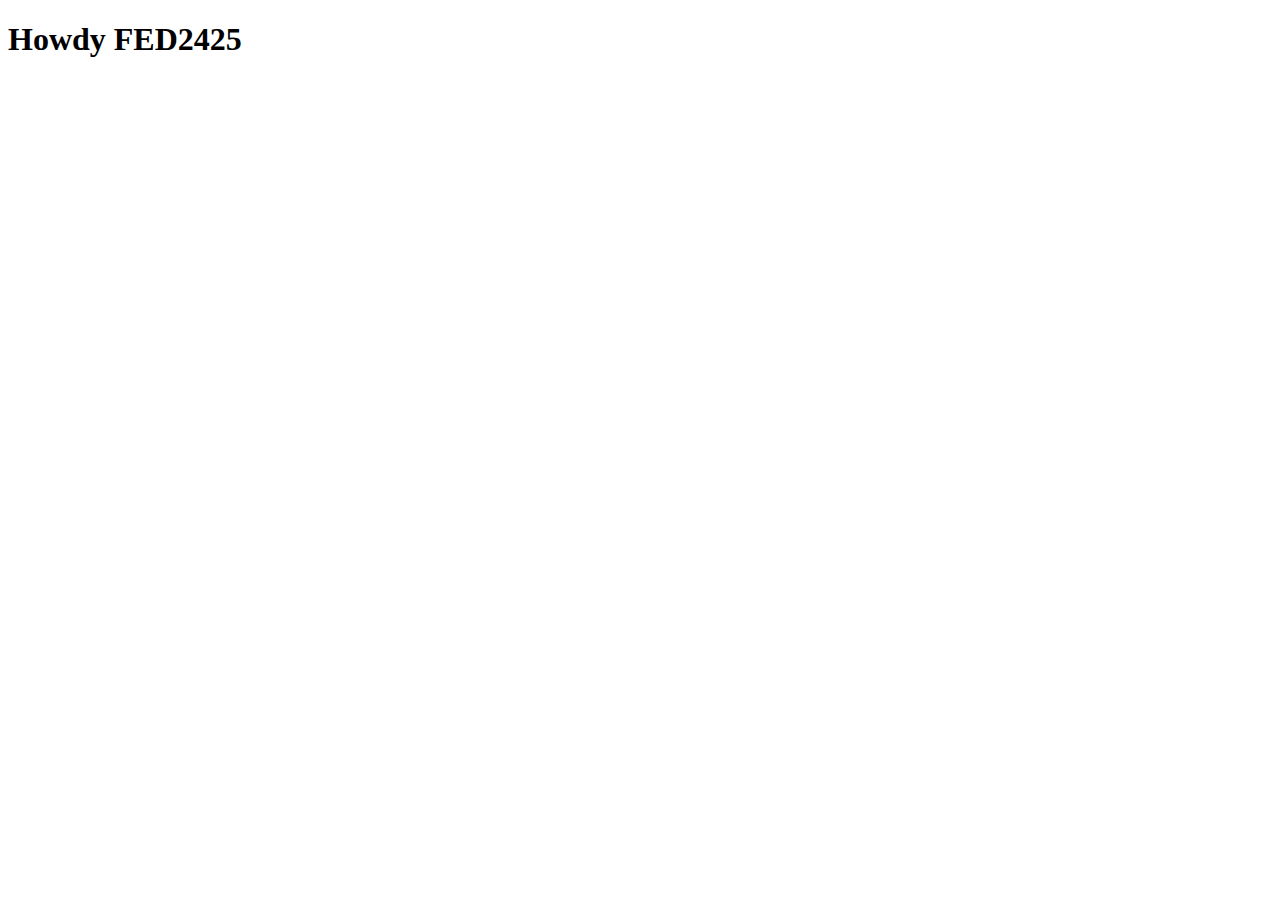
==== index.html @ d30838c6 "Add files via upload" ====
<!DOCTYPE html>
<html lang="nl">
	
<head>
	<meta charset="UTF-8">
	<meta name="author" content="jouw naam">
	<meta name="viewport" content="width=device-width, initial-scale=1">
	
	<title>Howdy FED2425</title>
	
	<link href="styles/style.css" rel="stylesheet">
	<link rel="icon" type="image/svg+xml" href="images/favicon.svg">
</head>

<body>
	<h1>Howdy FED2425</h1>

	<script defer src="scripts/script.js"></script>
</body>
	
</html>
---- styles/style.css ----
/**************/
/* CSS REMEDY */
/**************/
*, *::after, *::before {
  box-sizing:border-box;  
}






/*********************/
/* CUSTOM PROPERTIES */
/*********************/
:root {
	/* startje */
	--color-text:#111;
	--color-background:#eee;
}





/****************/
/* JOUW STYLING */
/****************/

/* jouw code */
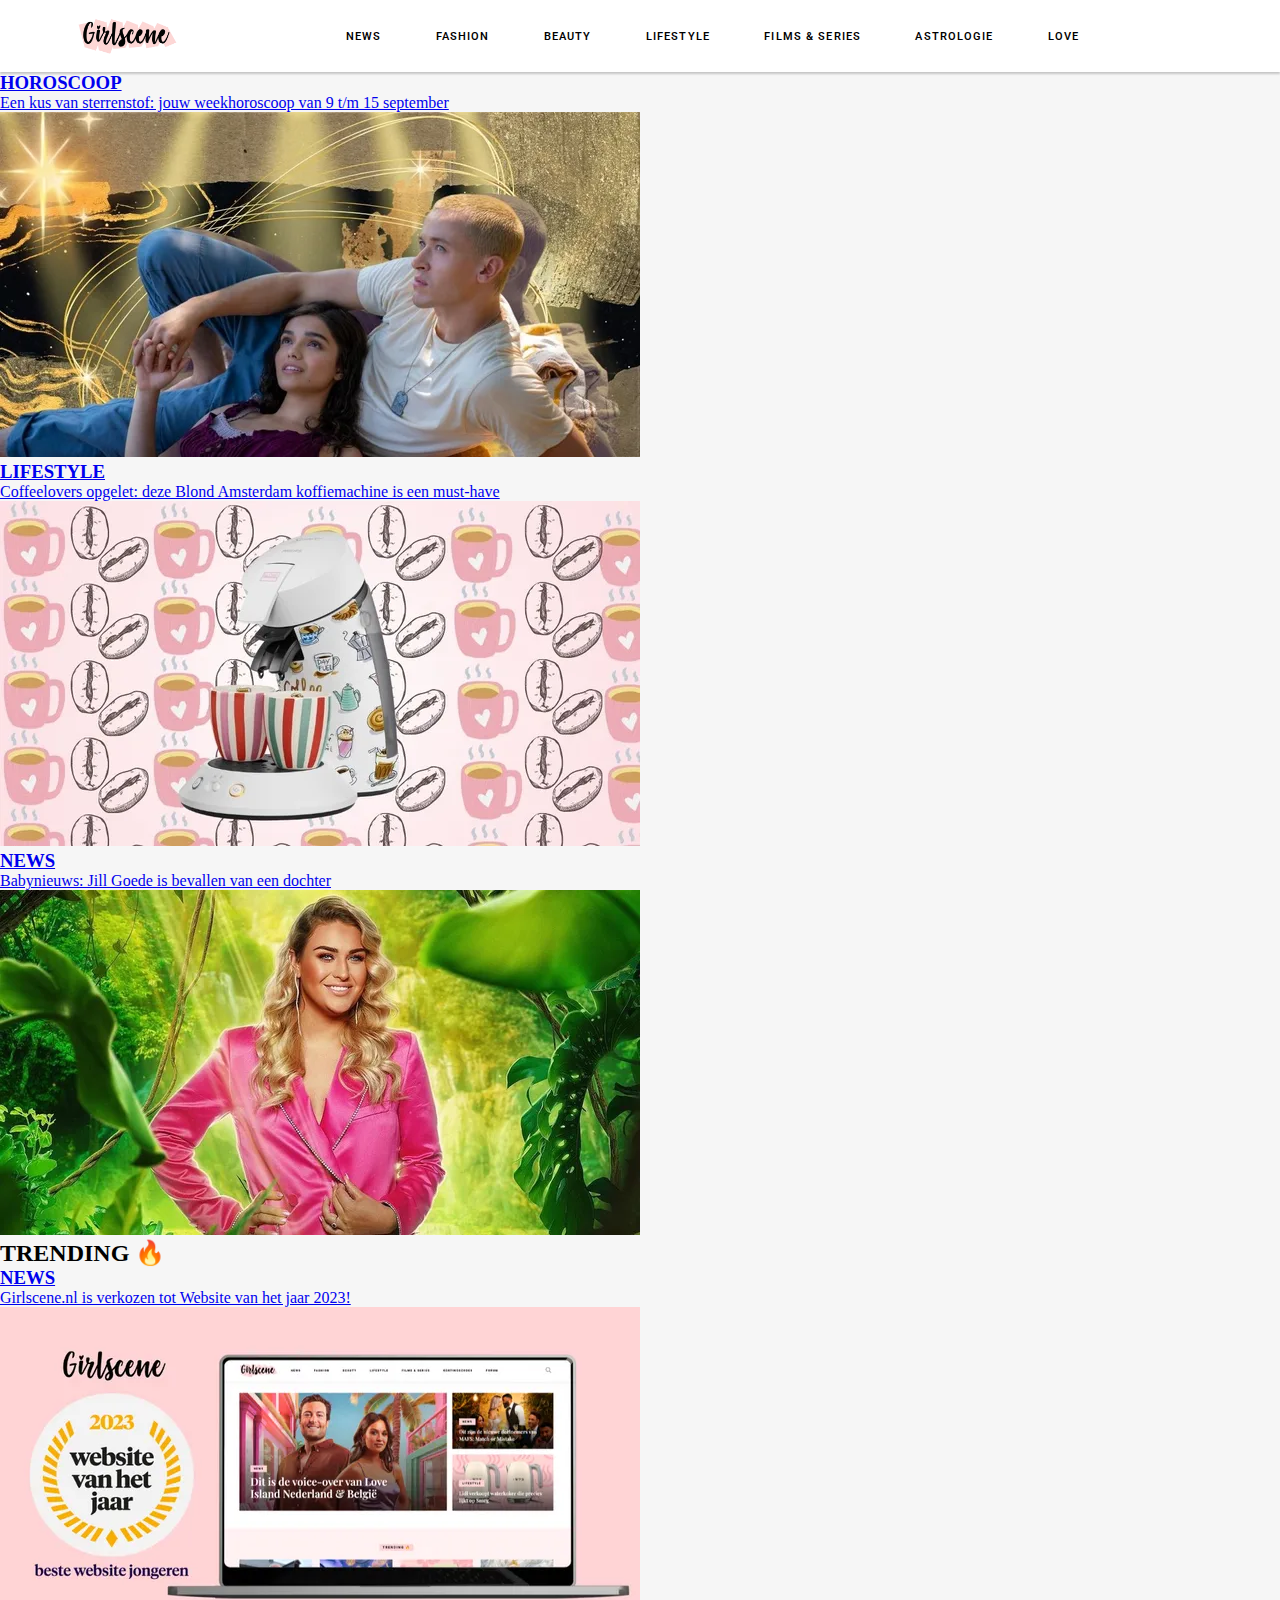
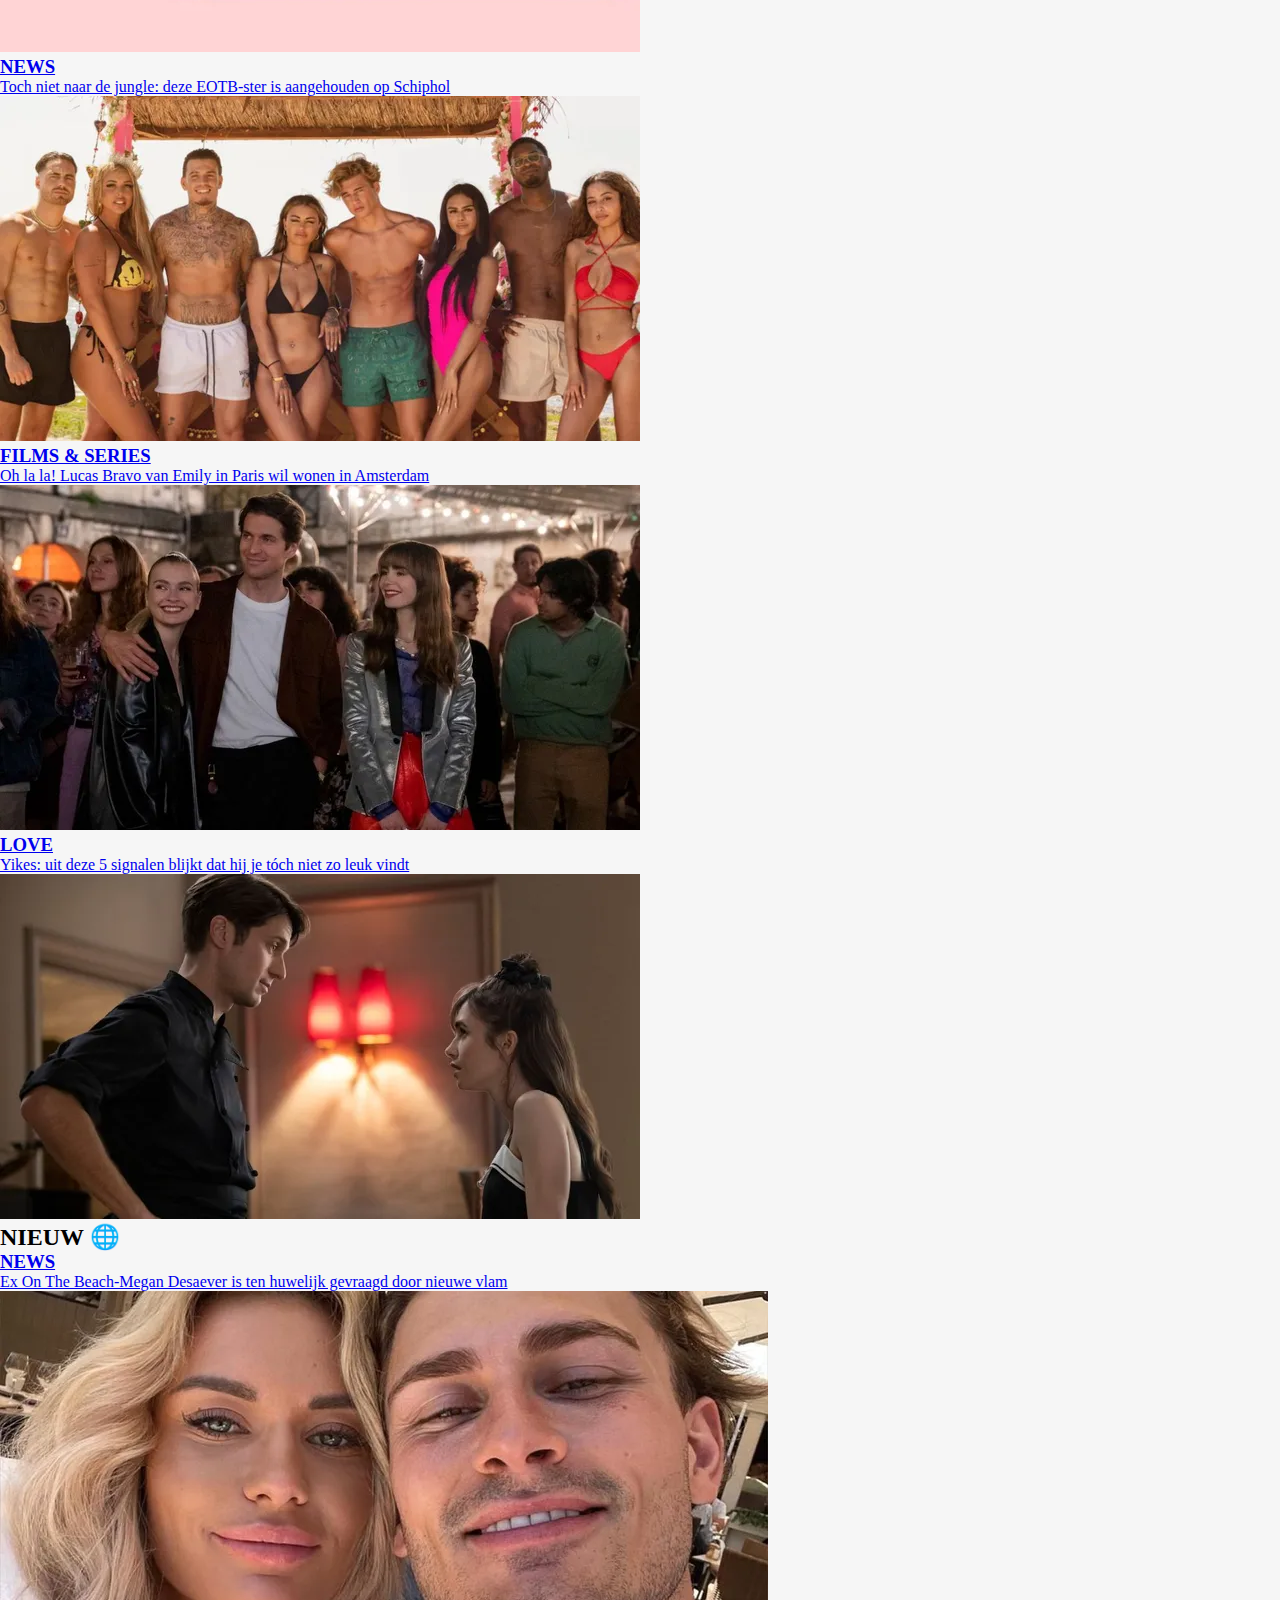
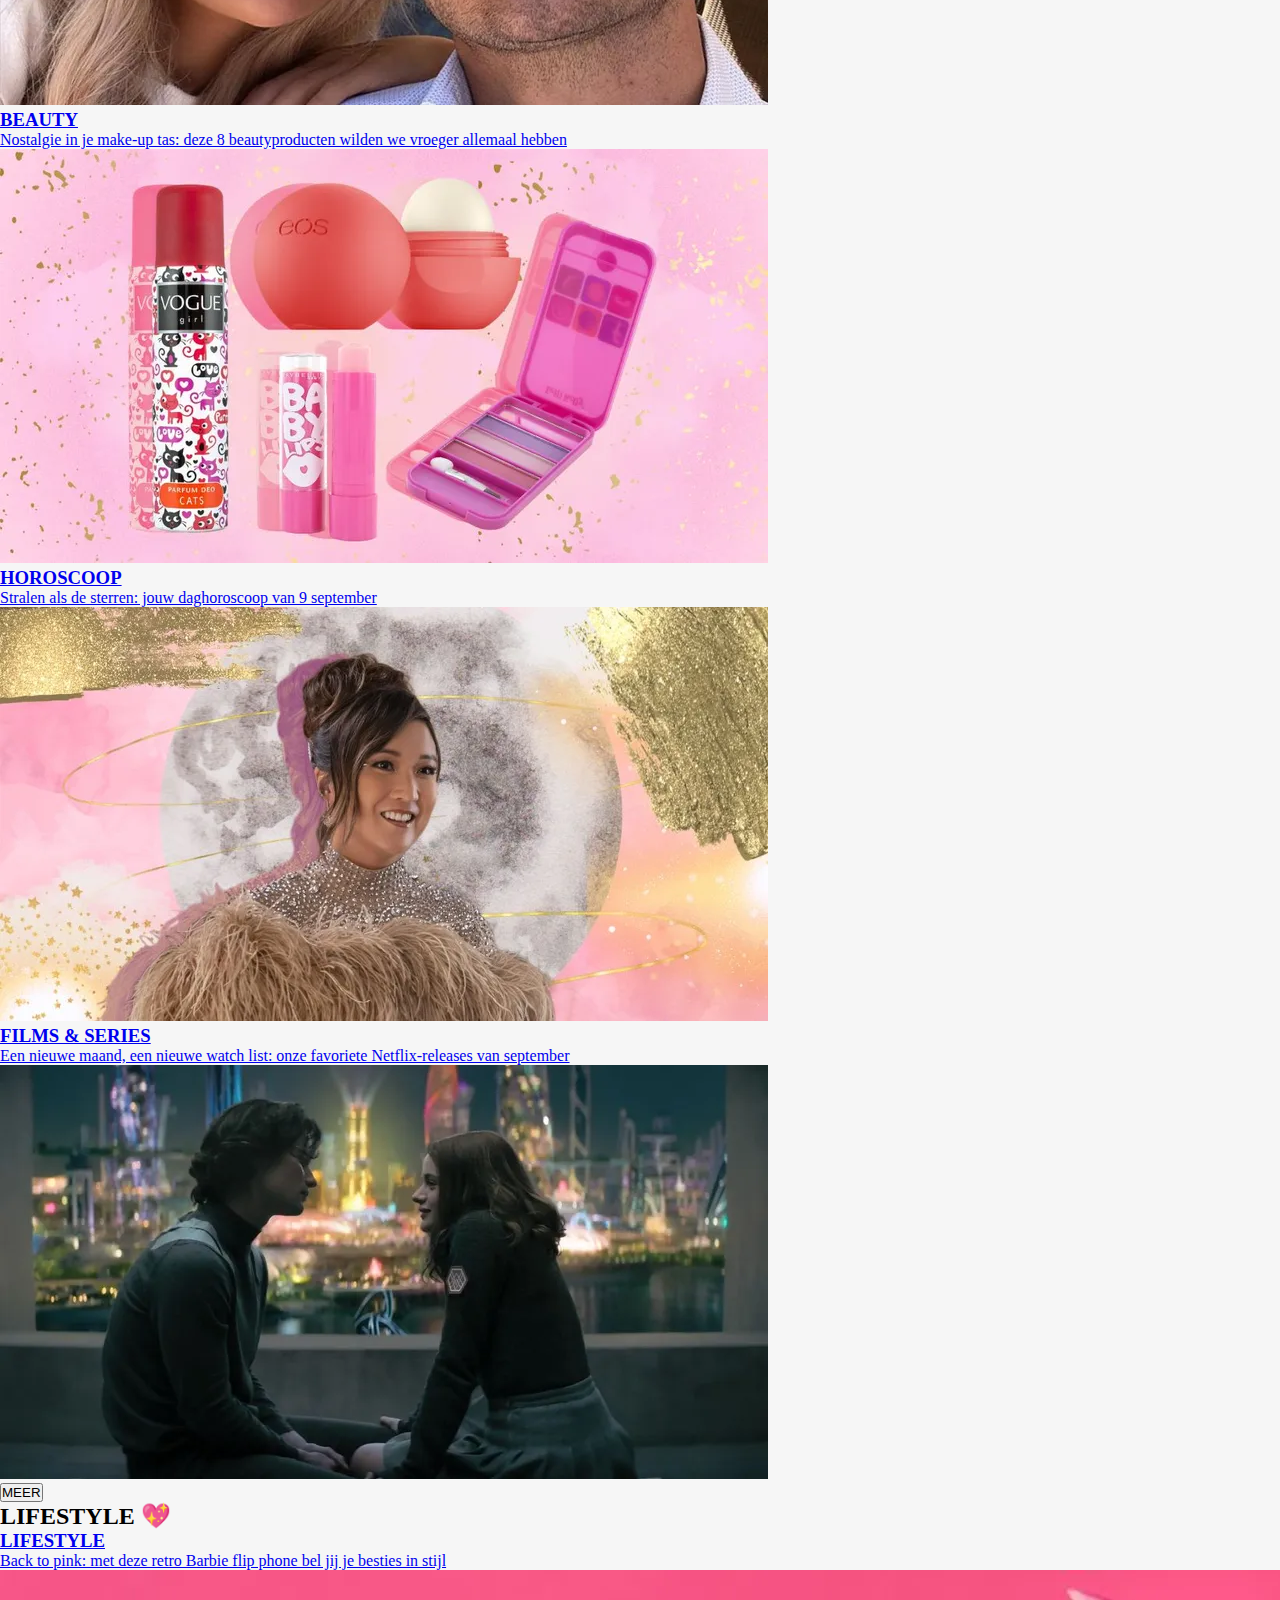
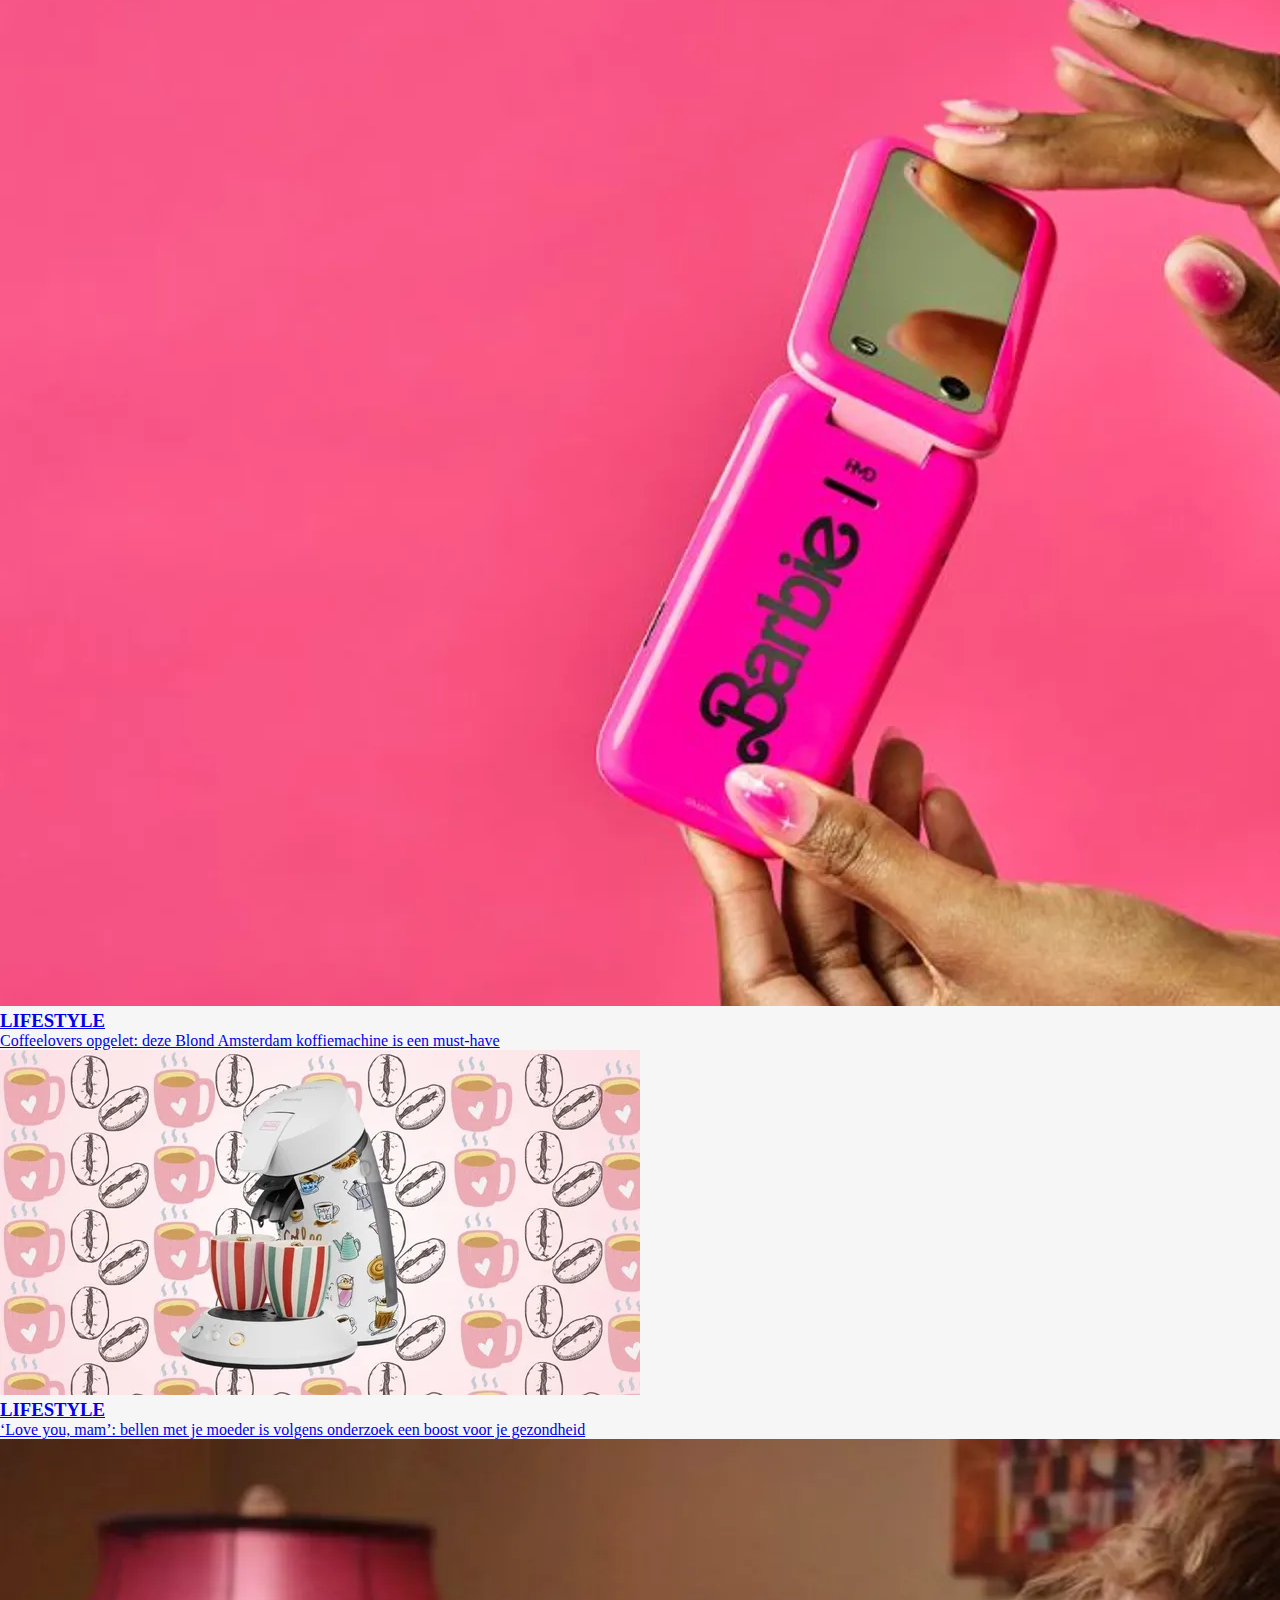
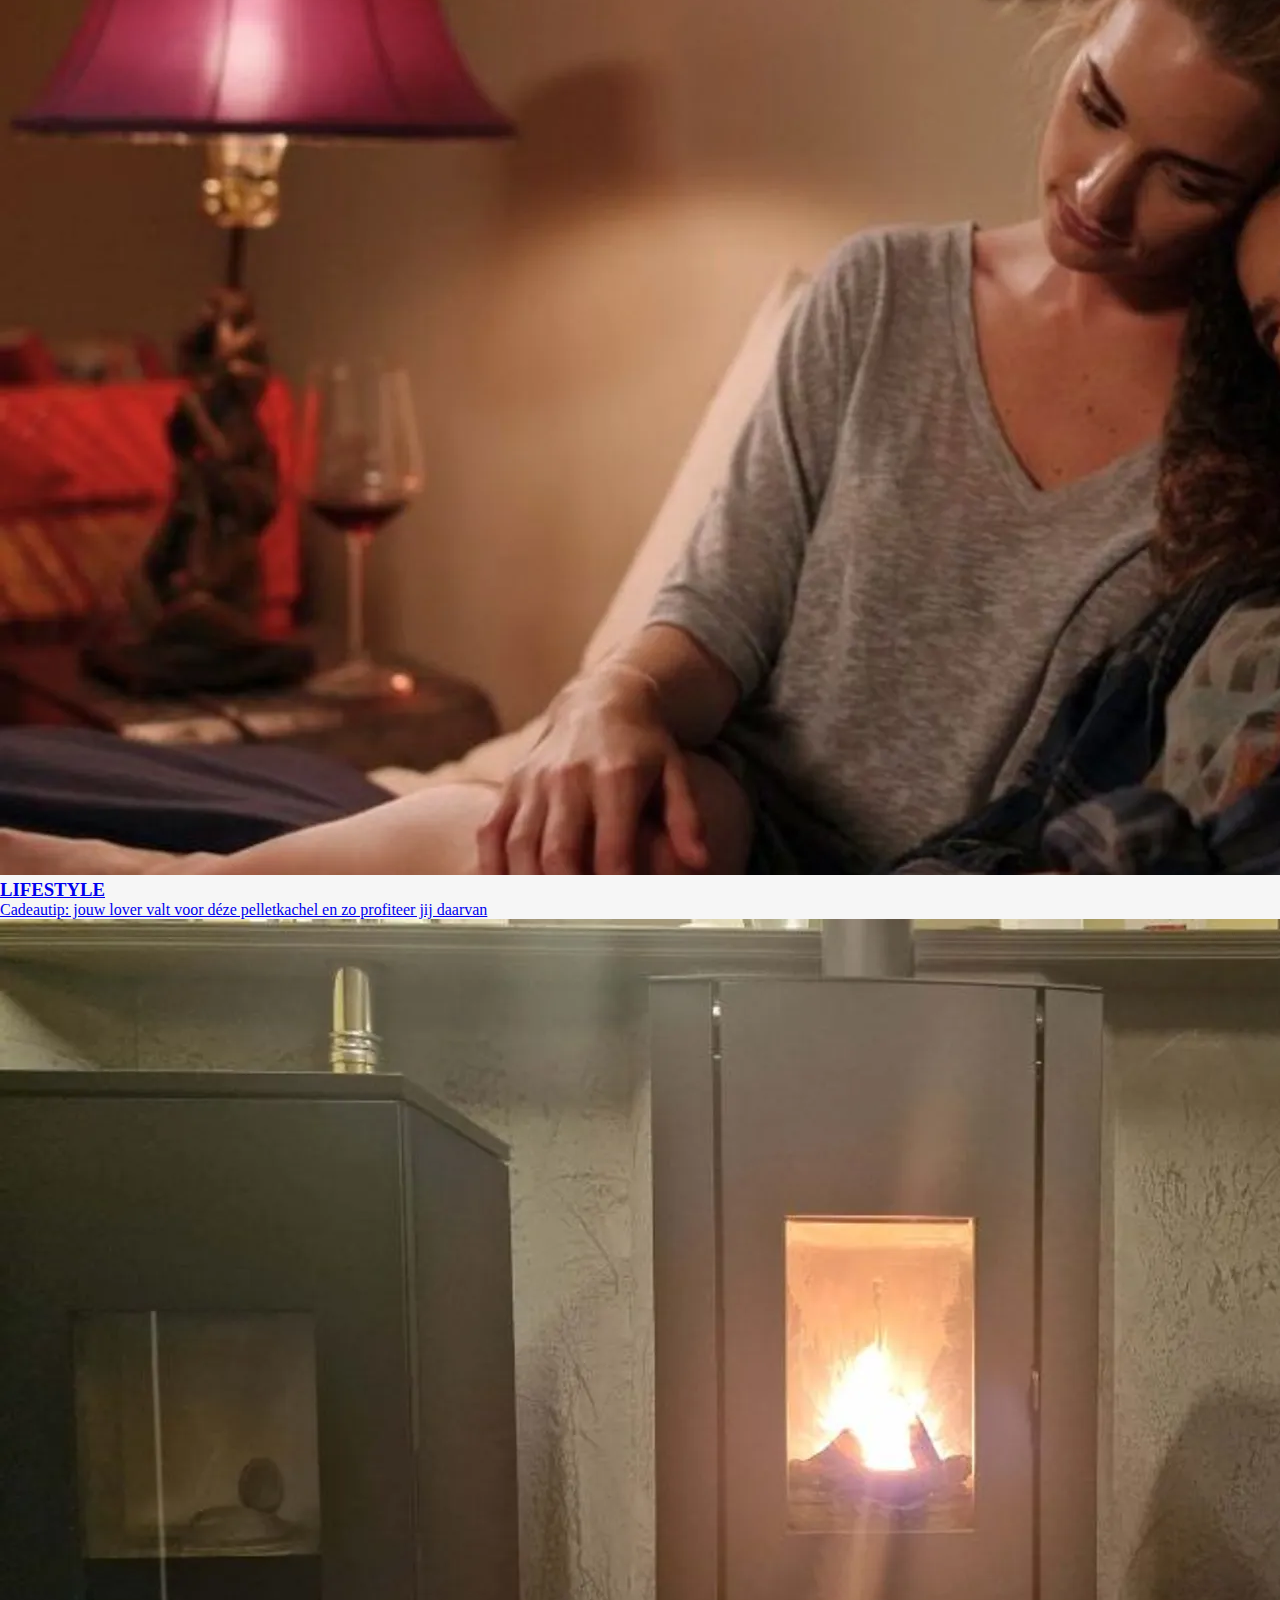
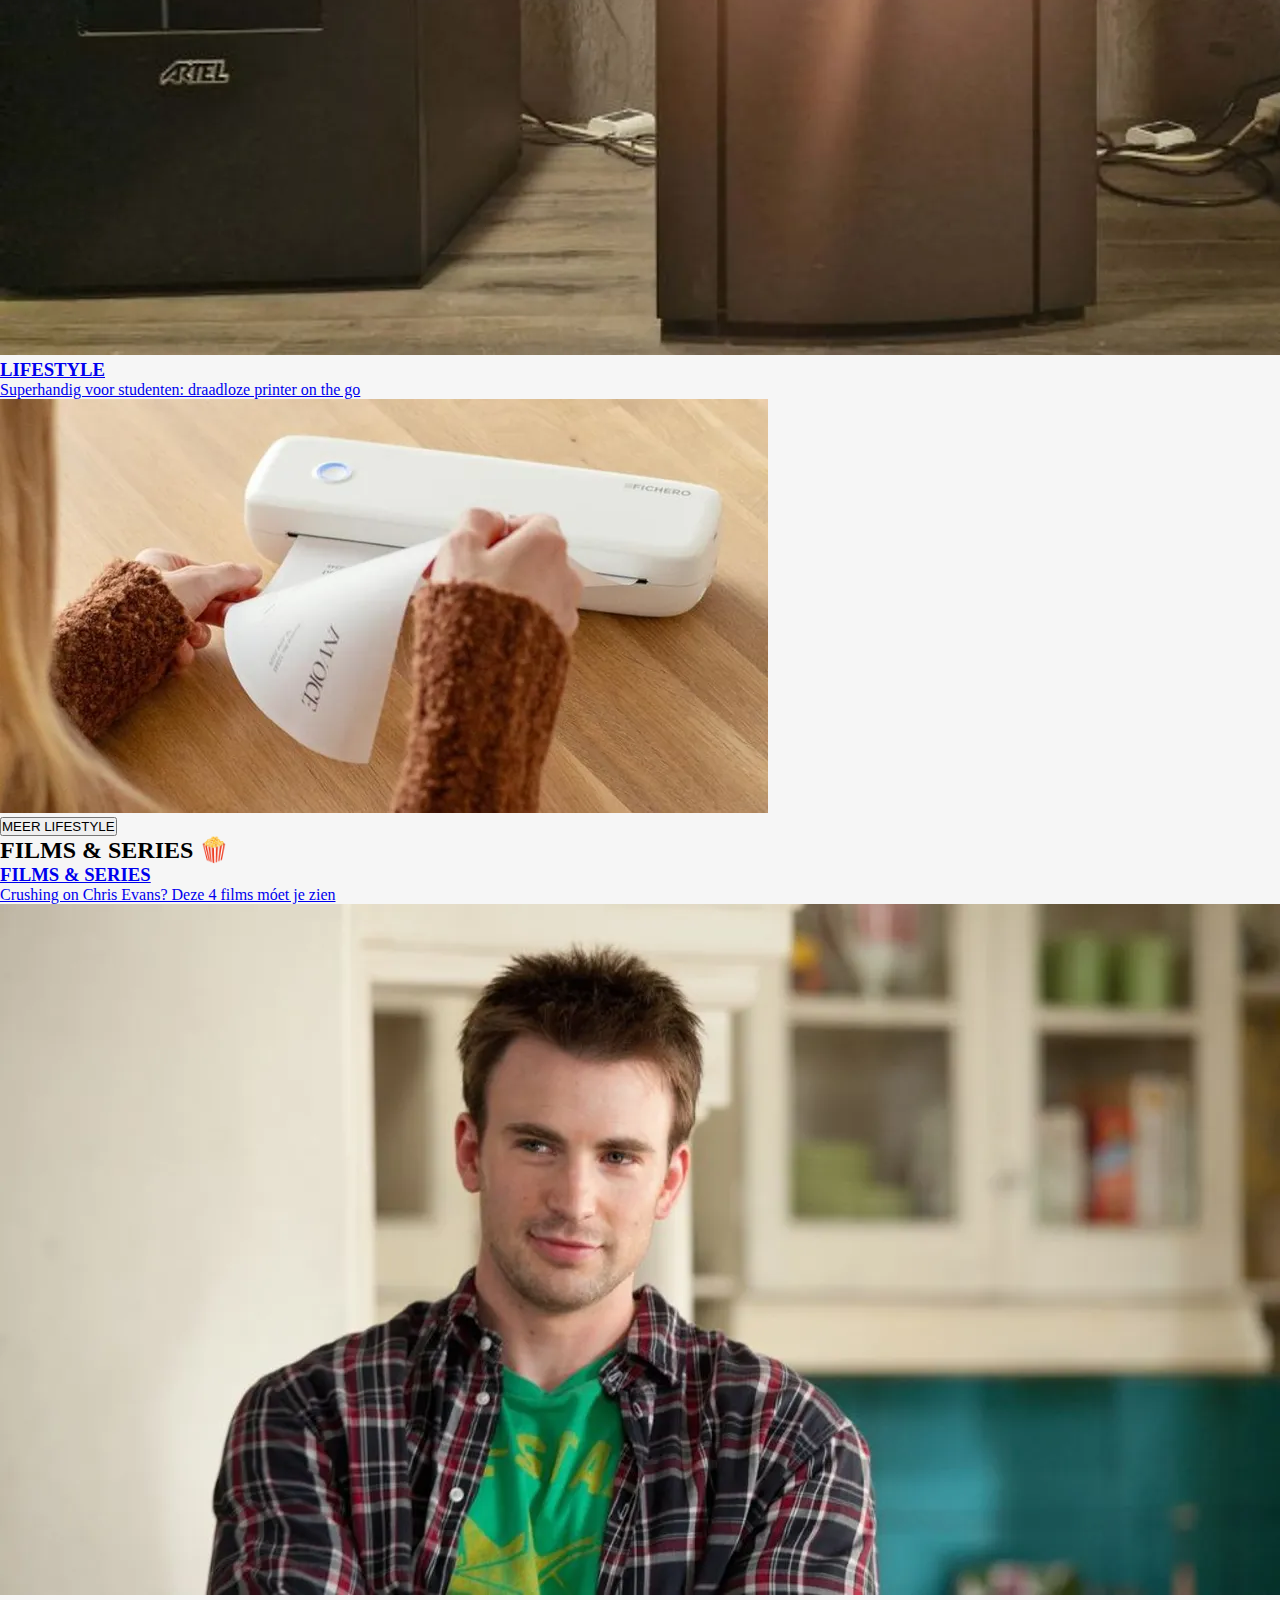
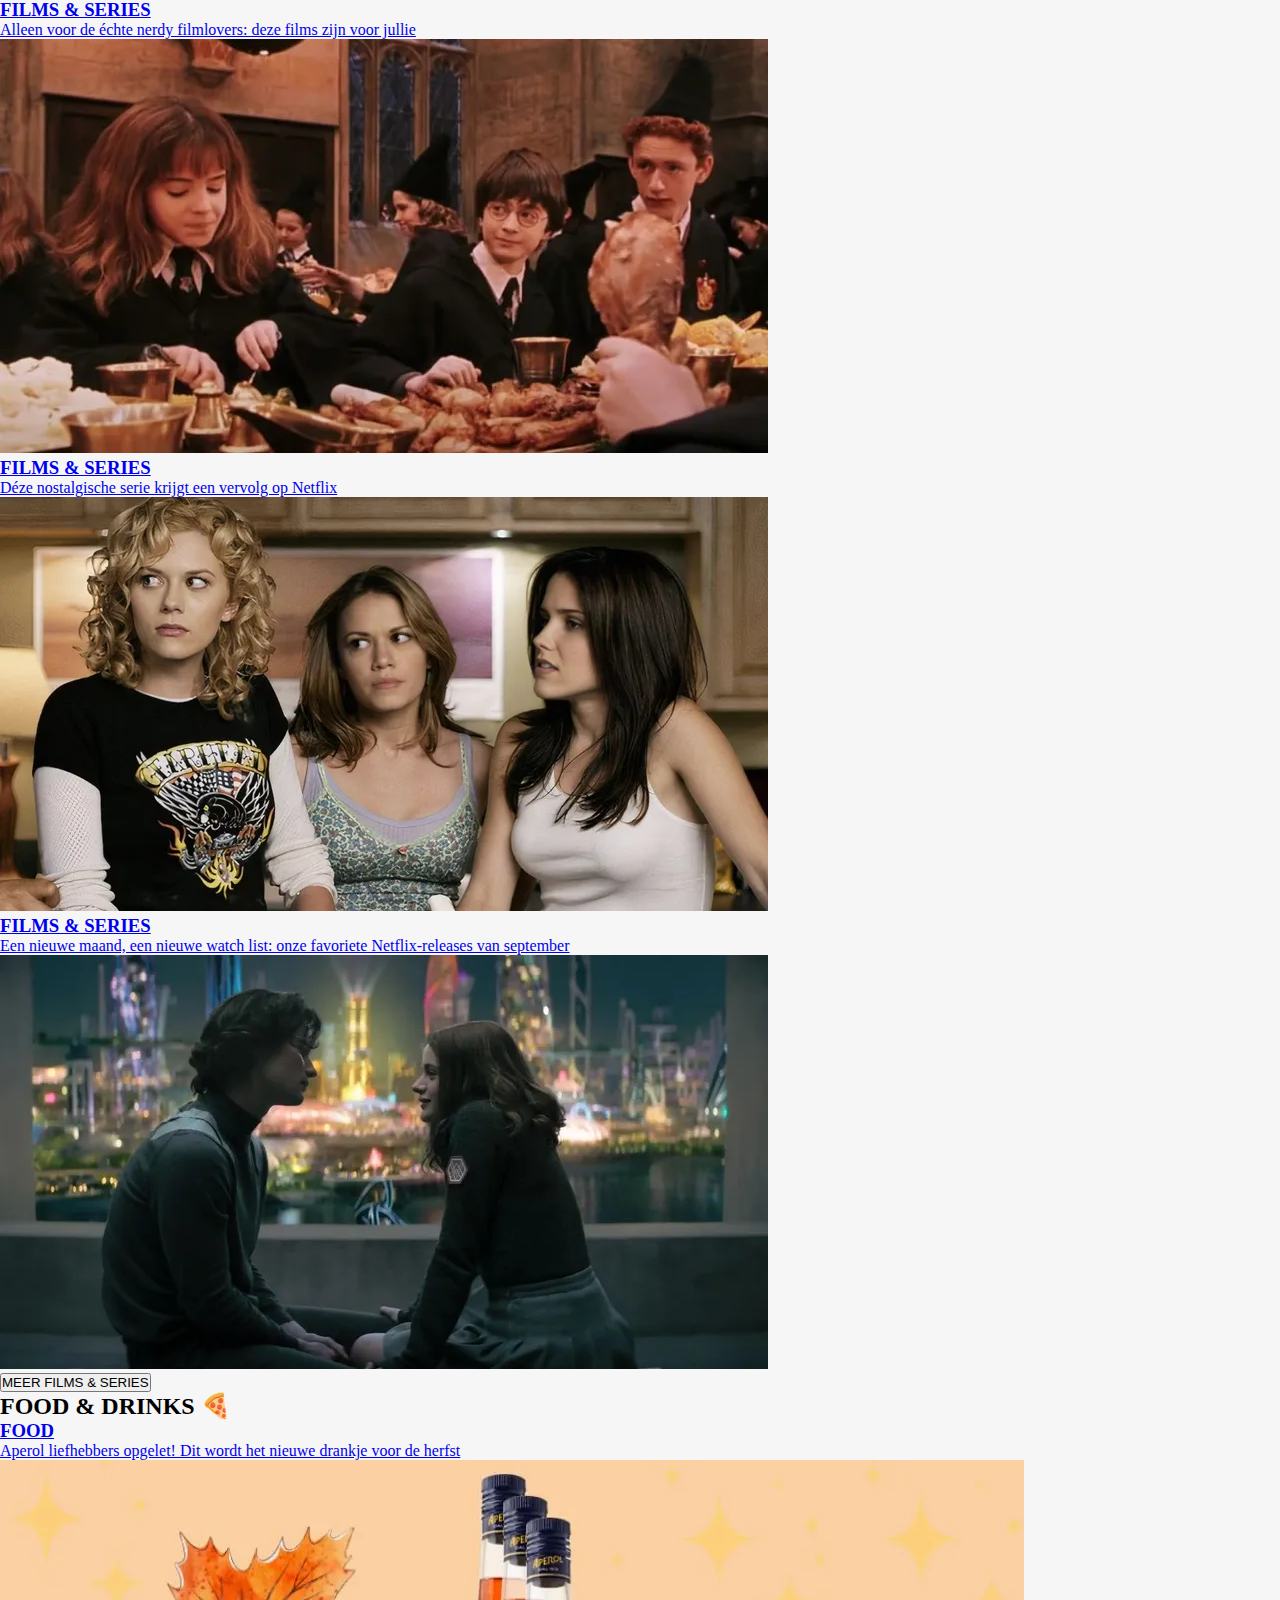
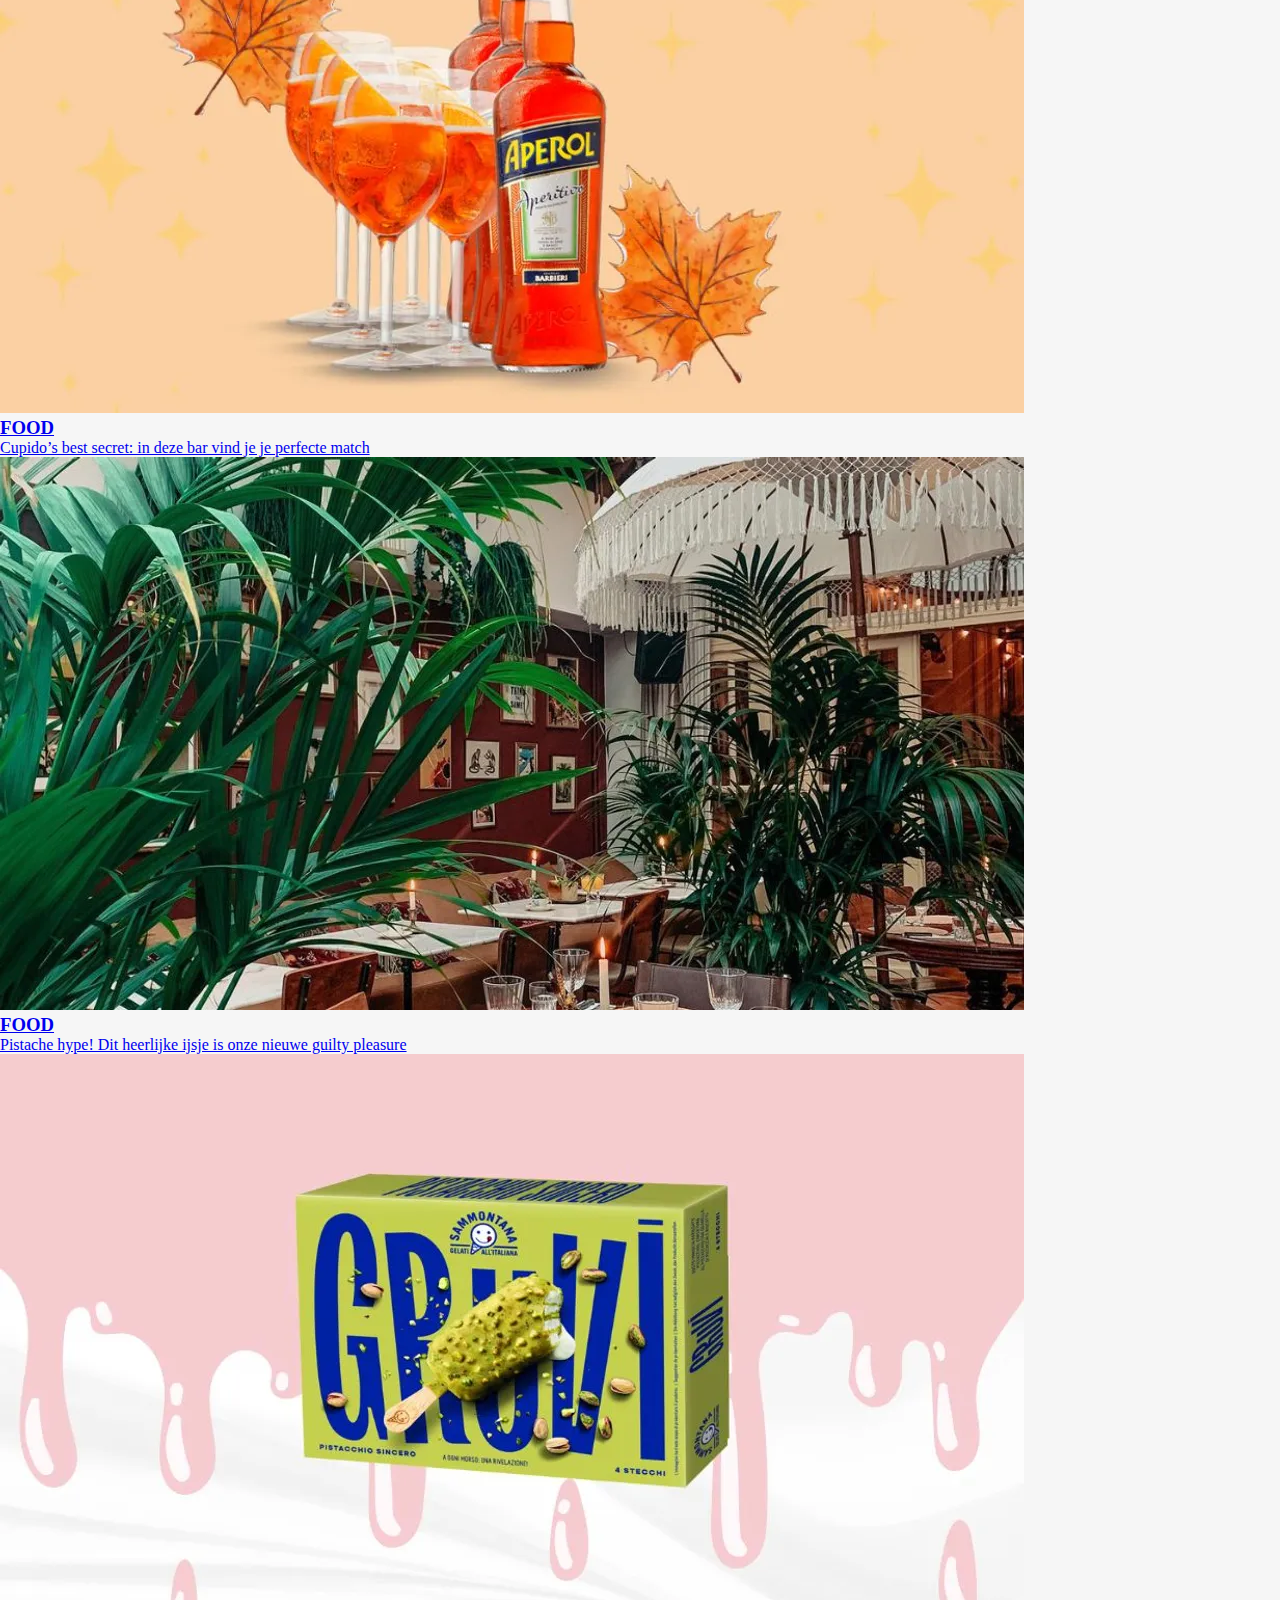
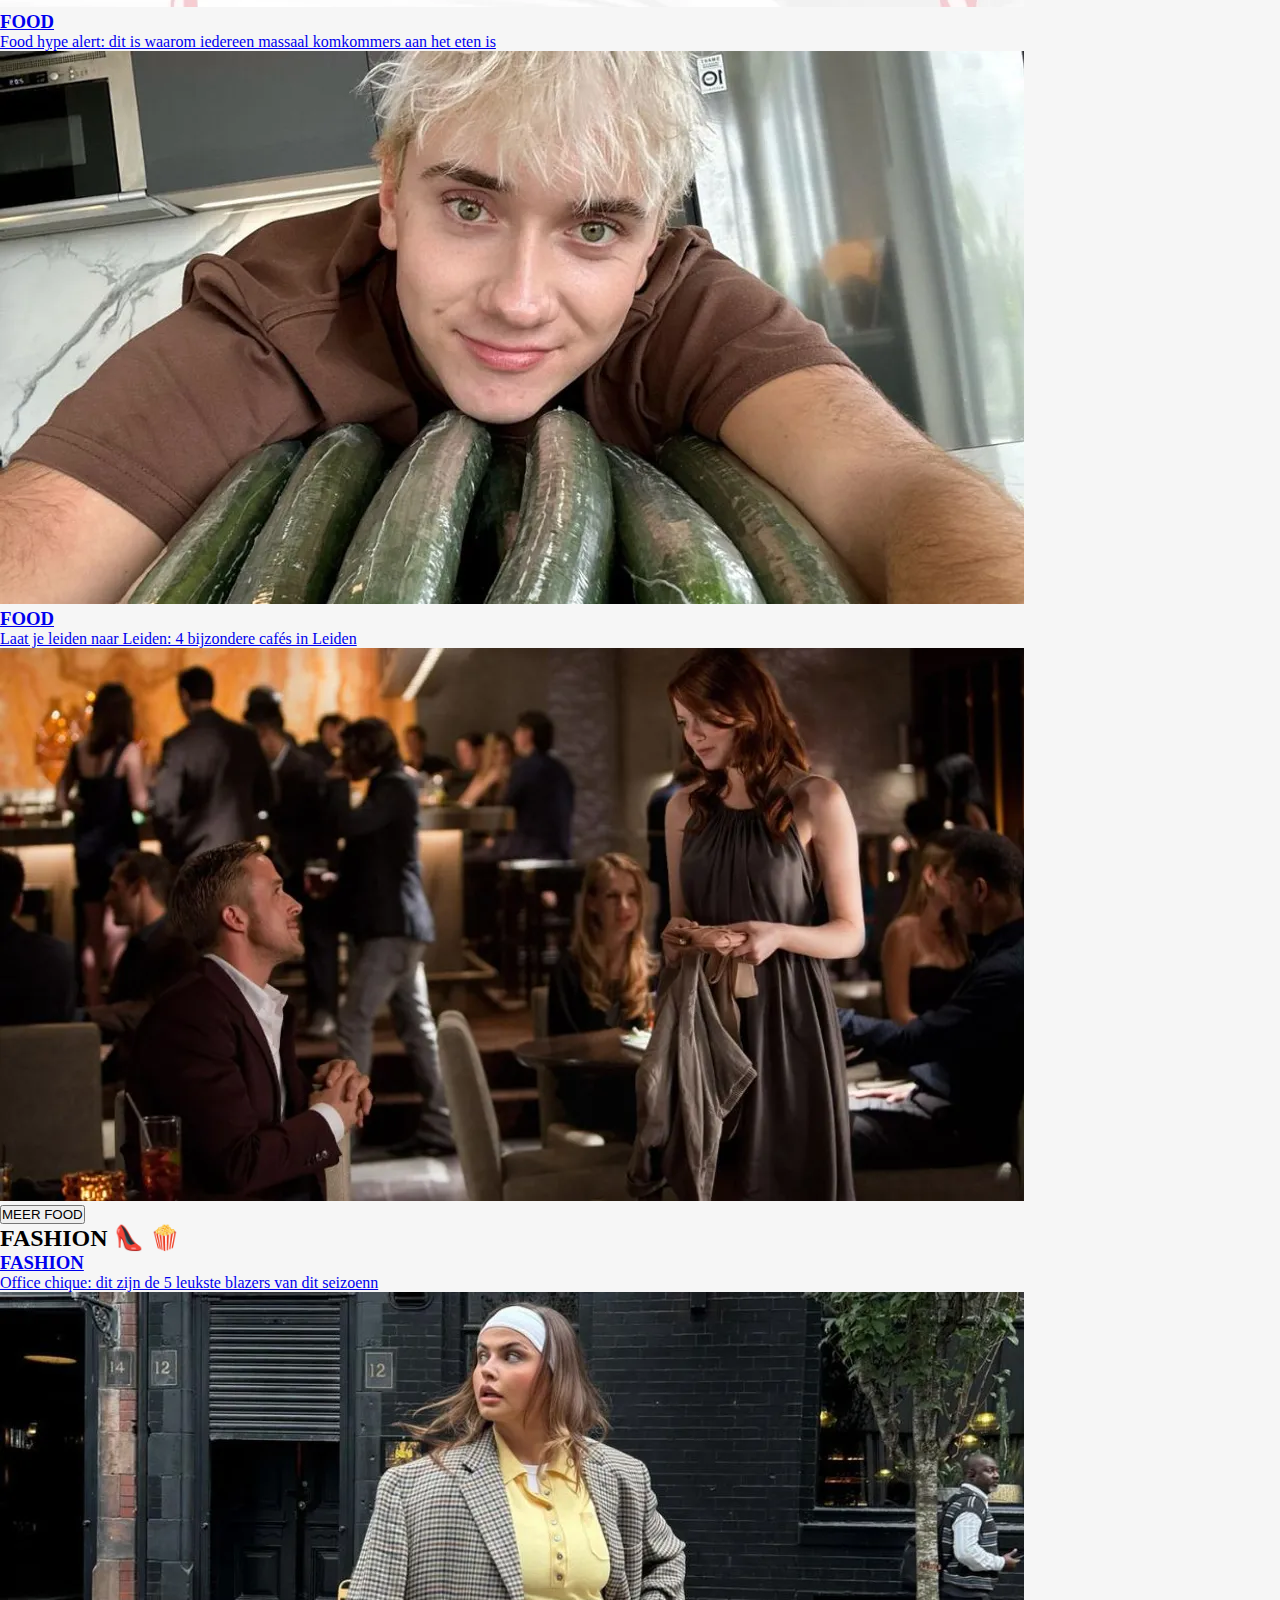
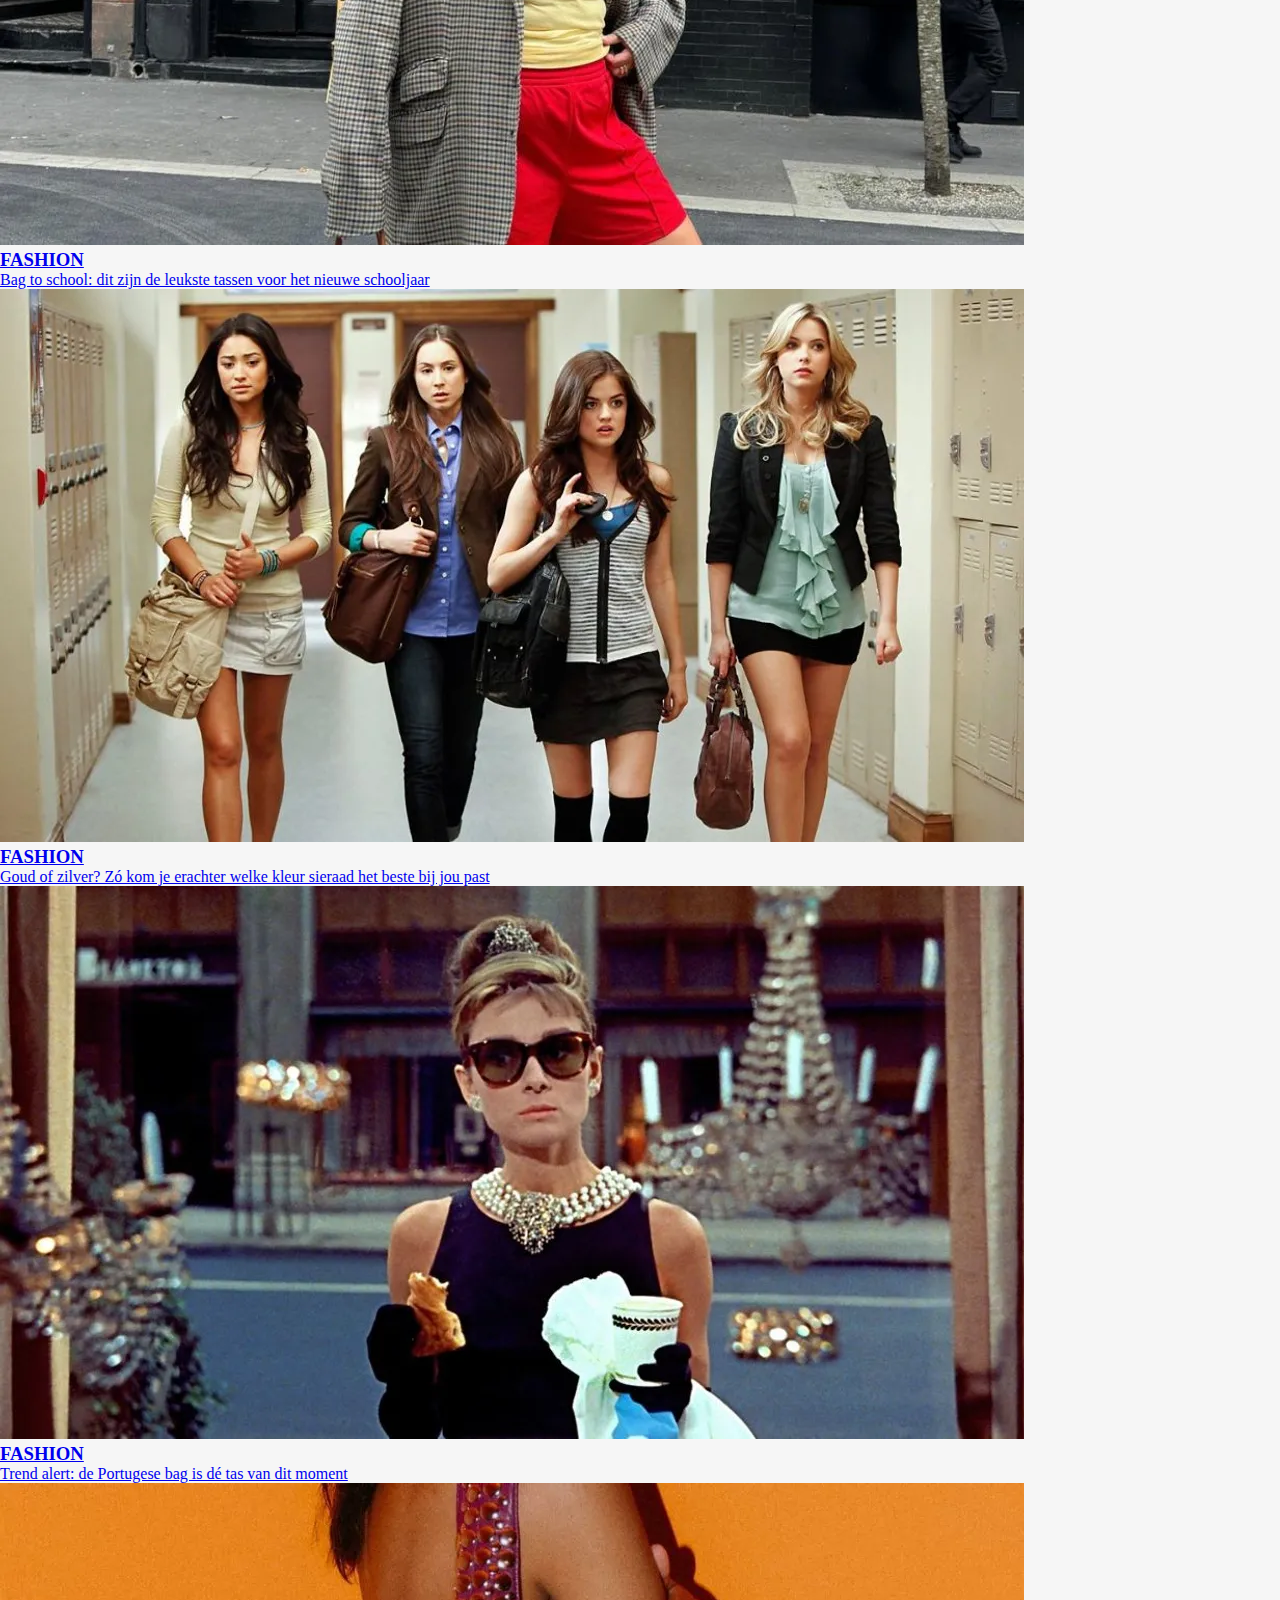
==== commit 44dd6504: "jaaa" ====
--- a/index.html
+++ b/index.html
@@ -1,21 +1,411 @@
 <!DOCTYPE html>
 <html lang="nl">
-	
 <head>
-	<meta charset="UTF-8">
-	<meta name="author" content="jouw naam">
-	<meta name="viewport" content="width=device-width, initial-scale=1">
-	
-	<title>Howdy FED2425</title>
-	
-	<link href="styles/style.css" rel="stylesheet">
-	<link rel="icon" type="image/svg+xml" href="images/favicon.svg">
+    <meta charset="UTF-8">
+    <meta name="viewport" content="width=device-width, initial-scale=1.0">
+    <meta http-equiv="X-UA-Compatible" content="ie=edge">
+    <title>Girlscene</title>
+
+    <link rel="preconnect" href="https://fonts.googleapis.com">
+    <link rel="preconnect" href="https://fonts.gstatic.com" crossorigin>
+    <link href="https://fonts.googleapis.com/css2?family=Roboto:ital,wght@0,100;0,300;0,400;0,500;0,700;0,900;1,100;1,300;1,400;1,500;1,700;1,900&display=swap" rel="stylesheet">
+    
+    <link rel="stylesheet" href="styles/style.css">
+    <link rel="stylesheet" href="main.css">
 </head>
-
 <body>
-	<h1>Howdy FED2425</h1>
-
+    <header>
+        <nav>
+           
+            <img src="fotos/logo.png" alt="Logo Girlscene"> 
+            <ul>
+                <li><a href="#news">NEWS</a></li>
+                <li><a href="#fashion">FASHION</a></li>
+                <li><a href="#beauty">BEAUTY</a></li>
+                <li><a href="#lifestyle">LIFESTYLE</a></li>
+                <li><a href="#films-series">FILMS & SERIES</a></li>
+                <li><a href="#astrology">ASTROLOGIE</a></li>
+                <li><a href="#love">LOVE</a></li>
+            </ul>
+			<button aria-hidden="true" id="menu-toggle"><img src="fotos/streep.png" alt="Menu toggle" /></button>
+        </nav>
+    </header>
+   
+    <main>
+        
+        <section>
+            <ul>
+                <li>
+                    <article>
+                        <a href="#">
+                            <h3>HOROSCOOP</h3>
+                            <p>Een kus van sterrenstof: jouw weekhoroscoop van 9 t/m 15 september</p>
+                            <img src="fotos/hungergames.webp" alt="Romantisch stel liggend in bed">
+                        </a>
+                    </article>
+                </li>
+
+                <li>
+                    <article>
+                        <a href="#">
+                            <h3>LIFESTYLE</h3>
+                            <p>Coffeelovers opgelet: deze Blond Amsterdam koffiemachine is een must-have</p>
+                            <img src="fotos/koffiezetapparaat.webp" alt="Roze Blond Amsterdam koffiezetapparaat">
+                        </a>
+                    </article>
+                </li>
+
+                <li>
+                    <article>
+                        <a href="#">
+                            <h3>NEWS</h3>
+                            <p>Babynieuws: Jill Goede is bevallen van een dochter</p>
+                            <img src="fotos/Jill.webp" alt="Jill Goede in roze pak voor jungle-achtergrond">
+                        </a>
+                    </article>
+                </li>
+            </ul>
+        </section>
+
+       
+        <section>
+            <h2>TRENDING 🔥</h2>
+            <ul>
+                <li>
+                    <article>
+                        <a href="#">
+                            <h3>NEWS</h3>
+                            <p>Girlscene.nl is verkozen tot Website van het jaar 2023!</p>
+                            <img src="fotos/girlscene.webp" alt="Screenshot van Girlscene website">
+                        </a>
+                    </article>
+                </li>
+
+                <li>
+                    <article>
+                        <a href="#">
+                            <h3>NEWS</h3>
+                            <p>Toch niet naar de jungle: deze EOTB-ster is aangehouden op Schiphol</p>
+                            <img src="fotos/exonthebeach.webp" alt="Cast van Ex on the Beach">
+                        </a>
+                    </article>
+                </li>
+
+                <li>
+                    <article>
+                        <a href="#">
+                            <h3>FILMS & SERIES</h3>
+                            <p>Oh la la! Lucas Bravo van Emily in Paris wil wonen in Amsterdam</p>
+                            <img src="fotos/vrienden.webp" alt="Groep vrienden op een feestje">
+                        </a>
+                    </article>
+                </li>
+
+                <li>
+                    <article>
+                        <a href="#">
+                            <h3>LOVE</h3>
+                            <p>Yikes: uit deze 5 signalen blijkt dat hij je tóch niet zo leuk vindt</p>
+                            <img src="fotos/koppel.webp" alt="Gefrustreerd stel kijkend naar elkaar">
+                        </a>
+                    </article>
+                </li>
+            </ul>
+        </section>
+
+       
+        <section>
+            <h2>NIEUW 🌐</h2>
+            <ul>
+                <li>
+                    <article>
+                        <a href="#">
+                            <h3>NEWS</h3>
+                            <p>Ex On The Beach-Megan Desaever is ten huwelijk gevraagd door nieuwe vlam</p>
+                            <img src="fotos/een.webp" alt="Megan Desaever met haar nieuwe vlam">
+                        </a>
+                    </article>
+                </li>
+
+                <li>
+                    <article>
+                        <a href="#">
+                            <h3>BEAUTY</h3>
+                            <p>Nostalgie in je make-up tas: deze 8 beautyproducten wilden we vroeger allemaal hebben</p>
+                            <img src="fotos/twee.webp" alt="Oude beautyproducten zoals deodorant en eos lippenbalsem">
+                        </a>
+                    </article>
+                </li>
+
+                <li>
+                    <article>
+                        <a href="#">
+                            <h3>HOROSCOOP</h3>
+                            <p>Stralen als de sterren: jouw daghoroscoop van 9 september</p>
+                            <img src="fotos/drie.webp" alt="Vrouw met magische effecten">
+                        </a>
+                    </article>
+                </li>
+        
+                <li> 
+                    <article>
+                        <a href="#">
+                            <h3>FILMS & SERIES</h3>
+                            <p>Een nieuwe maand, een nieuwe watch list: onze favoriete Netflix-releases van september</p>
+                            <img src="fotos/twaalf.webp" alt="Koppel kijkt verliefd naar elkaar met skyline op de achtergrond">
+                        </a>
+                    </article>
+                </li>
+            </ul>
+
+            <button>MEER</button>
+        </section>
+
+     
+        <section>
+            <h2>LIFESTYLE 💖</h2>
+            <ul>
+                <li>
+                    <article>
+                        <a href="#">
+                            <h3>LIFESTYLE</h3>
+                            <p>Back to pink: met deze retro Barbie flip phone bel jij je besties in stijl</p>
+                            <img src="fotos/dertien.webp" alt="Retro Barbie flip phone">
+                        </a>
+                    </article>
+                </li>
+
+                <li>
+                    <article>
+                        <a href="#">
+                            <h3>LIFESTYLE</h3>
+                            <p>Coffeelovers opgelet: deze Blond Amsterdam koffiemachine is een must-have</p>
+                            <img src="fotos/koffiezetapparaat.webp" alt="Blond Amsterdam koffiemachine">
+                        </a>
+                    </article>
+                </li>
+
+                <li>
+                    <article>
+                        <a href="#">
+                            <h3>LIFESTYLE</h3>
+                            <p>‘Love you, mam’: bellen met je moeder is volgens onderzoek een boost voor je gezondheid</p>
+                            <img src="fotos/vijftien.webp" alt="Vrouw aan de telefoon met bijzondere effecten">
+                        </a>
+                    </article>
+                </li>
+
+                <li>
+                    <article>
+                        <a href="#">
+                            <h3>LIFESTYLE</h3>
+                            <p>Cadeautip: jouw lover valt voor déze pelletkachel en zo profiteer jij daarvan</p>
+                            <img src="fotos/veertien.webp" alt="Pelletkachel met romantische sfeer">
+                        </a>
+                    </article>
+                </li>
+
+                <li>
+                    <article>
+                        <a href="#">
+                            <h3>LIFESTYLE</h3>
+                            <p>Superhandig voor studenten: draadloze printer on the go</p>
+                            <img src="fotos/zestien.webp" alt="Draadloze printer voor onderweg">
+                        </a>
+                    </article>
+                </li>
+            </ul>
+            <button>MEER LIFESTYLE</button>
+        </section>
+
+        <section>
+            <h2>FILMS & SERIES 🍿</h2>
+            <ul>
+                <li>
+                    <article>
+                        <a href="#">
+                            <h3>FILMS & SERIES</h3>
+                            <p>Crushing on Chris Evans? Deze 4 films móet je zien</p>
+                            <img src="fotos/zeventien.webp" alt="Foto van chris evans">
+                        </a>
+                    </article>
+                </li>
+
+                <li>
+                    <article>
+                        <a href="#">
+                            <h3>FILMS & SERIES</h3>
+                            <p>Alleen voor de échte nerdy filmlovers: deze films zijn voor jullie</p>
+                            <img src="fotos/zes.webp" alt="Foto van 3 vrienden aan tafel">
+                        </a>
+                    </article>
+                </li>
+
+                <li>
+                    <article>
+                        <a href="#">
+                            <h3>FILMS & SERIES</h3>
+                            <p>Déze nostalgische serie krijgt een vervolg op Netflix</p>
+                            <img src="fotos/negen.webp" alt="3 vrouwen met de uitstraling uit het jaar 2000">
+                        </a>
+                    </article>
+                </li>
+
+                <li>
+                    <article>
+                        <a href="#">
+                            <h3>FILMS & SERIES</h3>
+                            <p>Een nieuwe maand, een nieuwe watch list: onze favoriete Netflix-releases van september</p>
+                            <img src="fotos/twaalf.webp" alt="Een koppel die naar elkaar kijkt met een skyline op de achtergrond">
+                        </a>
+                    </article>
+                </li>
+            </ul>
+            <button>MEER FILMS & SERIES</button>
+        </section>
+
+
+        <section>
+            <h2>FOOD & DRINKS 🍕</h2>
+            <ul>
+                <li>
+                    <article>
+                        <a href="#">
+                            <h3>FOOD</h3>
+                            <p>Aperol liefhebbers opgelet! Dit wordt het nieuwe drankje voor de herfst</p>
+                            <img src="fotos/tweetwee.webp" alt="Een foto van een fles aperol spritz">
+                        </a>
+                    </article>
+                </li>
+
+                <li>
+                    <article>
+                        <a href="#">
+                            <h3>FOOD</h3>
+                            <p>Cupido’s best secret: in deze bar vind je je perfecte match</p>
+                            <img src="fotos/tweeeen.webp" alt="foto van een bar met veel groene planten">
+                        </a>
+                    </article>
+                </li>
+
+                <li>
+                    <article>
+                        <a href="#">
+                            <h3>FOOD</h3>
+                            <p>Pistache hype! Dit heerlijke ijsje is onze nieuwe guilty pleasure</p>
+                            <img src="fotos/twintig.webp" alt="De verpakking van een groen pistache ijsje op een stokje">
+                        </a>
+                    </article>
+                </li>
+
+                <li>
+                    <article>
+                        <a href="#">
+                            <h3>FOOD</h3>
+                            <p>Food hype alert: dit is waarom iedereen massaal komkommers aan het eten is</p>
+                            <img src="fotos/achtien.webp" alt="Een foto van een blonde jongen met komkommers">
+                        </a>
+                    </article>
+                </li>
+
+                <li>
+                    <article>
+                        <a href="#">
+                            <h3>FOOD</h3>
+                            <p>Laat je leiden naar Leiden: 4 bijzondere cafés in Leiden</p>
+                            <img src="fotos/negetien.webp" alt="Een foto van een vrouw en een man in een restaurant">
+                        </a>
+                    </article>
+                </li>
+            </ul>
+            <button>MEER FOOD</button>
+        </section>
+
+        <section>
+            <h2>FASHION 👠 🍿</h2>
+            <ul>
+                <li>
+                    <article>
+                        <a href="#">
+                            <h3>FASHION</h3>
+                            <p>Office chique: dit zijn de 5 leukste blazers van dit seizoenn</p>
+                            <img src="fotos/tweezes.webp" alt="Vrouw met een blazer aan op straat">
+                        </a>
+                    </article>
+                </li>
+
+                <li>
+                    <article>
+                        <a href="#">
+                            <h3>FASHION</h3>
+                            <p>Bag to school: dit zijn de leukste tassen voor het nieuwe schooljaar</p>
+                            <img src="fotos/tweevijf.webp" alt="4 vrouwen die door een school-gang lopen">
+                        </a>
+                    </article>
+                </li>
+
+                <li>
+                    <article>
+                        <a href="#">
+                            <h3>FASHION</h3>
+                            <p>Goud of zilver? Zó kom je erachter welke kleur sieraad het beste bij jou past</p>
+                            <img src="fotos/tweevier.webp" alt="Vrouwmet een zonnebril op en een nette jurk, ze draagt veel sieraden.">
+                        </a>
+                    </article>
+                </li>
+
+                <li>
+                    <article>
+                        <a href="#">
+                            <h3>FASHION</h3>
+                            <p>Trend alert: de Portugese bag is dé tas van dit moment</p>
+                            <img src="fotos/tweedrie.webp" alt="Een roze glitter tas ">
+                        </a>
+                    </article>
+                </li>
+            </ul>
+            <button>MEER FASHION</button>
+        </section>
+    </main>
+
+    <footer>
+        <img src="fotos/logo.png" alt="Het logo van girlscene ">
+        <ul>
+            <li><a href="#">Lifestyle</a></li>
+            <li><a href="#">Populair</a></li>
+            <li><a href="#">Overige</a></li>
+            <li><a href="#">Informatie</a></li>
+        </ul>
+        
+            <a href="https://www.facebook.com" target="_blank">
+                <img src="fotos/facebook.png" alt="Facebook">
+            </a>
+            <a href="https://www.twitter.com" target="_blank">
+                <img src="fotos/twitter.png" alt="Twitter">
+            </a>
+            <a href="https://www.instagram.com" target="_blank">
+                <img src="fotos/instagram.png" alt="Instagram">
+            </a>
+            <a href="https://www.pinterest.com" target="_blank">
+                <img src="fotos/pinterest.png" alt="Pinterest">
+            </a>
+            <a href="https://www.youtube.com" target="_blank">
+                <img src="fotos/youtube.png" alt="YouTube">
+            </a>
+            <a href="mailto:info@example.com">
+                <img src="fotos/mail.png" alt="Email">
+            </a>
+        
+        
+        <img src="fotos/label.jpeg" alt="logo van HI LABEL">
+        <p>© 2023 Hi Label - Alle rechten voorbehouden. Reproductie van website en/of content zonder toestemming is niet toegestaan.</p>
+    </footer>
 	<script defer src="scripts/script.js"></script>
 </body>
+</html>
+
+
+	
+
 	
 </html>
--- a/styles/style.css
+++ b/styles/style.css
@@ -1,31 +1,143 @@
-/**************/
-/* CSS REMEDY */
-/**************/
-*, *::after, *::before {
-  box-sizing:border-box;  
+:root {
+    --letterkleur: #000; /* Letterkleur */
+    --h2kleur: #efbebe; /* Kleur voor borders om h2 */
+    --mainachtergrondkleur: #f6f6f6; /* Achtergrondkleur */
+    --tweedeachtergrondkleur: #fed6d6; /* Tweede achtergrondkleur */
+    --wit: #fff; /* Witte kleur */
+    --grijs: #6e6d6d;
+    --zwart: #000; /* Zwart als tekstkleur */
+}
+  
+body {
+    background-color: var(--mainachtergrondkleur);
 }
 
-
-
-
-
-
-/*********************/
-/* CUSTOM PROPERTIES */
-/*********************/
-:root {
-	/* startje */
-	--color-text:#111;
-	--color-background:#eee;
+header {
+    background-color: var(--wit);
+    padding: 1em 4.5em;
+    display: flex;
+    align-items: center; /* Centreert de header items verticaal */
+    justify-content: space-between;
+    box-shadow: 0 2px 2px rgba(0, 0, 0, 0.2);
+    position: sticky;
+    top: 0;
+    z-index: 20; /* Zorgt ervoor dat de header boven andere elementen staat */
 }
 
+nav {
+    display: flex;
+    align-items: center; /* Centreert nav items verticaal in de nav */
+    justify-content: center; /* Centreert nav items horizontaal in de nav */
+    width: 100%;
+    background-color: var(--wit);
+    position: relative;
+    z-index: 15; /* Zorgt ervoor dat de nav boven andere content staat */
+}
 
+/* Reset voor marges en paddings */
+* {
+    margin: 0;
+    padding: 0;
+    box-sizing: border-box;
+}
 
+/* Stijlen voor het logo */
+nav img {
+    height: 2.5em; /* Pas de hoogte van het logo aan naar wens */
+    margin-right: 2em; /* Ruimte tussen logo en navigatie-items */
+}
 
+/* Stijlen voor de navigatie links */
+nav a {
+    color: var(--letterkleur);
+    text-decoration: none;
+    font-size: 0.7em;
+    transition: color 0.3s ease;
+    font-family: 'Roboto', sans-serif;
+    font-weight: 550;
+    letter-spacing: 0.1em;
+    display: flex;
+    align-items: center; /* Zorgt ervoor dat de linkinhoud verticaal gecentreerd is */
+    margin: 0 1em; /* Ruimte tussen navigatie-items bij desktop */
+}
 
-/****************/
-/* JOUW STYLING */
-/****************/
+/* Hamburgerknop */
+nav button {
+    position: absolute;
+    top: 0.5em; /* Verhoog deze waarde om de knop verder naar boven te verplaatsen */
+    right: 1em;
+    background: none;
+    border: none;
+    cursor: pointer;
+    font-size: 2em;
+    display: block;
+    z-index: 30; /* Zorgt dat de knop boven het menu en de nav staat */
+}
 
-/* jouw code */
+/* Hamburgerknop afbeelding */
+nav button img {
+    width: 1em; /* Breedte van de hamburgerknop */
+    height: auto;
+}
 
+/* Verborgen menu standaard */
+nav ul {
+    list-style: none;
+    position: fixed;
+    top: 0;
+    left: 0;
+    width: 100%;
+    height: 100vh;
+    background-color: var(--wit);
+    display: flex;
+    flex-direction: column;
+    align-items: center;
+    justify-content: center;
+    transform: translateY(-100%); /* Menu begint boven het scherm */
+    transition: transform 0.3s ease-in-out;
+    z-index: 10; /* Zorgt ervoor dat het menu onder de nav en hamburgerknop staat */
+}
+
+/* Menu-items */
+nav ul li {
+    margin: 1.5em 0; /* Ruimte tussen de menu-items */
+}
+
+/* Menu-item links */
+nav ul li a {
+    text-decoration: none;
+    color: var(--zwart); /* Pas deze kleur aan naar je gewenste tekstkleur */
+}
+
+/* Wanneer het menu actief is (via class 'active') */
+nav.active ul {
+    transform: translateY(0); /* Menu slidet naar beneden */
+}
+
+/* Desktopstijl: bij grotere schermen */
+@media (min-width: 769px) {
+    /* Menu wordt statisch, horizontaal en zichtbaar */
+    nav ul {
+        position: static;
+        transform: none; /* Verwijdert de animatie */
+        height: auto;
+        flex-direction: row; /* Horizontale weergave van de menu-items */
+        justify-content: center; /* Menu-items worden gecentreerd */
+        padding: 0;
+    }
+
+    /* Verberg de hamburgerknop */
+    nav button {
+        display: none;
+    }
+
+    /* Menu-items inline bij desktop */
+    nav ul li {
+        margin: 0 1em; /* Ruimte tussen de items horizontaal */
+    }
+}
+
+/* Hover effect voor de navigatie links */
+nav a:hover {
+    color: var(--h2kleur); /* Kleur van de tekst bij hover */
+}
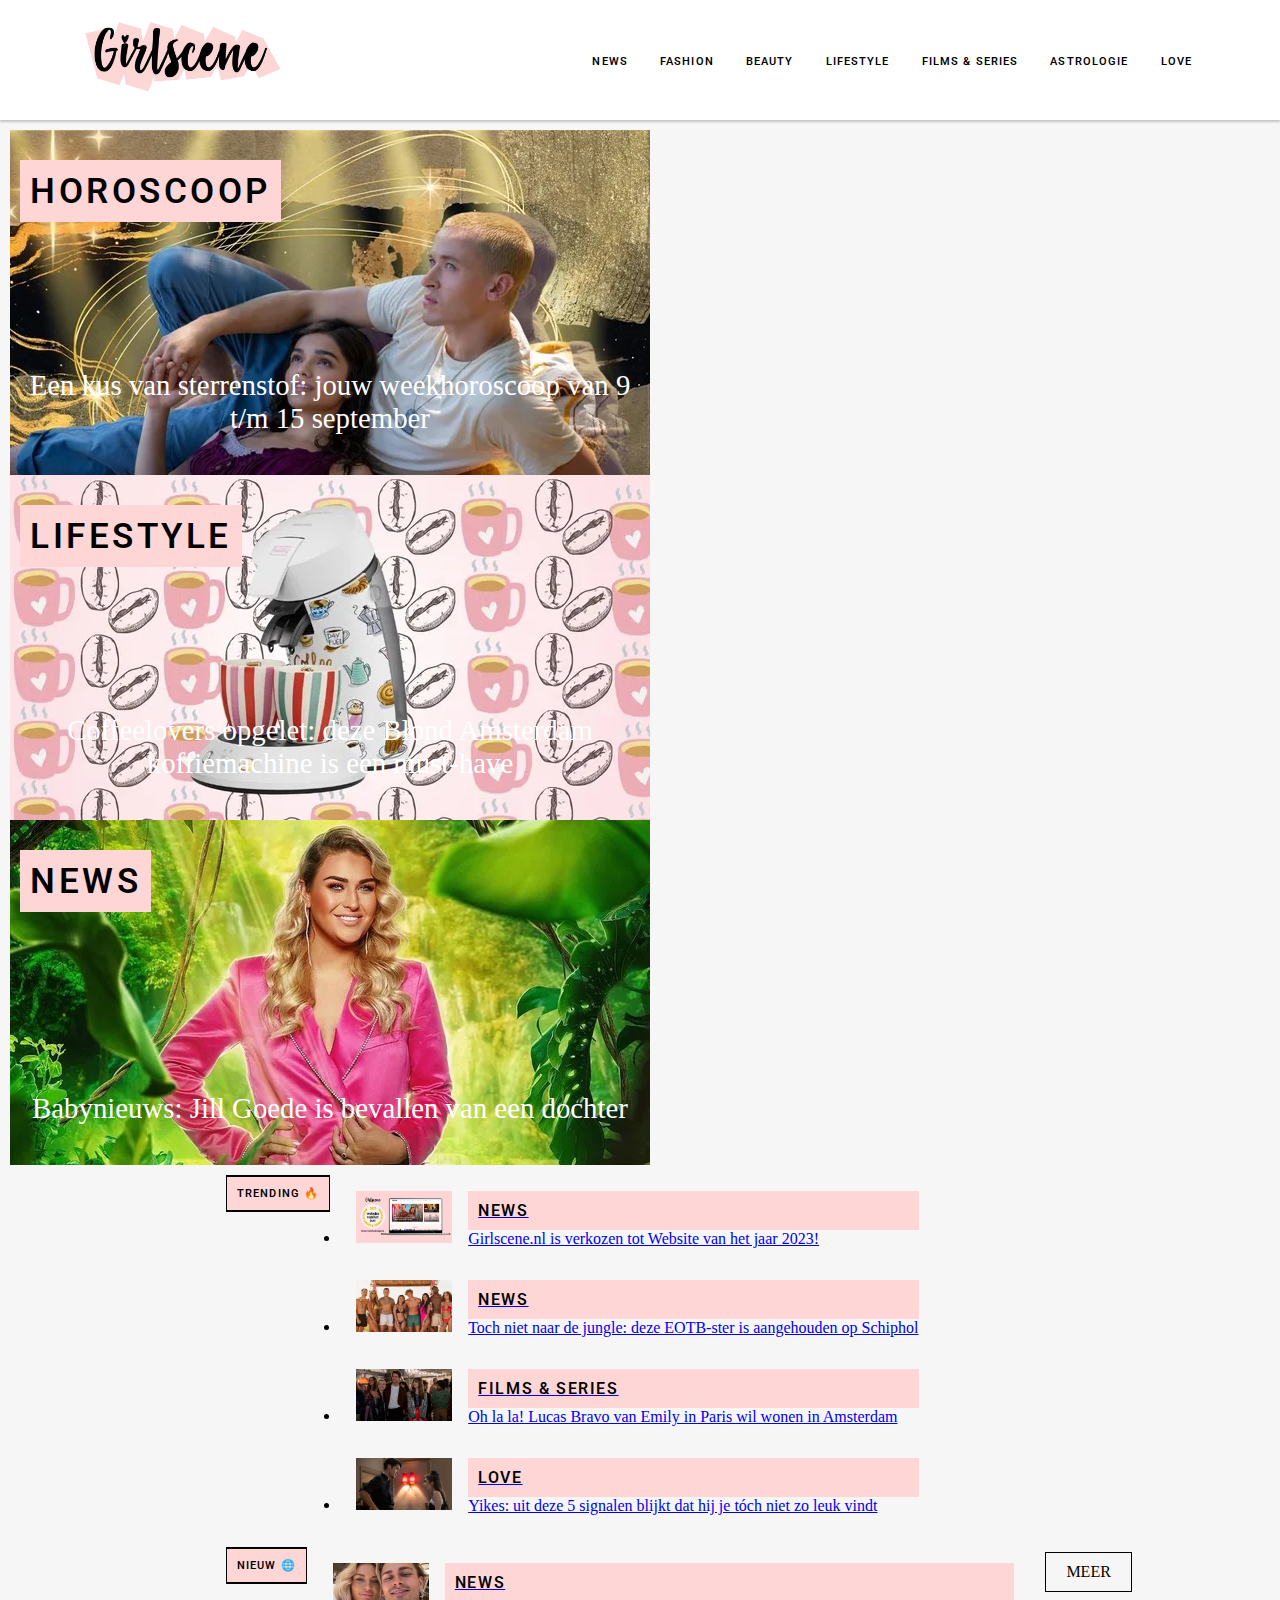
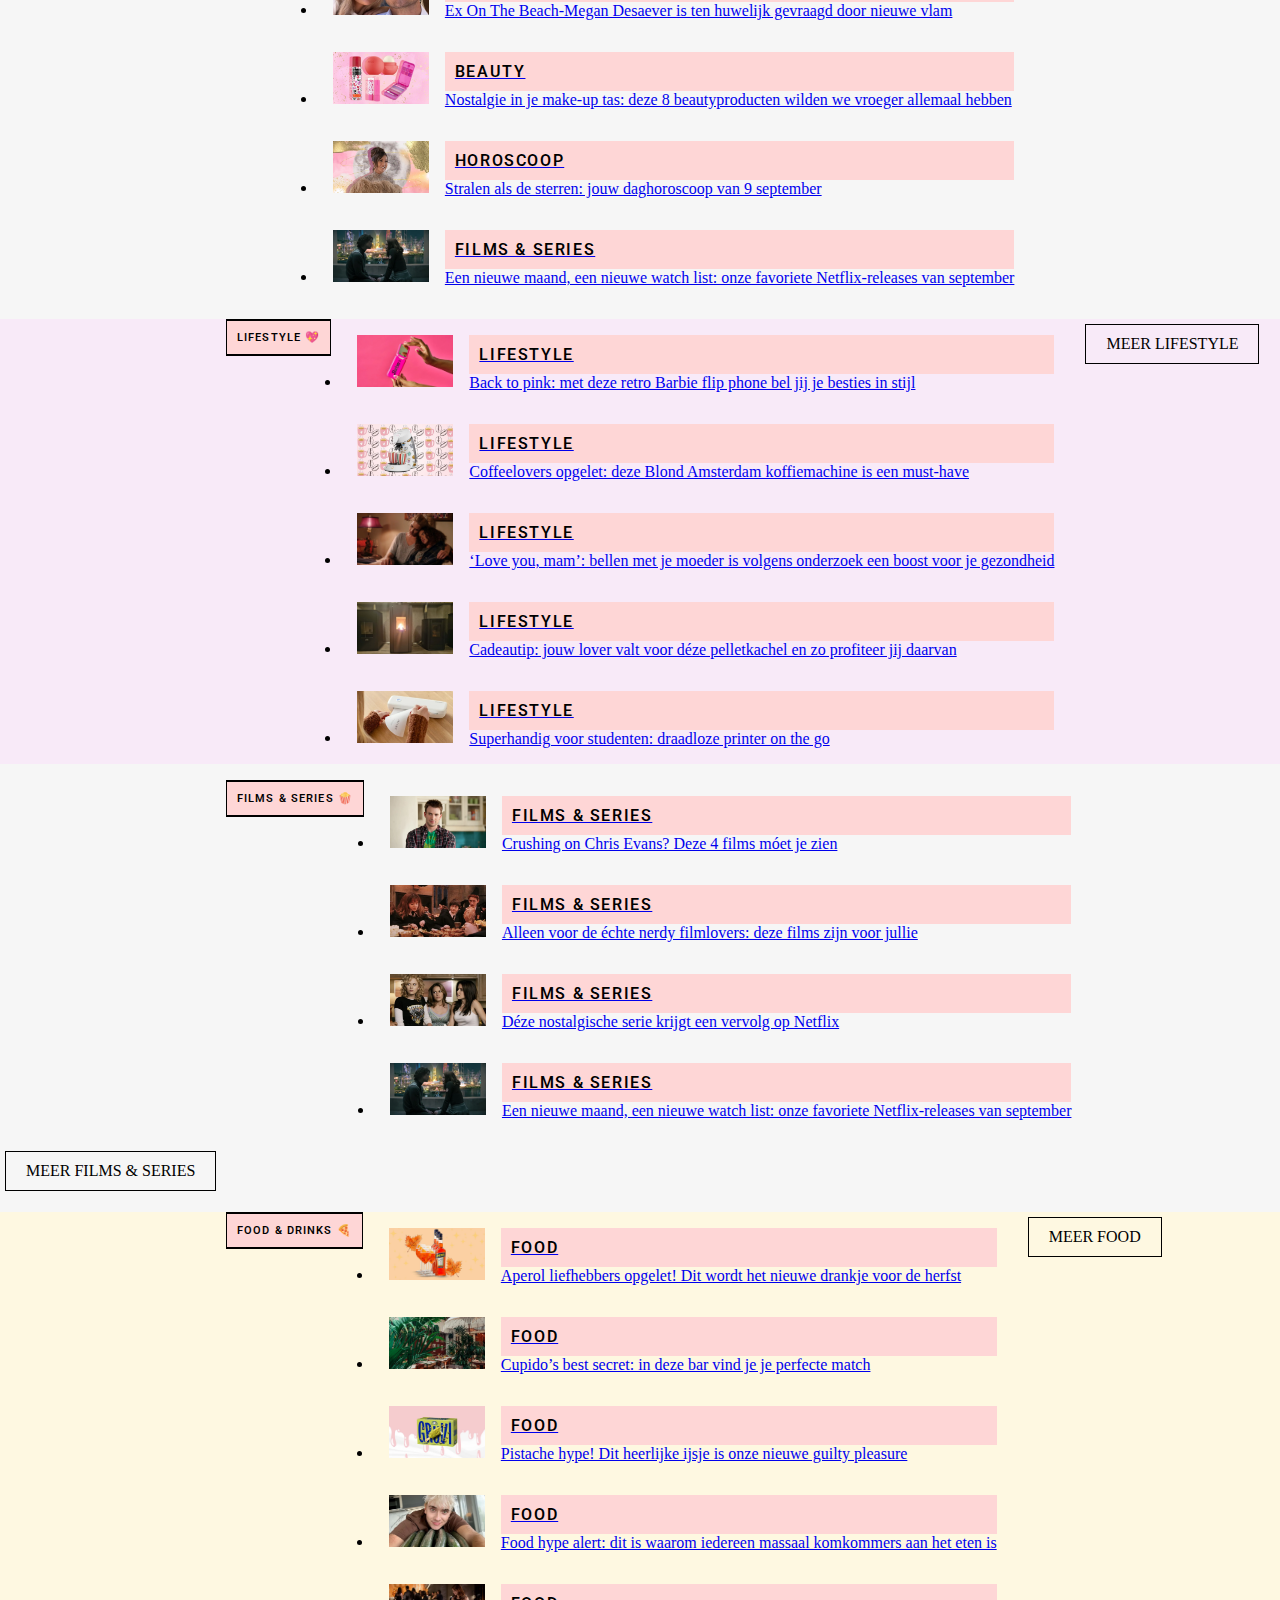
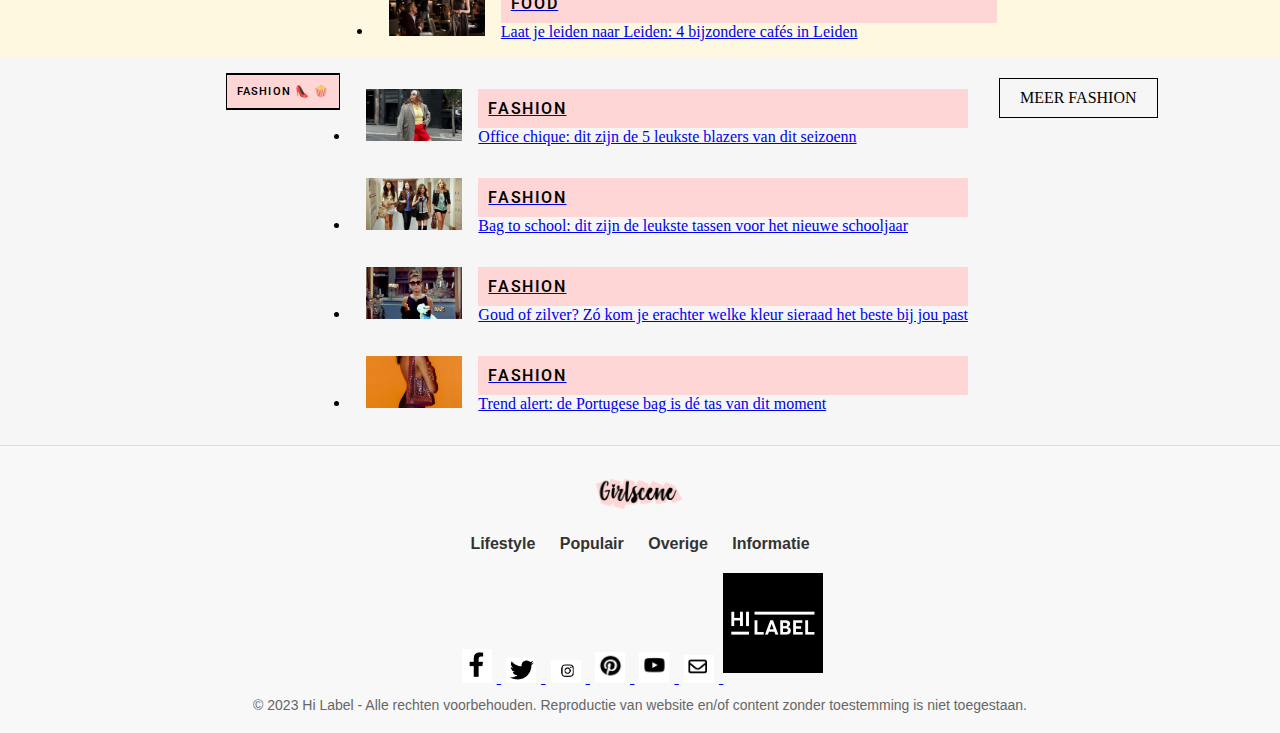
==== commit 9923f4ef: "+" ====
--- a/index.html
+++ b/index.html
@@ -2,22 +2,23 @@
 <html lang="nl">
 <head>
     <meta charset="UTF-8">
+	<meta name="author" content="Debora Prophitius">
     <meta name="viewport" content="width=device-width, initial-scale=1.0">
     <meta http-equiv="X-UA-Compatible" content="ie=edge">
-    <title>Girlscene</title>
+    <title>Girlscene Homepage</title>
 
     <link rel="preconnect" href="https://fonts.googleapis.com">
     <link rel="preconnect" href="https://fonts.gstatic.com" crossorigin>
     <link href="https://fonts.googleapis.com/css2?family=Roboto:ital,wght@0,100;0,300;0,400;0,500;0,700;0,900;1,100;1,300;1,400;1,500;1,700;1,900&display=swap" rel="stylesheet">
     
     <link rel="stylesheet" href="styles/style.css">
-    <link rel="stylesheet" href="main.css">
+    <link rel="stylesheet" href="styles/main.css">
 </head>
 <body>
     <header>
         <nav>
            
-            <img src="fotos/logo.png" alt="Logo Girlscene"> 
+          <h1> <img src="fotos/logo.png" alt="Welkom op de Homepage van girlscene"> </h1> 
             <ul>
                 <li><a href="#news">NEWS</a></li>
                 <li><a href="#fashion">FASHION</a></li>
@@ -27,13 +28,15 @@
                 <li><a href="#astrology">ASTROLOGIE</a></li>
                 <li><a href="#love">LOVE</a></li>
             </ul>
-			<button aria-hidden="true" id="menu-toggle"><img src="fotos/streep.png" alt="Menu toggle" /></button>
+			<button><img src="fotos/streep.png" alt="Menu toggle" /></button>
         </nav>
     </header>
    
     <main>
         
         <section>
+
+			<h2 class="visually-hidden"> Heetste nieuws </h2>
             <ul>
                 <li>
                     <article>
@@ -408,4 +411,4 @@
 	
 
 	
-</html>
+</html> --- a/styles/style.css
+++ b/styles/style.css
@@ -7,6 +7,15 @@
     --grijs: #6e6d6d;
     --zwart: #000; /* Zwart als tekstkleur */
 }
+.visually-hidden {
+	clip: rect(0 0 0 0);
+	clip-path: inset(50%);
+	height: 1px;
+	overflow: hidden;
+	position: absolute;
+	white-space: nowrap;
+	width: 1px;
+  }
   
 body {
     background-color: var(--mainachtergrondkleur);
@@ -16,7 +25,7 @@
     background-color: var(--wit);
     padding: 1em 4.5em;
     display: flex;
-    align-items: center; /* Centreert de header items verticaal */
+    align-items: center;
     justify-content: space-between;
     box-shadow: 0 2px 2px rgba(0, 0, 0, 0.2);
     position: sticky;
@@ -27,7 +36,6 @@
 nav {
     display: flex;
     align-items: center; /* Centreert nav items verticaal in de nav */
-    justify-content: center; /* Centreert nav items horizontaal in de nav */
     width: 100%;
     background-color: var(--wit);
     position: relative;
@@ -45,6 +53,7 @@
 nav img {
     height: 2.5em; /* Pas de hoogte van het logo aan naar wens */
     margin-right: 2em; /* Ruimte tussen logo en navigatie-items */
+	z-index: 4;
 }
 
 /* Stijlen voor de navigatie links */
@@ -56,22 +65,27 @@
     font-family: 'Roboto', sans-serif;
     font-weight: 550;
     letter-spacing: 0.1em;
-    display: flex;
-    align-items: center; /* Zorgt ervoor dat de linkinhoud verticaal gecentreerd is */
-    margin: 0 1em; /* Ruimte tussen navigatie-items bij desktop */
-}
-
+}
+
+/* Hamburgerknop */
 /* Hamburgerknop */
 nav button {
     position: absolute;
     top: 0.5em; /* Verhoog deze waarde om de knop verder naar boven te verplaatsen */
-    right: 1em;
+    right: 0.5em;
     background: none;
     border: none;
     cursor: pointer;
     font-size: 2em;
     display: block;
     z-index: 30; /* Zorgt dat de knop boven het menu en de nav staat */
+}
+
+/* Verwijder hover-effect voor de button */
+nav button:hover {
+    color: inherit; /* Zorgt ervoor dat er geen kleurverandering is bij hover */
+    background: none; /* Geen achtergrondverandering */
+    cursor: pointer; /* Houdt de pointer als muisicoon */
 }
 
 /* Hamburgerknop afbeelding */
@@ -103,7 +117,6 @@
     margin: 1.5em 0; /* Ruimte tussen de menu-items */
 }
 
-/* Menu-item links */
 nav ul li a {
     text-decoration: none;
     color: var(--zwart); /* Pas deze kleur aan naar je gewenste tekstkleur */
@@ -122,13 +135,14 @@
         transform: none; /* Verwijdert de animatie */
         height: auto;
         flex-direction: row; /* Horizontale weergave van de menu-items */
-        justify-content: center; /* Menu-items worden gecentreerd */
+        justify-content: flex-end; /* Menu-items worden naar rechts uitgelijnd */
         padding: 0;
     }
 
     /* Verberg de hamburgerknop */
     nav button {
         display: none;
+		
     }
 
     /* Menu-items inline bij desktop */
@@ -137,7 +151,71 @@
     }
 }
 
-/* Hover effect voor de navigatie links */
+
 nav a:hover {
     color: var(--h2kleur); /* Kleur van de tekst bij hover */
 }
+
+
+/* Algemene styling voor de footer */
+footer {
+    background-color: #f8f8f8; /* Lichtgrijze achtergrondkleur */
+    padding: 20px;
+    text-align: center;
+    border-top: 1px solid #ddd; /* Lichtgrijze bovenrand */
+    font-family: Arial, sans-serif;
+}
+
+/* Logo stijl */
+footer img {
+    max-width: 100px; /* Maximaal 100 pixels breed */
+    height: auto;
+    margin: 10px 0;
+}
+
+/* Stijl voor de navigatielijst */
+footer ul {
+    list-style: none; /* Verwijder opsommingstekens */
+    padding: 0;
+    margin: 10px 0;
+}
+
+footer ul li {
+    display: inline;
+    margin: 0 10px;
+}
+
+footer ul li a {
+    text-decoration: none;
+    color: #333; /* Donkergrijze tekstkleur */
+    font-weight: bold;
+}
+
+footer ul li a:hover {
+    color: #007bff; /* Blauwe kleur bij hover */
+}
+
+/* Stijl voor de sociale media iconen */
+footer a img {
+    max-width: 30px; /* Maximaal 30 pixels breed */
+    height: auto;
+    margin: 0 5px;
+}
+
+/* Stijl voor de copyright melding */
+footer p {
+    font-size: 14px;
+    color: #666; /* Lichtgrijze tekstkleur */
+    margin: 10px 0 0;
+}
+
+h3 {
+    color: var(--letterkleur);
+    text-decoration: none;
+    font-size: 0.7em;
+    transition: color 0.3s ease;
+    font-family: 'Roboto', sans-serif;
+    font-weight: 550;
+    letter-spacing: 0.1em;
+}
+
--- a/styles/main.css
+++ b/styles/main.css
@@ -0,0 +1,379 @@
+:root {
+    --letterkleur: #000; /* Letterkleur */
+    --h2kleur: #efbebe; /* Kleur voor borders om h2 */
+    --mainachtergrondkleur: #f6f6f6; /* Achtergrondkleur */
+    --tweedeachtergrondkleur: #fed6d6; /* Tweede achtergrondkleur */
+    --wit: #fff; /* Witte kleur */
+    --grijs: #6e6d6d;
+    --zwart: #000; /* Zwart als tekstkleur */
+    --headingeten: #FBE59A;
+    --achtergrondeten: #FEF8E1;
+    --paars: #E4CCE4;
+    --donkerpaars: #F8EAF8;
+    --roze: #FEF2F2;
+}
+
+/* Basis styling voor de eerste section */
+section:nth-of-type(1) {
+    position: relative;
+    margin: 10px;
+    overflow: hidden;
+}
+
+/* Styling voor afbeeldingen in de eerste section */
+section:nth-of-type(1) img {
+    width: 100%;
+    height: auto;
+    display: block;
+    transition: opacity 0.3s ease;
+}
+
+/* Styling voor de overlay die verschijnt bij hoveren */
+section:nth-of-type(1)::before {
+    content: "";
+    position: absolute;
+    top: 0;
+    left: 0;
+    width: 100%;
+    height: 100%;
+    background: rgba(255, 255, 255, 0.5);
+    opacity: 0;
+    transition: opacity 0.3s ease;
+    z-index: 1;
+}
+
+/* Overlay zichtbaar bij hoveren */
+section:nth-of-type(1):hover::before {
+    opacity: 1;
+}
+
+/* Zorg ervoor dat de tekst boven de overlay staat */
+section:nth-of-type(1) a {
+    position: relative;
+    display: block;
+    text-decoration: none;
+    color: inherit;
+    z-index: 2;
+}
+
+/* Styling voor de h3-elementen binnen de eerste section */
+section:nth-of-type(1) h3 {
+    background-color: var(--tweedeachtergrondkleur);
+    color: var(--letterkleur);
+    padding: 10px;
+    margin: 0;
+    display: inline-block;
+    position: absolute;
+    top: 150px;
+    left: 10px;
+    z-index: 3;
+    font-size: 0.7em;
+    box-sizing: border-box;
+}
+
+/* Zorg ervoor dat de p-elementen onder de h3 staan */
+section:nth-of-type(1) p {
+    position: absolute;
+    bottom: 0;
+    left: 0;
+    width: 100%;
+    color: var(--wit);
+    z-index: 2;
+    padding: 10px;
+    border-radius: 5px;
+    box-sizing: border-box;
+    text-align: center;
+    font-size: 1.2em;
+    margin: 0;
+}
+
+/* Verhoog de lettergrootte bij grotere schermen */
+@media (min-width: 768px) {
+    section:nth-of-type(1) h3 {
+        font-size: 1.8em;
+        top: 20px;
+    }
+
+    section:nth-of-type(1) p {
+        font-size: 1.5em;
+        bottom: 20px;
+    }
+}
+
+@media (min-width: 1024px) {
+    section:nth-of-type(1) h3 {
+        font-size: 2.2em;
+        top: 30px;
+    }
+
+    section:nth-of-type(1) p {
+        font-size: 1.8em;
+        bottom: 30px;
+    }
+}
+
+/* Flexbox instellingen voor de artikelen in een container */
+section {
+    display: flex;
+    flex-wrap: wrap;
+    gap: 10px;
+}
+
+/* Zorg ervoor dat artikelen onder elkaar staan op kleinere schermen */
+@media (max-width: 768px) {
+    section {
+        flex-direction: column;
+    }
+}
+
+/* Zorg ervoor dat artikelen naast elkaar staan op grotere schermen */
+@media (min-width: 769px) {
+    section {
+        flex-direction: row;
+    }
+}
+
+/* Stijl voor alle artikelen behalve de eerste section */
+section:nth-of-type(n+2) {
+    display: flex;
+    align-items: flex-start;
+    margin-bottom: 1rem;
+}
+
+/* Kleine afbeelding aan de linkerzijde van de sectie */
+section:nth-of-type(n+2)::before {
+    content: "";
+    display: block;
+    width: 100px;
+    height: 100px;
+    background: url('path_to_small_image.png') no-repeat center center;
+    background-size: cover;
+    margin-right: 1rem;
+}
+
+/* Vergroten van foto's bij grotere schermen */
+@media (min-width: 768px) {
+    section:nth-of-type(n+2)::before {
+        width: 150px;
+        height: 150px;
+    }
+}
+
+@media (min-width: 1024px) {
+    section:nth-of-type(n+2)::before {
+        width: 200px;
+        height: 200px;
+    }
+}
+
+/* Knoppen zonder opmaak met border */
+button {
+    border: 1px solid var(--letterkleur);
+    background: none;
+    color: var(--letterkleur);
+    font: inherit;
+    cursor: pointer;
+    display: flex;
+    justify-content: center;
+    align-items: center;
+    padding: 10px 20px; 
+    margin: 5px; 
+}
+
+button:hover {
+    background-color: var(--h2kleur);
+    border: none;
+}
+
+/* Stijl voor de eerste h2 in de pagina */
+h2:nth-of-type(1) {
+    background-color: var(--tweedeachtergrondkleur);
+    color: var(--letterkleur);
+    border-top: 2px solid var(--zwart); /* Bovenrand */
+    border-bottom: 2px solid var(--zwart); /* Onderkantrand */
+    border-left: 1px solid var(--zwart); /* Linkerrand smaller */
+    border-right: 1px solid var(--zwart); /* Rechterrand smaller */
+    padding: 10px; 
+    display: inline-block; /* Zorg ervoor dat de border alleen rondom de tekst zit */
+    text-align: center; 
+    text-decoration: none;
+    font-size: 0.7em;
+    font-family: 'Roboto', sans-serif;
+    font-weight: 550;
+    letter-spacing: 0.1em;
+}
+
+/* Styling voor specifieke sections */
+section:nth-of-type(4) {
+    background-color: var(--donkerpaars);
+}
+
+section:nth-of-type(6) {
+    background-color: var(--achtergrondeten);
+}
+
+
+section:nth-of-type(2) a {
+        display: grid;
+        grid-template-columns: 6em 1fr;
+        grid-template-rows: max-content 1fr;
+        gap: 0 1em;
+        padding: 1em;
+
+}
+
+section:nth-of-type(2) a h3 {
+    background-color: var(--tweedeachtergrondkleur);
+    color: var(--letterkleur);
+    padding: 10px;
+    font-size: 1em; /* bah */
+    margin:0;
+    
+}
+
+section:nth-of-type(2) a img {
+    width: 100%;
+    height: auto;
+    display: block;
+grid-column-start: 1;
+grid-row-start: 1;
+grid-row-end: 3;
+}
+
+section:nth-of-type(3) a {
+    display: grid;
+    grid-template-columns: 6em 1fr;
+    grid-template-rows: max-content 1fr;
+    gap: 0 1em;
+    padding: 1em;
+
+}
+
+section:nth-of-type(3) a h3 {
+background-color: var(--tweedeachtergrondkleur);
+color: var(--letterkleur);
+padding: 10px;
+font-size: 1em; /* bah */
+margin:0;
+
+}
+
+section:nth-of-type(3) a img {
+width: 100%;
+height: auto;
+display: block;
+grid-column-start: 1;
+grid-row-start: 1;
+grid-row-end: 3;
+}
+
+section:nth-of-type(4) a {
+    display: grid;
+    grid-template-columns: 6em 1fr;
+    grid-template-rows: max-content 1fr;
+    gap: 0 1em;
+    padding: 1em;
+
+}
+
+section:nth-of-type(4) a h3 {
+background-color: var(--tweedeachtergrondkleur);
+color: var(--letterkleur);
+padding: 10px;
+font-size: 1em; /* bah */
+margin:0;
+
+}
+
+section:nth-of-type(4) a img {
+width: 100%;
+height: auto;
+display: block;
+grid-column-start: 1;
+grid-row-start: 1;
+grid-row-end: 3;
+}
+
+section:nth-of-type(5) a {
+    display: grid;
+    grid-template-columns: 6em 1fr;
+    grid-template-rows: max-content 1fr;
+    gap: 0 1em;
+    padding: 1em;
+
+}
+
+section:nth-of-type(5) a h3 {
+background-color: var(--tweedeachtergrondkleur);
+color: var(--letterkleur);
+padding: 10px;
+font-size: 1em; /* bah */
+margin:0;
+
+}
+
+section:nth-of-type(5) a img {
+width: 100%;
+height: auto;
+display: block;
+grid-column-start: 1;
+grid-row-start: 1;
+grid-row-end: 3;
+}
+
+
+
+    
+section:nth-of-type(6) a {
+    display: grid;
+    grid-template-columns: 6em 1fr;
+    grid-template-rows: max-content 1fr;
+    gap: 0 1em;
+    padding: 1em;
+
+}
+
+section:nth-of-type(6) a h3 {
+background-color: var(--tweedeachtergrondkleur);
+color: var(--letterkleur);
+padding: 10px;
+font-size: 1em; /* bah */
+margin:0;
+
+}
+
+section:nth-of-type(6) a img {
+width: 100%;
+height: auto;
+display: block;
+grid-column-start: 1;
+grid-row-start: 1;
+grid-row-end: 3;
+}
+
+section:nth-of-type(7) a {
+    display: grid;
+    grid-template-columns: 6em 1fr;
+    grid-template-rows: max-content 1fr;
+    gap: 0 1em;
+    padding: 1em;
+
+}
+
+section:nth-of-type(7) a h3 {
+background-color: var(--tweedeachtergrondkleur);
+color: var(--letterkleur);
+padding: 10px;
+font-size: 1em; /* bah */
+margin:0;
+
+}
+
+section:nth-of-type(7) a img {
+width: 100%;
+height: auto;
+display: block;
+grid-column-start: 1;
+grid-row-start: 1;
+grid-row-end: 3;
+}
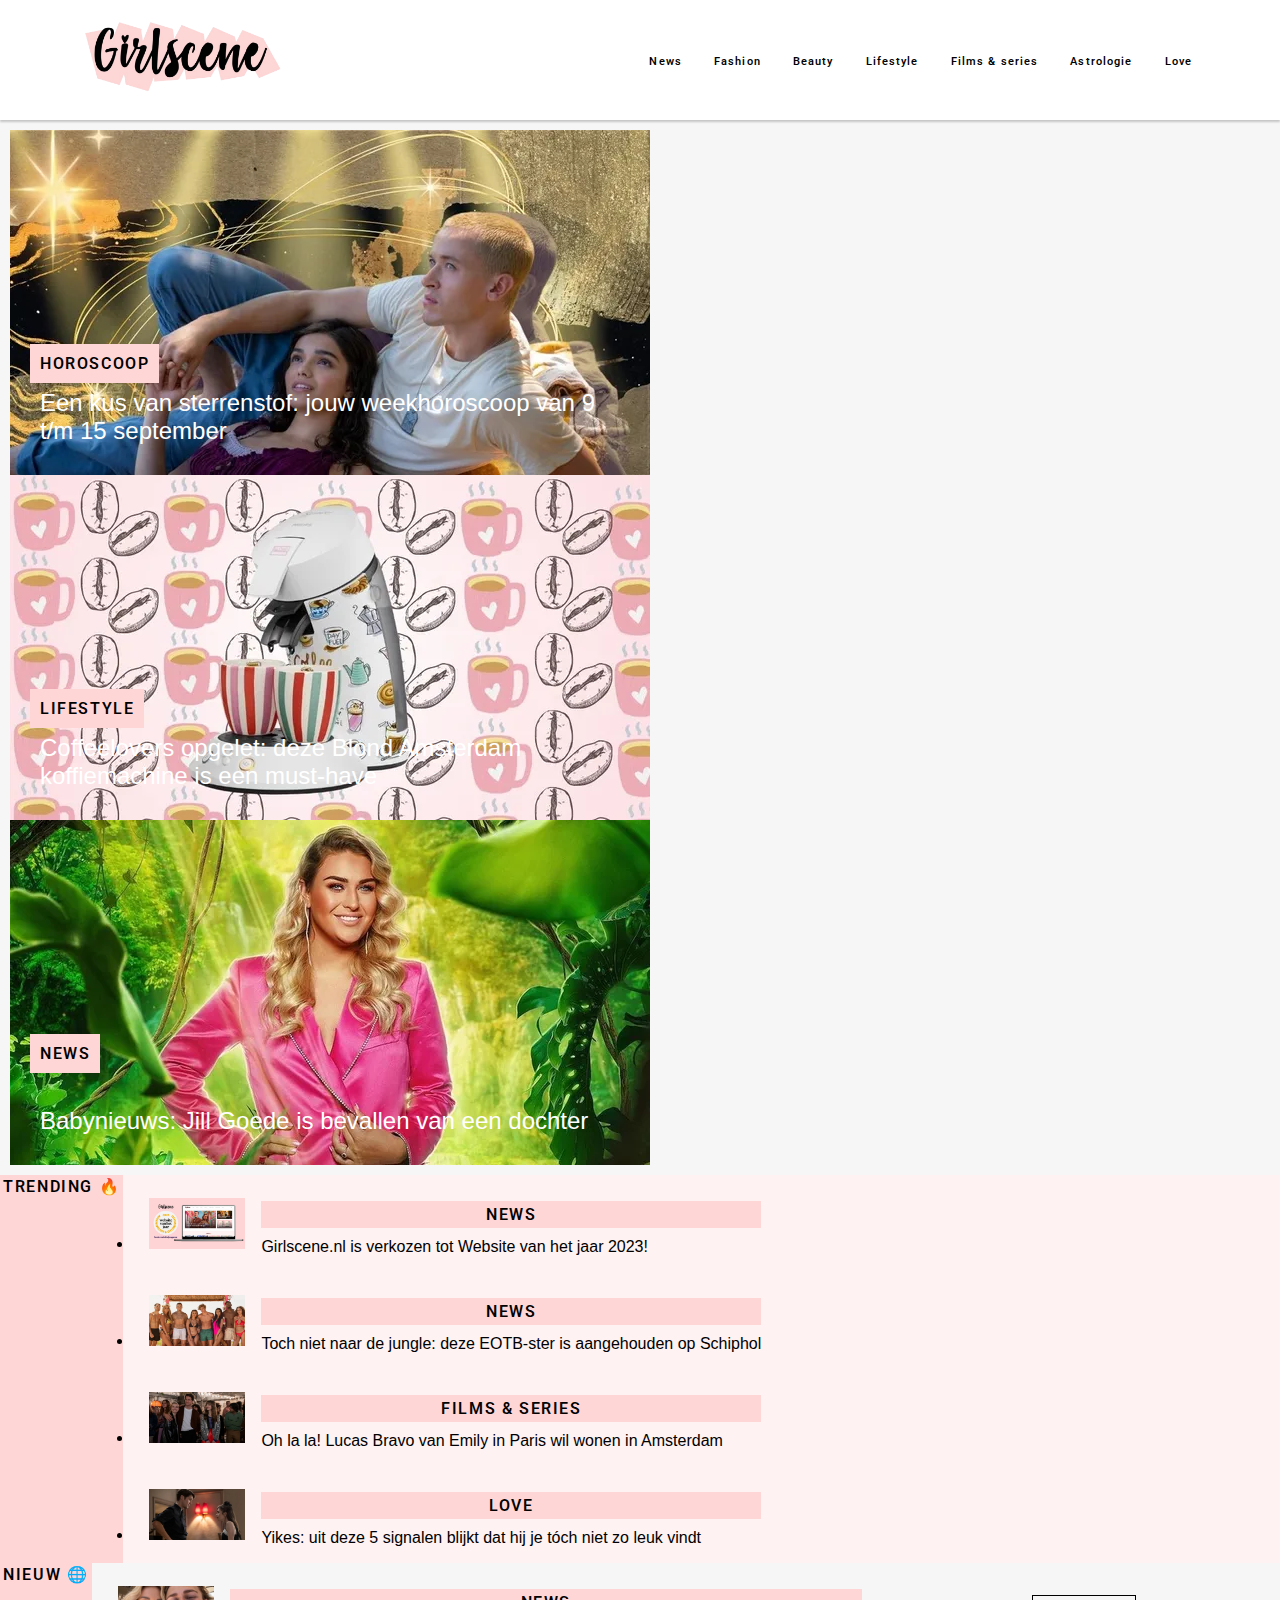
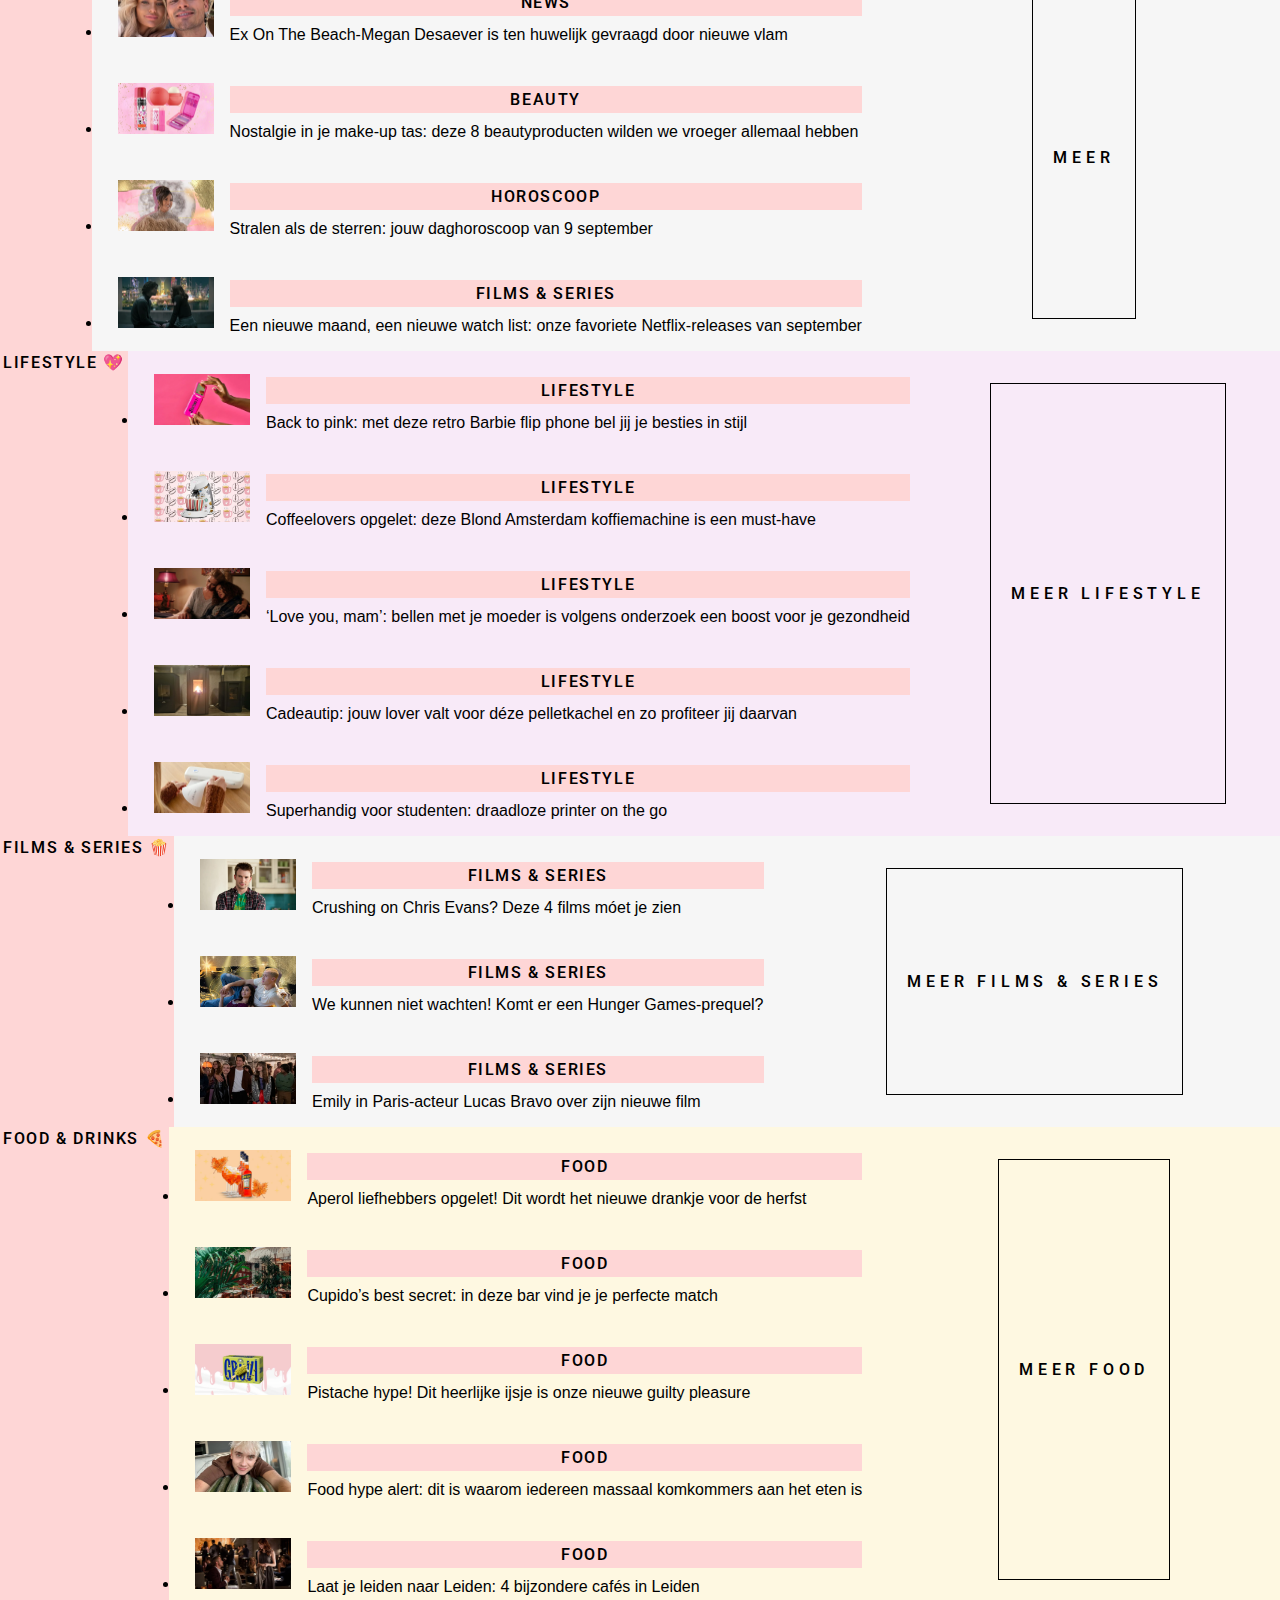
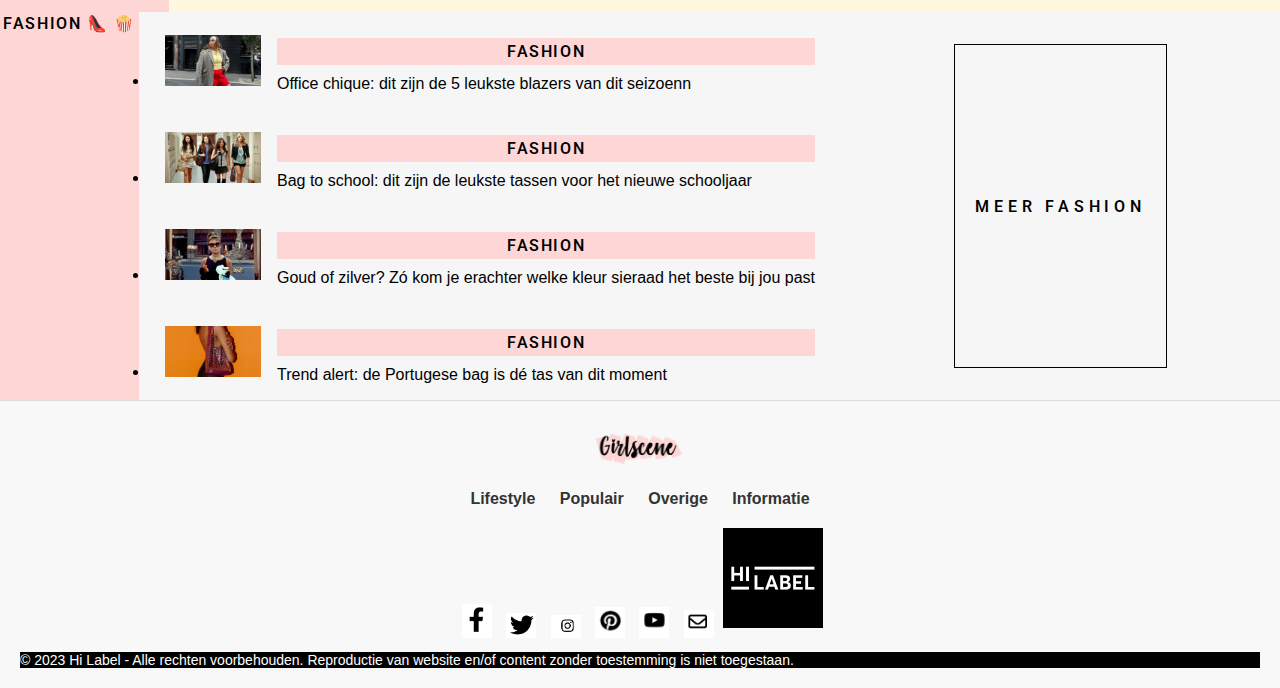
==== commit e54525e0: "footer" ====
--- a/index.html
+++ b/index.html
@@ -20,13 +20,13 @@
            
           <h1> <img src="fotos/logo.png" alt="Welkom op de Homepage van girlscene"> </h1> 
             <ul>
-                <li><a href="#news">NEWS</a></li>
-                <li><a href="#fashion">FASHION</a></li>
-                <li><a href="#beauty">BEAUTY</a></li>
-                <li><a href="#lifestyle">LIFESTYLE</a></li>
-                <li><a href="#films-series">FILMS & SERIES</a></li>
-                <li><a href="#astrology">ASTROLOGIE</a></li>
-                <li><a href="#love">LOVE</a></li>
+                <li><a href="#news">News</a></li>
+                <li><a href="#fashion">Fashion</a></li>
+                <li><a href="#beauty">Beauty</a></li>
+                <li><a href="#lifestyle">Lifestyle</a></li>
+                <li><a href="#films-series">Films & series</a></li>
+                <li><a href="#astrology">Astrologie</a></li>
+                <li><a href="#love">Love</a></li>
             </ul>
 			<button><img src="fotos/streep.png" alt="Menu toggle" /></button>
         </nav>
@@ -35,13 +35,12 @@
     <main>
         
         <section>
-
-			<h2 class="visually-hidden"> Heetste nieuws </h2>
-            <ul>
-                <li>
-                    <article>
-                        <a href="#">
-                            <h3>HOROSCOOP</h3>
+			<h2 class="visually-hidden">Heetste nieuws</h2>
+            <ul>
+                <li>
+                    <article>
+                        <a href="#">
+                            <h3>Horoscoop</h3>
                             <p>Een kus van sterrenstof: jouw weekhoroscoop van 9 t/m 15 september</p>
                             <img src="fotos/hungergames.webp" alt="Romantisch stel liggend in bed">
                         </a>
@@ -51,7 +50,7 @@
                 <li>
                     <article>
                         <a href="#">
-                            <h3>LIFESTYLE</h3>
+                            <h3>Lifestyle</h3>
                             <p>Coffeelovers opgelet: deze Blond Amsterdam koffiemachine is een must-have</p>
                             <img src="fotos/koffiezetapparaat.webp" alt="Roze Blond Amsterdam koffiezetapparaat">
                         </a>
@@ -61,7 +60,7 @@
                 <li>
                     <article>
                         <a href="#">
-                            <h3>NEWS</h3>
+                            <h3>News</h3>
                             <p>Babynieuws: Jill Goede is bevallen van een dochter</p>
                             <img src="fotos/Jill.webp" alt="Jill Goede in roze pak voor jungle-achtergrond">
                         </a>
@@ -72,12 +71,12 @@
 
        
         <section>
-            <h2>TRENDING 🔥</h2>
-            <ul>
-                <li>
-                    <article>
-                        <a href="#">
-                            <h3>NEWS</h3>
+            <h2>Trending 🔥</h2>
+            <ul>
+                <li>
+                    <article>
+                        <a href="#">
+                            <h3>News</h3>
                             <p>Girlscene.nl is verkozen tot Website van het jaar 2023!</p>
                             <img src="fotos/girlscene.webp" alt="Screenshot van Girlscene website">
                         </a>
@@ -87,7 +86,7 @@
                 <li>
                     <article>
                         <a href="#">
-                            <h3>NEWS</h3>
+                            <h3>News</h3>
                             <p>Toch niet naar de jungle: deze EOTB-ster is aangehouden op Schiphol</p>
                             <img src="fotos/exonthebeach.webp" alt="Cast van Ex on the Beach">
                         </a>
@@ -97,7 +96,7 @@
                 <li>
                     <article>
                         <a href="#">
-                            <h3>FILMS & SERIES</h3>
+                            <h3>Films & series</h3>
                             <p>Oh la la! Lucas Bravo van Emily in Paris wil wonen in Amsterdam</p>
                             <img src="fotos/vrienden.webp" alt="Groep vrienden op een feestje">
                         </a>
@@ -107,7 +106,7 @@
                 <li>
                     <article>
                         <a href="#">
-                            <h3>LOVE</h3>
+                            <h3>Love</h3>
                             <p>Yikes: uit deze 5 signalen blijkt dat hij je tóch niet zo leuk vindt</p>
                             <img src="fotos/koppel.webp" alt="Gefrustreerd stel kijkend naar elkaar">
                         </a>
@@ -118,12 +117,12 @@
 
        
         <section>
-            <h2>NIEUW 🌐</h2>
-            <ul>
-                <li>
-                    <article>
-                        <a href="#">
-                            <h3>NEWS</h3>
+            <h2>Nieuw 🌐</h2>
+            <ul>
+                <li>
+                    <article>
+                        <a href="#">
+                            <h3>News</h3>
                             <p>Ex On The Beach-Megan Desaever is ten huwelijk gevraagd door nieuwe vlam</p>
                             <img src="fotos/een.webp" alt="Megan Desaever met haar nieuwe vlam">
                         </a>
@@ -133,7 +132,7 @@
                 <li>
                     <article>
                         <a href="#">
-                            <h3>BEAUTY</h3>
+                            <h3>Beauty</h3>
                             <p>Nostalgie in je make-up tas: deze 8 beautyproducten wilden we vroeger allemaal hebben</p>
                             <img src="fotos/twee.webp" alt="Oude beautyproducten zoals deodorant en eos lippenbalsem">
                         </a>
@@ -143,7 +142,7 @@
                 <li>
                     <article>
                         <a href="#">
-                            <h3>HOROSCOOP</h3>
+                            <h3>Horoscoop</h3>
                             <p>Stralen als de sterren: jouw daghoroscoop van 9 september</p>
                             <img src="fotos/drie.webp" alt="Vrouw met magische effecten">
                         </a>
@@ -153,7 +152,7 @@
                 <li> 
                     <article>
                         <a href="#">
-                            <h3>FILMS & SERIES</h3>
+                            <h3>Films & series</h3>
                             <p>Een nieuwe maand, een nieuwe watch list: onze favoriete Netflix-releases van september</p>
                             <img src="fotos/twaalf.webp" alt="Koppel kijkt verliefd naar elkaar met skyline op de achtergrond">
                         </a>
@@ -161,17 +160,17 @@
                 </li>
             </ul>
 
-            <button>MEER</button>
+            <button>Meer</button>
         </section>
 
      
         <section>
-            <h2>LIFESTYLE 💖</h2>
-            <ul>
-                <li>
-                    <article>
-                        <a href="#">
-                            <h3>LIFESTYLE</h3>
+            <h2>Lifestyle 💖</h2>
+            <ul>
+                <li>
+                    <article>
+                        <a href="#">
+                            <h3>Lifestyle</h3>
                             <p>Back to pink: met deze retro Barbie flip phone bel jij je besties in stijl</p>
                             <img src="fotos/dertien.webp" alt="Retro Barbie flip phone">
                         </a>
@@ -181,7 +180,7 @@
                 <li>
                     <article>
                         <a href="#">
-                            <h3>LIFESTYLE</h3>
+                            <h3>Lifestyle</h3>
                             <p>Coffeelovers opgelet: deze Blond Amsterdam koffiemachine is een must-have</p>
                             <img src="fotos/koffiezetapparaat.webp" alt="Blond Amsterdam koffiemachine">
                         </a>
@@ -191,7 +190,7 @@
                 <li>
                     <article>
                         <a href="#">
-                            <h3>LIFESTYLE</h3>
+                            <h3>Lifestyle</h3>
                             <p>‘Love you, mam’: bellen met je moeder is volgens onderzoek een boost voor je gezondheid</p>
                             <img src="fotos/vijftien.webp" alt="Vrouw aan de telefoon met bijzondere effecten">
                         </a>
@@ -201,7 +200,7 @@
                 <li>
                     <article>
                         <a href="#">
-                            <h3>LIFESTYLE</h3>
+                            <h3>Lifestyle</h3>
                             <p>Cadeautip: jouw lover valt voor déze pelletkachel en zo profiteer jij daarvan</p>
                             <img src="fotos/veertien.webp" alt="Pelletkachel met romantische sfeer">
                         </a>
@@ -211,204 +210,193 @@
                 <li>
                     <article>
                         <a href="#">
-                            <h3>LIFESTYLE</h3>
+                            <h3>Lifestyle</h3>
                             <p>Superhandig voor studenten: draadloze printer on the go</p>
                             <img src="fotos/zestien.webp" alt="Draadloze printer voor onderweg">
                         </a>
                     </article>
                 </li>
             </ul>
-            <button>MEER LIFESTYLE</button>
+            <button>Meer lifestyle</button>
         </section>
 
         <section>
-            <h2>FILMS & SERIES 🍿</h2>
-            <ul>
-                <li>
-                    <article>
-                        <a href="#">
-                            <h3>FILMS & SERIES</h3>
+            <h2>Films & series 🍿</h2>
+            <ul>
+                <li>
+                    <article>
+                        <a href="#">
+                            <h3>Films & series</h3>
                             <p>Crushing on Chris Evans? Deze 4 films móet je zien</p>
-                            <img src="fotos/zeventien.webp" alt="Foto van chris evans">
-                        </a>
-                    </article>
-                </li>
-
-                <li>
-                    <article>
-                        <a href="#">
-                            <h3>FILMS & SERIES</h3>
-                            <p>Alleen voor de échte nerdy filmlovers: deze films zijn voor jullie</p>
-                            <img src="fotos/zes.webp" alt="Foto van 3 vrienden aan tafel">
-                        </a>
-                    </article>
-                </li>
-
-                <li>
-                    <article>
-                        <a href="#">
-                            <h3>FILMS & SERIES</h3>
-                            <p>Déze nostalgische serie krijgt een vervolg op Netflix</p>
-                            <img src="fotos/negen.webp" alt="3 vrouwen met de uitstraling uit het jaar 2000">
-                        </a>
-                    </article>
-                </li>
-
-                <li>
-                    <article>
-                        <a href="#">
-                            <h3>FILMS & SERIES</h3>
-                            <p>Een nieuwe maand, een nieuwe watch list: onze favoriete Netflix-releases van september</p>
-                            <img src="fotos/twaalf.webp" alt="Een koppel die naar elkaar kijkt met een skyline op de achtergrond">
-                        </a>
-                    </article>
-                </li>
-            </ul>
-            <button>MEER FILMS & SERIES</button>
-        </section>
-
-
-        <section>
-            <h2>FOOD & DRINKS 🍕</h2>
-            <ul>
-                <li>
-                    <article>
-                        <a href="#">
-                            <h3>FOOD</h3>
-                            <p>Aperol liefhebbers opgelet! Dit wordt het nieuwe drankje voor de herfst</p>
-                            <img src="fotos/tweetwee.webp" alt="Een foto van een fles aperol spritz">
-                        </a>
-                    </article>
-                </li>
-
-                <li>
-                    <article>
-                        <a href="#">
-                            <h3>FOOD</h3>
-                            <p>Cupido’s best secret: in deze bar vind je je perfecte match</p>
-                            <img src="fotos/tweeeen.webp" alt="foto van een bar met veel groene planten">
-                        </a>
-                    </article>
-                </li>
-
-                <li>
-                    <article>
-                        <a href="#">
-                            <h3>FOOD</h3>
-                            <p>Pistache hype! Dit heerlijke ijsje is onze nieuwe guilty pleasure</p>
-                            <img src="fotos/twintig.webp" alt="De verpakking van een groen pistache ijsje op een stokje">
-                        </a>
-                    </article>
-                </li>
-
-                <li>
-                    <article>
-                        <a href="#">
-                            <h3>FOOD</h3>
-                            <p>Food hype alert: dit is waarom iedereen massaal komkommers aan het eten is</p>
-                            <img src="fotos/achtien.webp" alt="Een foto van een blonde jongen met komkommers">
-                        </a>
-                    </article>
-                </li>
-
-                <li>
-                    <article>
-                        <a href="#">
-                            <h3>FOOD</h3>
-                            <p>Laat je leiden naar Leiden: 4 bijzondere cafés in Leiden</p>
-                            <img src="fotos/negetien.webp" alt="Een foto van een vrouw en een man in een restaurant">
-                        </a>
-                    </article>
-                </li>
-            </ul>
-            <button>MEER FOOD</button>
-        </section>
-
-        <section>
-            <h2>FASHION 👠 🍿</h2>
-            <ul>
-                <li>
-                    <article>
-                        <a href="#">
-                            <h3>FASHION</h3>
-                            <p>Office chique: dit zijn de 5 leukste blazers van dit seizoenn</p>
-                            <img src="fotos/tweezes.webp" alt="Vrouw met een blazer aan op straat">
-                        </a>
-                    </article>
-                </li>
-
-                <li>
-                    <article>
-                        <a href="#">
-                            <h3>FASHION</h3>
-                            <p>Bag to school: dit zijn de leukste tassen voor het nieuwe schooljaar</p>
-                            <img src="fotos/tweevijf.webp" alt="4 vrouwen die door een school-gang lopen">
-                        </a>
-                    </article>
-                </li>
-
-                <li>
-                    <article>
-                        <a href="#">
-                            <h3>FASHION</h3>
-                            <p>Goud of zilver? Zó kom je erachter welke kleur sieraad het beste bij jou past</p>
-                            <img src="fotos/tweevier.webp" alt="Vrouwmet een zonnebril op en een nette jurk, ze draagt veel sieraden.">
-                        </a>
-                    </article>
-                </li>
-
-                <li>
-                    <article>
-                        <a href="#">
-                            <h3>FASHION</h3>
-                            <p>Trend alert: de Portugese bag is dé tas van dit moment</p>
-                            <img src="fotos/tweedrie.webp" alt="Een roze glitter tas ">
-                        </a>
-                    </article>
-                </li>
-            </ul>
-            <button>MEER FASHION</button>
-        </section>
-    </main>
-
-    <footer>
-        <img src="fotos/logo.png" alt="Het logo van girlscene ">
-        <ul>
-            <li><a href="#">Lifestyle</a></li>
-            <li><a href="#">Populair</a></li>
-            <li><a href="#">Overige</a></li>
-            <li><a href="#">Informatie</a></li>
-        </ul>
-        
-            <a href="https://www.facebook.com" target="_blank">
-                <img src="fotos/facebook.png" alt="Facebook">
-            </a>
-            <a href="https://www.twitter.com" target="_blank">
-                <img src="fotos/twitter.png" alt="Twitter">
-            </a>
-            <a href="https://www.instagram.com" target="_blank">
-                <img src="fotos/instagram.png" alt="Instagram">
-            </a>
-            <a href="https://www.pinterest.com" target="_blank">
-                <img src="fotos/pinterest.png" alt="Pinterest">
-            </a>
-            <a href="https://www.youtube.com" target="_blank">
-                <img src="fotos/youtube.png" alt="YouTube">
-            </a>
-            <a href="mailto:info@example.com">
-                <img src="fotos/mail.png" alt="Email">
-            </a>
-        
-        
-        <img src="fotos/label.jpeg" alt="logo van HI LABEL">
-        <p>© 2023 Hi Label - Alle rechten voorbehouden. Reproductie van website en/of content zonder toestemming is niet toegestaan.</p>
-    </footer>
-	<script defer src="scripts/script.js"></script>
-</body>
-</html>
-
-
-	
-
-	
-</html> +                            <img src="fotos/zeventien.webp" alt="Chris Evans in Avengers">
+                        </a>
+                    </article>
+                </li>
+
+                <li>
+                    <article>
+                        <a href="#">
+                            <h3>Films & series</h3>
+                            <p>We kunnen niet wachten! Komt er een Hunger Games-prequel?</p>
+                            <img src="fotos/hungergames.webp" alt="Poster van de nieuwe Hunger Games film">
+                        </a>
+                    </article>
+                </li>
+
+                <li>
+                    <article>
+                        <a href="#">
+                            <h3>Films & series</h3>
+                            <p>Emily in Paris-acteur Lucas Bravo over zijn nieuwe film</p>
+                            <img src="fotos/vrienden.webp" alt="Lucas Bravo in Emily in Paris-serie">
+                        </a>
+                    </article>
+                </li>
+            </ul>
+            <button>Meer films & series</button>
+		</section>
+
+			<section>
+				<h2>food & drinks 🍕</h2>
+				<ul>
+					<li>
+						<article>
+							<a href="#">
+								<h3>food</h3>
+								<p>Aperol liefhebbers opgelet! Dit wordt het nieuwe drankje voor de herfst</p>
+								<img src="fotos/tweetwee.webp" alt="Een foto van een fles aperol spritz">
+							</a>
+						</article>
+					</li>
+	
+					<li>
+						<article>
+							<a href="#">
+								<h3>food</h3>
+								<p>Cupido’s best secret: in deze bar vind je je perfecte match</p>
+								<img src="fotos/tweeeen.webp" alt="foto van een bar met veel groene planten">
+							</a>
+						</article>
+					</li>
+	
+					<li>
+						<article>
+							<a href="#">
+								<h3>food</h3>
+								<p>Pistache hype! Dit heerlijke ijsje is onze nieuwe guilty pleasure</p>
+								<img src="fotos/twintig.webp" alt="De verpakking van een groen pistache ijsje op een stokje">
+							</a>
+						</article>
+					</li>
+	
+					<li>
+						<article>
+							<a href="#">
+								<h3>food</h3>
+								<p>Food hype alert: dit is waarom iedereen massaal komkommers aan het eten is</p>
+								<img src="fotos/achtien.webp" alt="Een foto van een blonde jongen met komkommers">
+							</a>
+						</article>
+					</li>
+	
+					<li>
+						<article>
+							<a href="#">
+								<h3>food</h3>
+								<p>Laat je leiden naar Leiden: 4 bijzondere cafés in Leiden</p>
+								<img src="fotos/negetien.webp" alt="Een foto van een vrouw en een man in een restaurant">
+							</a>
+						</article>
+					</li>
+				</ul>
+				<button>meer food</button>
+			</section>
+	
+			<section>
+				<h2>Fashion 👠 🍿</h2>
+				<ul>
+					<li>
+						<article>
+							<a href="#">
+								<h3>Fashion</h3>
+								<p>Office chique: dit zijn de 5 leukste blazers van dit seizoenn</p>
+								<img src="fotos/tweezes.webp" alt="Vrouw met een blazer aan op straat">
+							</a>
+						</article>
+					</li>
+	
+					<li>
+						<article>
+							<a href="#">
+								<h3>Fashion</h3>
+								<p>Bag to school: dit zijn de leukste tassen voor het nieuwe schooljaar</p>
+								<img src="fotos/tweevijf.webp" alt="4 vrouwen die door een school-gang lopen">
+							</a>
+						</article>
+					</li>
+	
+					<li>
+						<article>
+							<a href="#">
+								<h3>Fashion</h3>
+								<p>Goud of zilver? Zó kom je erachter welke kleur sieraad het beste bij jou past</p>
+								<img src="fotos/tweevier.webp" alt="Vrouwmet een zonnebril op en een nette jurk, ze draagt veel sieraden.">
+							</a>
+						</article>
+					</li>
+	
+					<li>
+						<article>
+							<a href="#">
+								<h3>Fashion</h3>
+								<p>Trend alert: de Portugese bag is dé tas van dit moment</p>
+								<img src="fotos/tweedrie.webp" alt="Een roze glitter tas ">
+							</a>
+						</article>
+					</li>
+				</ul>
+				<button>Meer Fashion</button>
+			</section>
+		</main>
+	
+		<footer>
+			<img src="fotos/logo.png" alt="Het logo van girlscene ">
+			<ul>
+				<li><a href="#">Lifestyle</a></li>
+				<li><a href="#">Populair</a></li>
+				<li><a href="#">Overige</a></li>
+				<li><a href="#">Informatie</a></li>
+			</ul>
+			
+				<a href="https://www.facebook.com" target="_blank">
+					<img src="fotos/facebook.png" alt="Facebook">
+				</a>
+				<a href="https://www.twitter.com" target="_blank">
+					<img src="fotos/twitter.png" alt="Twitter">
+				</a>
+				<a href="https://www.instagram.com" target="_blank">
+					<img src="fotos/instagram.png" alt="Instagram">
+				</a>
+				<a href="https://www.pinterest.com" target="_blank">
+					<img src="fotos/pinterest.png" alt="Pinterest">
+				</a>
+				<a href="https://www.youtube.com" target="_blank">
+					<img src="fotos/youtube.png" alt="YouTube">
+				</a>
+				<a href="mailto:info@example.com">
+					<img src="fotos/mail.png" alt="Email">
+				</a>
+			
+			
+			<img src="fotos/label.jpeg" alt="logo van HI LABEL">
+			<p>© 2023 Hi Label - Alle rechten voorbehouden. Reproductie van website en/of content zonder toestemming is niet toegestaan.</p>
+		</footer>
+		<script defer src="scripts/script.js"></script>
+	</body>
+	</html>
+	
+	
+		
+	
+		
+	</html> --- a/styles/style.css
+++ b/styles/style.css
@@ -71,8 +71,8 @@
 /* Hamburgerknop */
 nav button {
     position: absolute;
-    top: 0.5em; /* Verhoog deze waarde om de knop verder naar boven te verplaatsen */
-    right: 0.5em;
+    top: -2em; /* Verhoog deze waarde om de knop verder naar boven te verplaatsen */
+    right: -3em;
     background: none;
     border: none;
     cursor: pointer;
@@ -205,9 +205,11 @@
 /* Stijl voor de copyright melding */
 footer p {
     font-size: 14px;
-    color: #666; /* Lichtgrijze tekstkleur */
+    color: #fff; /* Lichtgrijze tekstkleur */
     margin: 10px 0 0;
-}
+    background-color: #000;
+}
+
 
 h3 {
     color: var(--letterkleur);
@@ -217,5 +219,36 @@
     font-family: 'Roboto', sans-serif;
     font-weight: 550;
     letter-spacing: 0.1em;
-}
-
+    text-decoration: none;
+}
+
+/* Voor het centreren van h3 in de artikelen */
+article a {
+    display: flex;
+    flex-direction: column;
+    align-items: center; /* Horizontaal centreren */
+    text-align: center; /* Tekst in het midden */
+}
+
+article h3 {
+    margin: 10px 0; /* Optionele marge om wat ruimte toe te voegen */
+    font-size: 1.5em; /* Eventueel de grootte aanpassen */
+}
+
+/* Dark mode */
+@media (prefers-color-scheme: dark) {
+    :root {
+        --letterkleur: #fff; /* Lichtere letterkleur */
+        --h2kleur: #4a4a4a; /* Donkerdere kleur voor borders om h2 */
+        --mainachtergrondkleur: #121212; /* Donkere achtergrondkleur */
+        --tweedeachtergrondkleur: #333; /* Donkerdere tweede achtergrondkleur */
+        --wit: #1e1e1e; /* Donker wit voor donkere modus */
+        --grijs: #aaaaaa;
+        --zwart: #fff; /* Lichtere tekstkleur */
+        --headingeten: #c1a91f;
+        --achtergrondeten: #3e3e1a;
+        --paars: #5e3b5e;
+        --donkerpaars: #442944;
+        --roze: #402020;
+    }
+}--- a/styles/main.css
+++ b/styles/main.css
@@ -1,3 +1,4 @@
+
 :root {
     --letterkleur: #000; /* Letterkleur */
     --h2kleur: #efbebe; /* Kleur voor borders om h2 */
@@ -13,6 +14,25 @@
     --roze: #FEF2F2;
 }
 
+/* Dark mode */
+@media (prefers-color-scheme: dark) {
+    :root {
+        --letterkleur: #fff; /* Lichtere letterkleur */
+        --h2kleur: #4a4a4a; /* Donkerdere kleur voor borders om h2 */
+        --mainachtergrondkleur: #121212; /* Donkere achtergrondkleur */
+        --tweedeachtergrondkleur: #333; /* Donkerdere tweede achtergrondkleur */
+        --wit: #1e1e1e; /* Donker wit voor donkere modus */
+        --grijs: #aaaaaa;
+        --zwart: #fff; /* Lichtere tekstkleur */
+        --headingeten: #c1a91f;
+        --achtergrondeten: #3e3e1a;
+        --paars: #5e3b5e;
+        --donkerpaars: #442944;
+        --roze: #402020;
+    }
+}
+
+
 /* Basis styling voor de eerste section */
 section:nth-of-type(1) {
     position: relative;
@@ -20,7 +40,6 @@
     overflow: hidden;
 }
 
-/* Styling voor afbeeldingen in de eerste section */
 section:nth-of-type(1) img {
     width: 100%;
     height: auto;
@@ -28,7 +47,6 @@
     transition: opacity 0.3s ease;
 }
 
-/* Styling voor de overlay die verschijnt bij hoveren */
 section:nth-of-type(1)::before {
     content: "";
     position: absolute;
@@ -42,12 +60,10 @@
     z-index: 1;
 }
 
-/* Overlay zichtbaar bij hoveren */
 section:nth-of-type(1):hover::before {
     opacity: 1;
 }
 
-/* Zorg ervoor dat de tekst boven de overlay staat */
 section:nth-of-type(1) a {
     position: relative;
     display: block;
@@ -56,42 +72,54 @@
     z-index: 2;
 }
 
-/* Styling voor de h3-elementen binnen de eerste section */
-section:nth-of-type(1) h3 {
-    background-color: var(--tweedeachtergrondkleur);
-    color: var(--letterkleur);
-    padding: 10px;
-    margin: 0;
-    display: inline-block;
-    position: absolute;
-    top: 150px;
-    left: 10px;
-    z-index: 3;
-    font-size: 0.7em;
+/* Stel de sectie in om de afbeelding en tekst te bevatten */
+section:nth-of-type(1) {
+    position: relative; /* Maakt de sectie referentie voor absolute positionering */
+    width: 100%;
     box-sizing: border-box;
 }
 
-/* Zorg ervoor dat de p-elementen onder de h3 staan */
+/* Afbeelding styling */
+section:nth-of-type(1) img {
+    width: 100%;
+    height: auto;
+    display: block;
+    transition: opacity 0.3s ease;
+}
+
+/* Plaats de tekst boven de afbeelding */
+section:nth-of-type(1) h3, 
 section:nth-of-type(1) p {
     position: absolute;
-    bottom: 0;
-    left: 0;
-    width: 100%;
-    color: var(--wit);
-    z-index: 2;
+    left: 20px; /* Houdt de tekst uitgelijnd aan de linkerkant */
+    color: var(--zwart);
+    z-index: 2; /* Zorgt dat de tekst boven de afbeelding komt */
+    margin: 0;
     padding: 10px;
+    box-sizing: border-box;
+}
+
+/* Positioneer h3 vlak boven de p */
+section:nth-of-type(1) h3 {
+    bottom: 60px; /* Houdt de h3 vlak boven de p */
+    font-size: 1em; /* Grote tekst op grote schermen */
+    margin-bottom: 2em;
+}
+
+section:nth-of-type(1) p {
+    bottom: 20px; /* Plaats de p vlak boven de onderkant van de afbeelding */
+    width: calc(100% - 40px); /* Zorgt dat de tekst wat padding heeft aan de zijkanten */
+    font-size: 1.5em;
+    text-align: left;
     border-radius: 5px;
-    box-sizing: border-box;
-    text-align: center;
-    font-size: 1.2em;
-    margin: 0;
-}
-
-/* Verhoog de lettergrootte bij grotere schermen */
-@media (min-width: 768px) {
+    color: #fff;
+}
+
+/* Media query voor middelgrote schermen */
+@media (max-width: 800px) {
     section:nth-of-type(1) h3 {
-        font-size: 1.8em;
-        top: 20px;
+        font-size: 1em; /* Iets kleinere tekst op middelgrote schermen */
+        bottom: 50px;
     }
 
     section:nth-of-type(1) p {
@@ -100,17 +128,21 @@
     }
 }
 
-@media (min-width: 1024px) {
+/* Media query voor kleine schermen */
+@media (max-width: 500px) {
     section:nth-of-type(1) h3 {
-        font-size: 2.2em;
-        top: 30px;
+        font-size: 1em; /* Kleinere tekst op kleine schermen */
+        bottom: 40px;
     }
 
     section:nth-of-type(1) p {
-        font-size: 1.8em;
-        bottom: 30px;
-    }
-}
+        font-size: 1em; /* Kleinere tekst voor p op kleine schermen */
+        padding: 15px;
+        bottom: 10px;
+    }
+}
+
+
 
 /* Flexbox instellingen voor de artikelen in een container */
 section {
@@ -119,91 +151,69 @@
     gap: 10px;
 }
 
-/* Zorg ervoor dat artikelen onder elkaar staan op kleinere schermen */
 @media (max-width: 768px) {
     section {
         flex-direction: column;
     }
 }
 
-/* Zorg ervoor dat artikelen naast elkaar staan op grotere schermen */
 @media (min-width: 769px) {
     section {
         flex-direction: row;
     }
 }
 
-/* Stijl voor alle artikelen behalve de eerste section */
-section:nth-of-type(n+2) {
-    display: flex;
-    align-items: flex-start;
-    margin-bottom: 1rem;
-}
-
-/* Kleine afbeelding aan de linkerzijde van de sectie */
-section:nth-of-type(n+2)::before {
-    content: "";
-    display: block;
-    width: 100px;
-    height: 100px;
-    background: url('path_to_small_image.png') no-repeat center center;
-    background-size: cover;
-    margin-right: 1rem;
-}
-
-/* Vergroten van foto's bij grotere schermen */
-@media (min-width: 768px) {
-    section:nth-of-type(n+2)::before {
-        width: 150px;
-        height: 150px;
-    }
-}
-
-@media (min-width: 1024px) {
-    section:nth-of-type(n+2)::before {
-        width: 200px;
-        height: 200px;
-    }
-}
-
-/* Knoppen zonder opmaak met border */
+/* Stijl voor de overige secties */
+
+
+/* Knoppen stijl */
 button {
     border: 1px solid var(--letterkleur);
-    background: none;
+    background-color: transparent;
     color: var(--letterkleur);
     font: inherit;
     cursor: pointer;
-    display: flex;
+    display: inline-flex;
     justify-content: center;
     align-items: center;
-    padding: 10px 20px; 
-    margin: 5px; 
-}
+    padding: 10px 20px;
+    margin: 2em auto;
+    text-align: center;
+    font-size: 1em;
+    transition: background-color 0.3s, color 0.3s;
+    font-weight: 550;
+    font-family: 'Roboto', sans-serif;
+    text-transform: uppercase;
+    letter-spacing: 0.3em;
+}
+
 
 button:hover {
     background-color: var(--h2kleur);
     border: none;
 }
 
-/* Stijl voor de eerste h2 in de pagina */
-h2:nth-of-type(1) {
+/* h2 en h3 styling */
+h2, h3 {
     background-color: var(--tweedeachtergrondkleur);
     color: var(--letterkleur);
-    border-top: 2px solid var(--zwart); /* Bovenrand */
-    border-bottom: 2px solid var(--zwart); /* Onderkantrand */
-    border-left: 1px solid var(--zwart); /* Linkerrand smaller */
-    border-right: 1px solid var(--zwart); /* Rechterrand smaller */
-    padding: 10px; 
-    display: inline-block; /* Zorg ervoor dat de border alleen rondom de tekst zit */
-    text-align: center; 
-    text-decoration: none;
-    font-size: 0.7em;
+    padding: 0.1em 0.2em; /* Minimale padding zodat de border strakker om de tekst zit */
+    display: inline-block; /* Zorgt ervoor dat de breedte alleen de tekst omvat */
+    text-align: center;
+    font-size: 1em;
     font-family: 'Roboto', sans-serif;
     font-weight: 550;
-    letter-spacing: 0.1em;
-}
-
-/* Styling voor specifieke sections */
+    letter-spacing: 0.1em; /* Ruimte tussen letters blijft hetzelfde */
+    text-transform: uppercase;
+    box-sizing: border-box; /* Zorgt ervoor dat de border om de tekst heen zit zonder extra ruimte */
+    margin: 0; /* Verwijdert eventuele extra marges */
+}
+
+
+
+section:nth-of-type(2) {
+    background-color: var(--roze);
+}
 section:nth-of-type(4) {
     background-color: var(--donkerpaars);
 }
@@ -212,168 +222,56 @@
     background-color: var(--achtergrondeten);
 }
 
-
-section:nth-of-type(2) a {
-        display: grid;
-        grid-template-columns: 6em 1fr;
-        grid-template-rows: max-content 1fr;
-        gap: 0 1em;
-        padding: 1em;
-
-}
-
-section:nth-of-type(2) a h3 {
-    background-color: var(--tweedeachtergrondkleur);
-    color: var(--letterkleur);
-    padding: 10px;
-    font-size: 1em; /* bah */
-    margin:0;
-    
-}
-
-section:nth-of-type(2) a img {
-    width: 100%;
-    height: auto;
-    display: block;
-grid-column-start: 1;
-grid-row-start: 1;
-grid-row-end: 3;
-}
-
-section:nth-of-type(3) a {
-    display: grid;
-    grid-template-columns: 6em 1fr;
-    grid-template-rows: max-content 1fr;
-    gap: 0 1em;
-    padding: 1em;
-
-}
-
-section:nth-of-type(3) a h3 {
-background-color: var(--tweedeachtergrondkleur);
-color: var(--letterkleur);
-padding: 10px;
-font-size: 1em; /* bah */
-margin:0;
-
-}
-
-section:nth-of-type(3) a img {
-width: 100%;
-height: auto;
-display: block;
-grid-column-start: 1;
-grid-row-start: 1;
-grid-row-end: 3;
-}
-
-section:nth-of-type(4) a {
-    display: grid;
-    grid-template-columns: 6em 1fr;
-    grid-template-rows: max-content 1fr;
-    gap: 0 1em;
-    padding: 1em;
-
-}
-
-section:nth-of-type(4) a h3 {
-background-color: var(--tweedeachtergrondkleur);
-color: var(--letterkleur);
-padding: 10px;
-font-size: 1em; /* bah */
-margin:0;
-
-}
-
-section:nth-of-type(4) a img {
-width: 100%;
-height: auto;
-display: block;
-grid-column-start: 1;
-grid-row-start: 1;
-grid-row-end: 3;
-}
-
-section:nth-of-type(5) a {
-    display: grid;
-    grid-template-columns: 6em 1fr;
-    grid-template-rows: max-content 1fr;
-    gap: 0 1em;
-    padding: 1em;
-
-}
-
-section:nth-of-type(5) a h3 {
-background-color: var(--tweedeachtergrondkleur);
-color: var(--letterkleur);
-padding: 10px;
-font-size: 1em; /* bah */
-margin:0;
-
-}
-
-section:nth-of-type(5) a img {
-width: 100%;
-height: auto;
-display: block;
-grid-column-start: 1;
-grid-row-start: 1;
-grid-row-end: 3;
-}
-
-
-
-    
-section:nth-of-type(6) a {
-    display: grid;
-    grid-template-columns: 6em 1fr;
-    grid-template-rows: max-content 1fr;
-    gap: 0 1em;
-    padding: 1em;
-
-}
-
-section:nth-of-type(6) a h3 {
-background-color: var(--tweedeachtergrondkleur);
-color: var(--letterkleur);
-padding: 10px;
-font-size: 1em; /* bah */
-margin:0;
-
-}
-
-section:nth-of-type(6) a img {
-width: 100%;
-height: auto;
-display: block;
-grid-column-start: 1;
-grid-row-start: 1;
-grid-row-end: 3;
-}
-
+/* Grid styling voor afbeeldingen en tekst */
+section:nth-of-type(2) a,
+section:nth-of-type(3) a,
+section:nth-of-type(4) a,
+section:nth-of-type(5) a,
+section:nth-of-type(6) a,
 section:nth-of-type(7) a {
     display: grid;
     grid-template-columns: 6em 1fr;
     grid-template-rows: max-content 1fr;
     gap: 0 1em;
     padding: 1em;
-
-}
-
+}
+
+section:nth-of-type(2) a h3,
+section:nth-of-type(3) a h3,
+section:nth-of-type(4) a h3,
+section:nth-of-type(5) a h3,
+section:nth-of-type(6) a h3,
 section:nth-of-type(7) a h3 {
-background-color: var(--tweedeachtergrondkleur);
-color: var(--letterkleur);
-padding: 10px;
-font-size: 1em; /* bah */
-margin:0;
-
-}
-
+    background-color: var(--tweedeachtergrondkleur);
+    color: var(--letterkleur);
+    padding: 4px 8px ;
+    font-size: 1em;
+    
+}
+
+section:nth-of-type(2) a img,
+section:nth-of-type(3) a img,
+section:nth-of-type(4) a img,
+section:nth-of-type(5) a img,
+section:nth-of-type(6) a img,
 section:nth-of-type(7) a img {
-width: 100%;
-height: auto;
-display: block;
-grid-column-start: 1;
-grid-row-start: 1;
-grid-row-end: 3;
-}
+    width: 100%;
+    height: auto;
+    display: block;
+    grid-column-start: 1;
+    grid-row-start: 1;
+    grid-row-end: 3;
+}
+
+/* Algemene stijl voor tekst */
+p {
+    text-decoration: none;
+    font-size: 1rem;
+    font-family: 'Trebuchet MS', 'Lucida Sans Unicode', 'Lucida Grande', 'Lucida Sans', Arial, sans-serif;
+text-align: left;
+}
+
+a {
+    text-decoration: none;
+    color: var(--zwart);
+}
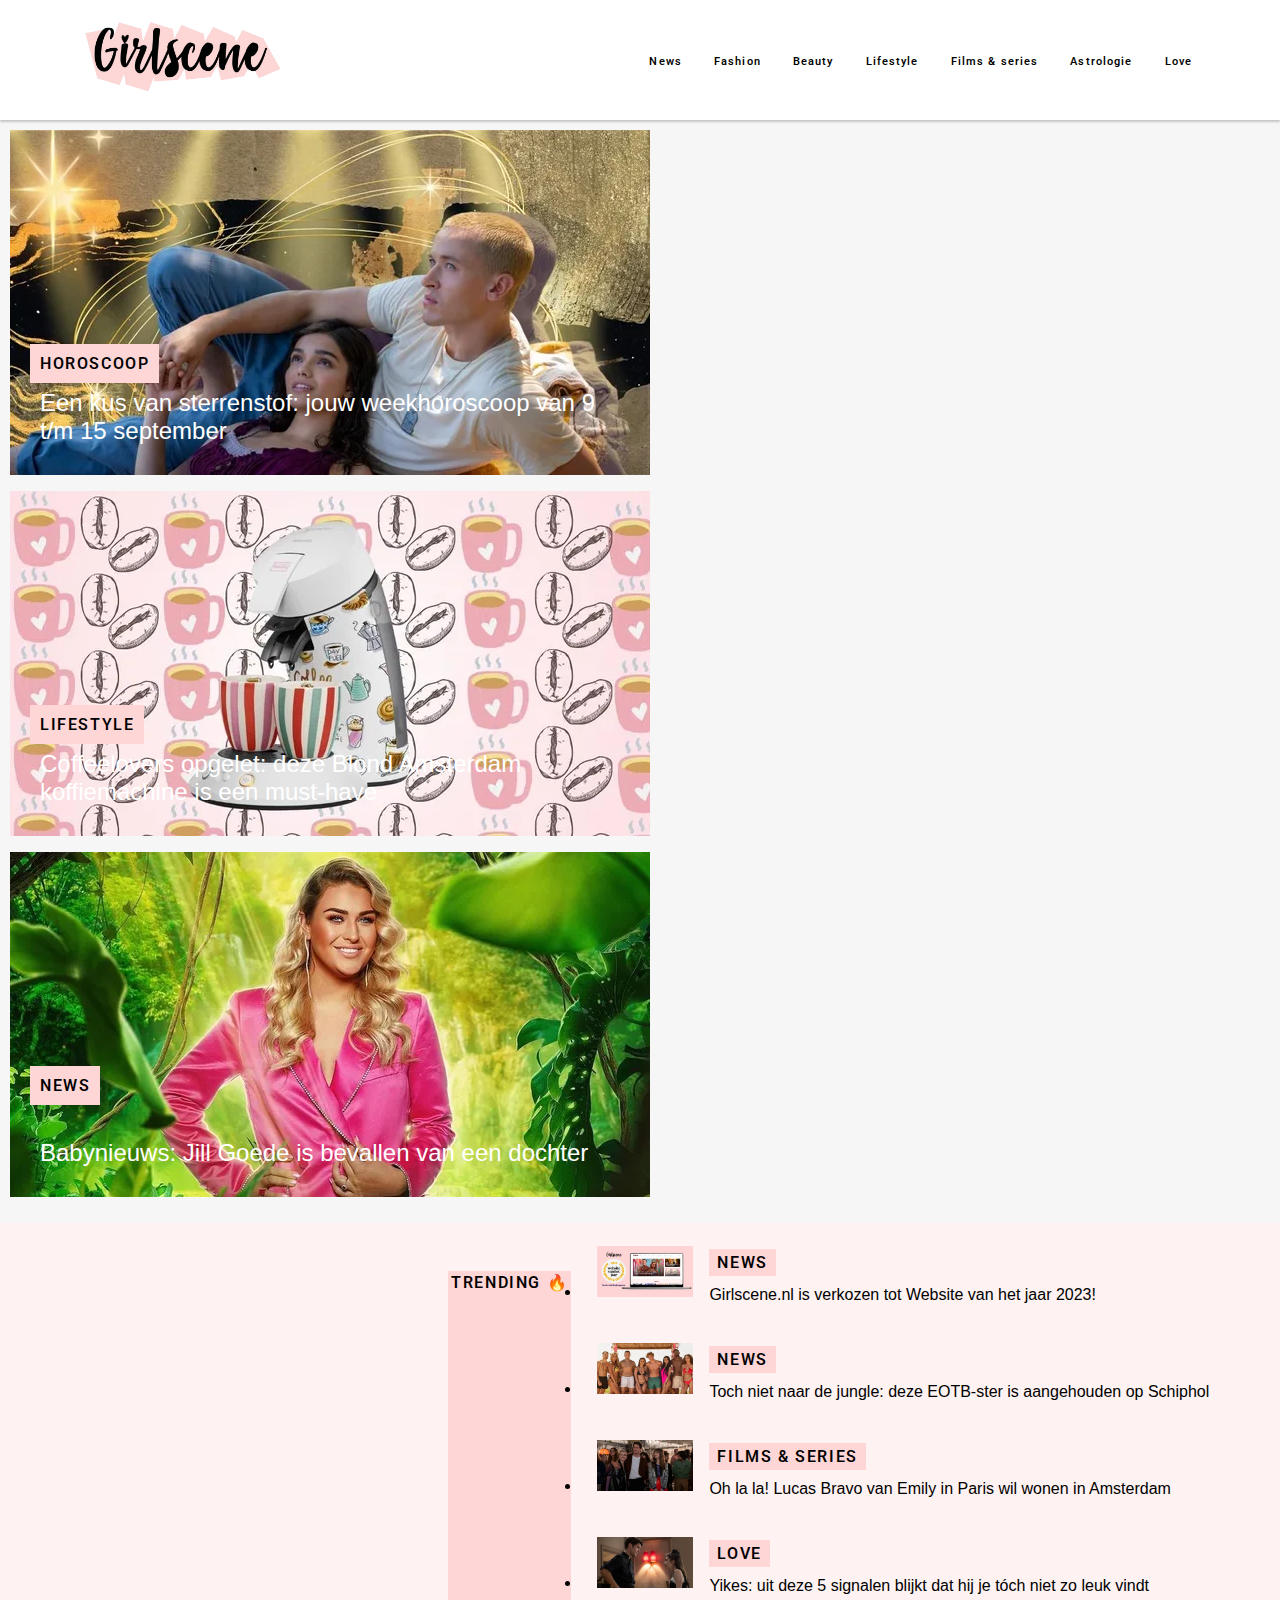
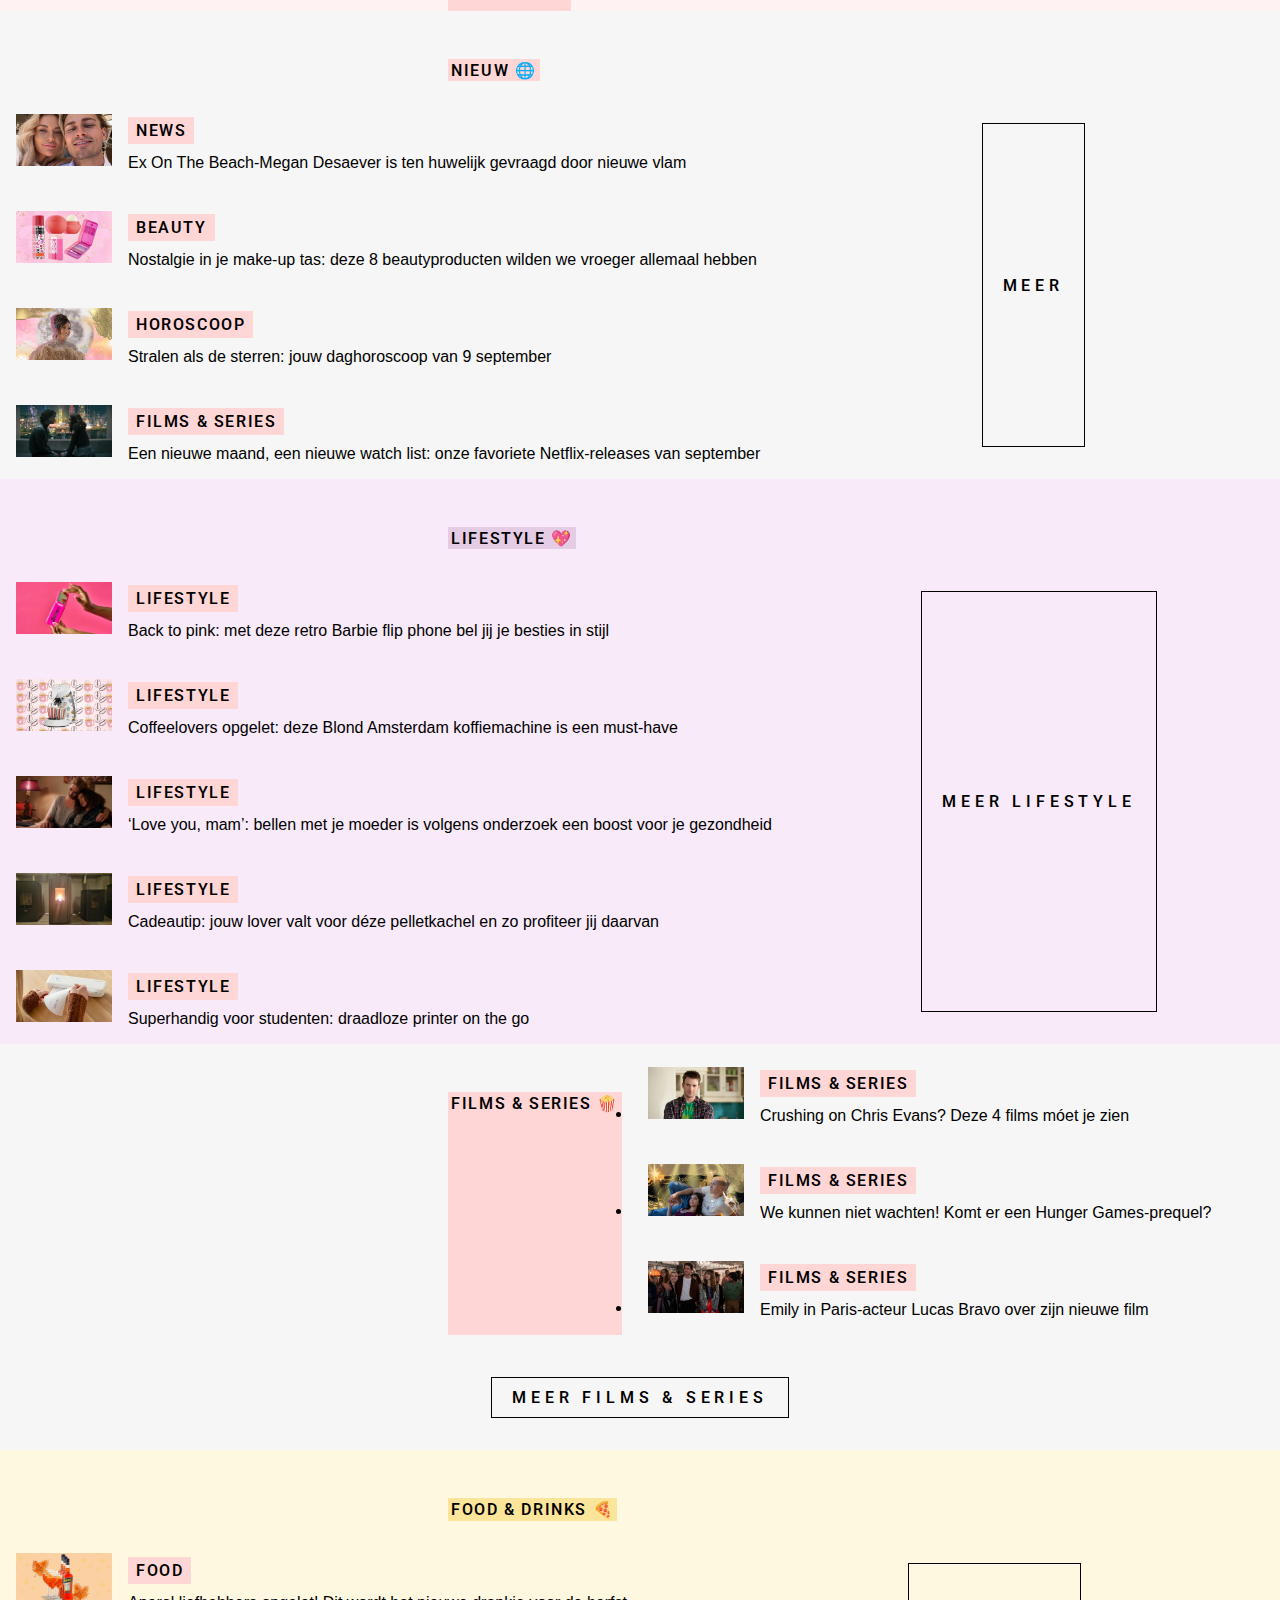
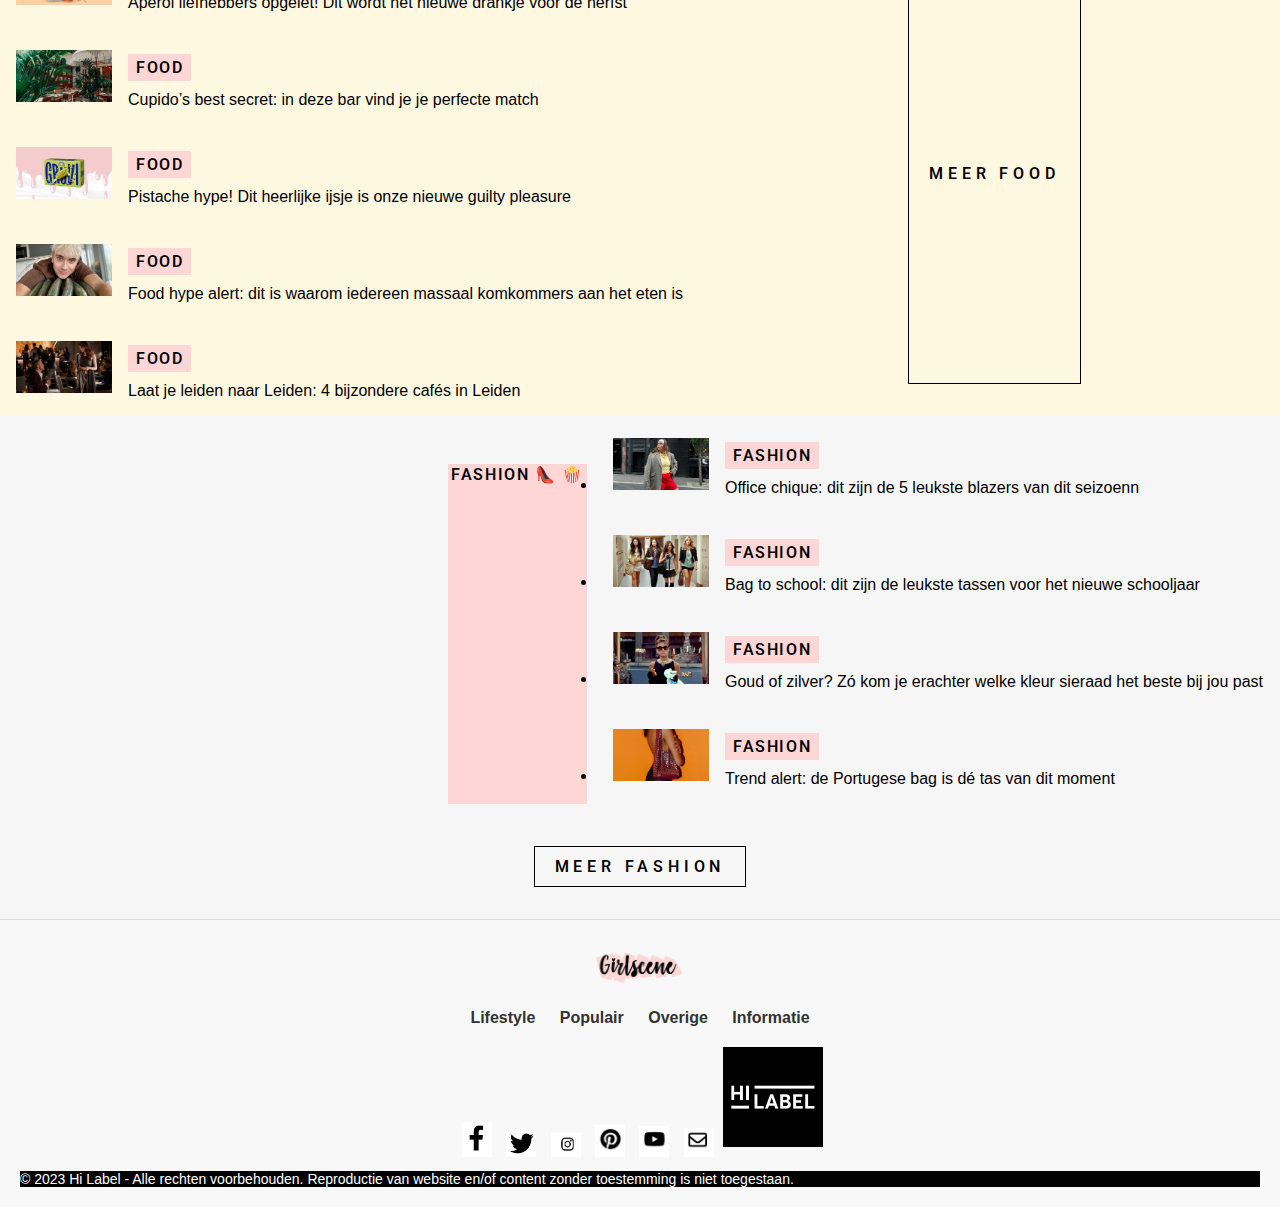
==== commit 71bd6922: "pagina toegevoegd" ====
--- a/index.html
+++ b/index.html
@@ -28,6 +28,7 @@
                 <li><a href="#astrology">Astrologie</a></li>
                 <li><a href="#love">Love</a></li>
             </ul>
+
 			<button><img src="fotos/streep.png" alt="Menu toggle" /></button>
         </nav>
     </header>
--- a/styles/style.css
+++ b/styles/style.css
@@ -47,13 +47,14 @@
     margin: 0;
     padding: 0;
     box-sizing: border-box;
+    position: relative;
 }
 
 /* Stijlen voor het logo */
 nav img {
     height: 2.5em; /* Pas de hoogte van het logo aan naar wens */
     margin-right: 2em; /* Ruimte tussen logo en navigatie-items */
-	z-index: 4;
+	z-index: 99;
 }
 
 /* Stijlen voor de navigatie links */
@@ -251,4 +252,12 @@
         --donkerpaars: #442944;
         --roze: #402020;
     }
-}+}
+
+
+
+
+
+
+
+
--- a/styles/main.css
+++ b/styles/main.css
@@ -85,7 +85,11 @@
     height: auto;
     display: block;
     transition: opacity 0.3s ease;
-}
+    margin-bottom: 1em;
+   
+   
+}
+
 
 /* Plaats de tekst boven de afbeelding */
 section:nth-of-type(1) h3, 
@@ -207,6 +211,7 @@
     text-transform: uppercase;
     box-sizing: border-box; /* Zorgt ervoor dat de border om de tekst heen zit zonder extra ruimte */
     margin: 0; /* Verwijdert eventuele extra marges */
+    width: fit-content;
 }
 
 
@@ -247,6 +252,7 @@
     padding: 4px 8px ;
     font-size: 1em;
     
+    
 }
 
 section:nth-of-type(2) a img,
@@ -275,3 +281,26 @@
     text-decoration: none;
     color: var(--zwart);
 }
+
+h2{ margin-top: 3em;
+    margin-left: 35%;
+    
+}
+
+section:nth-of-type(4) h2 {
+background-color: var(--paars);
+}
+
+section:nth-of-type(6) h2 {
+    background-color: var(--headingeten);
+
+}
+
+/* Hover effect voor alle afbeeldingen */
+   /* Hover effect voor doorzichtigheid op alle afbeeldingen */
+img:hover {
+    opacity: 0.8; /* Pas de mate van doorzichtigheid aan (0.5 is 50% doorzichtig) */
+    transition: opacity 0.3s ease; /* Voegt een vloeiende overgang toe */
+}
+
+
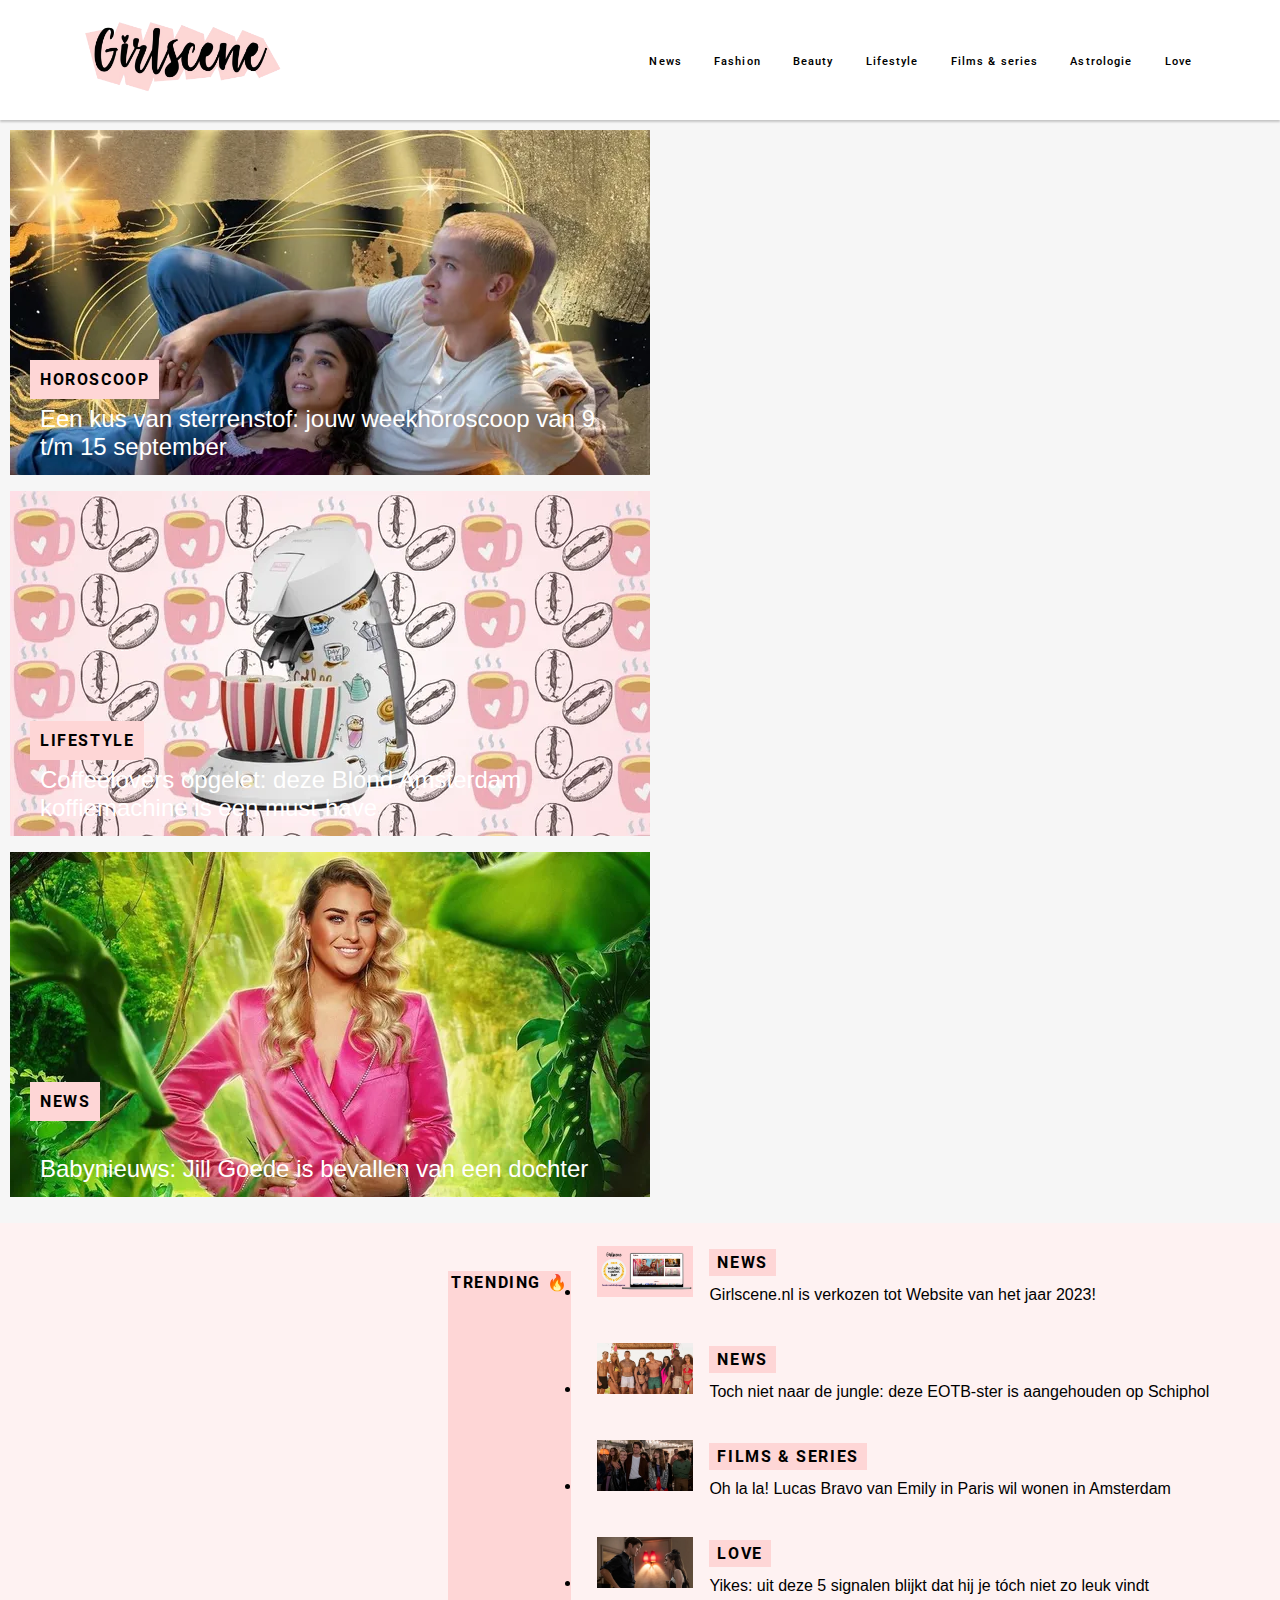
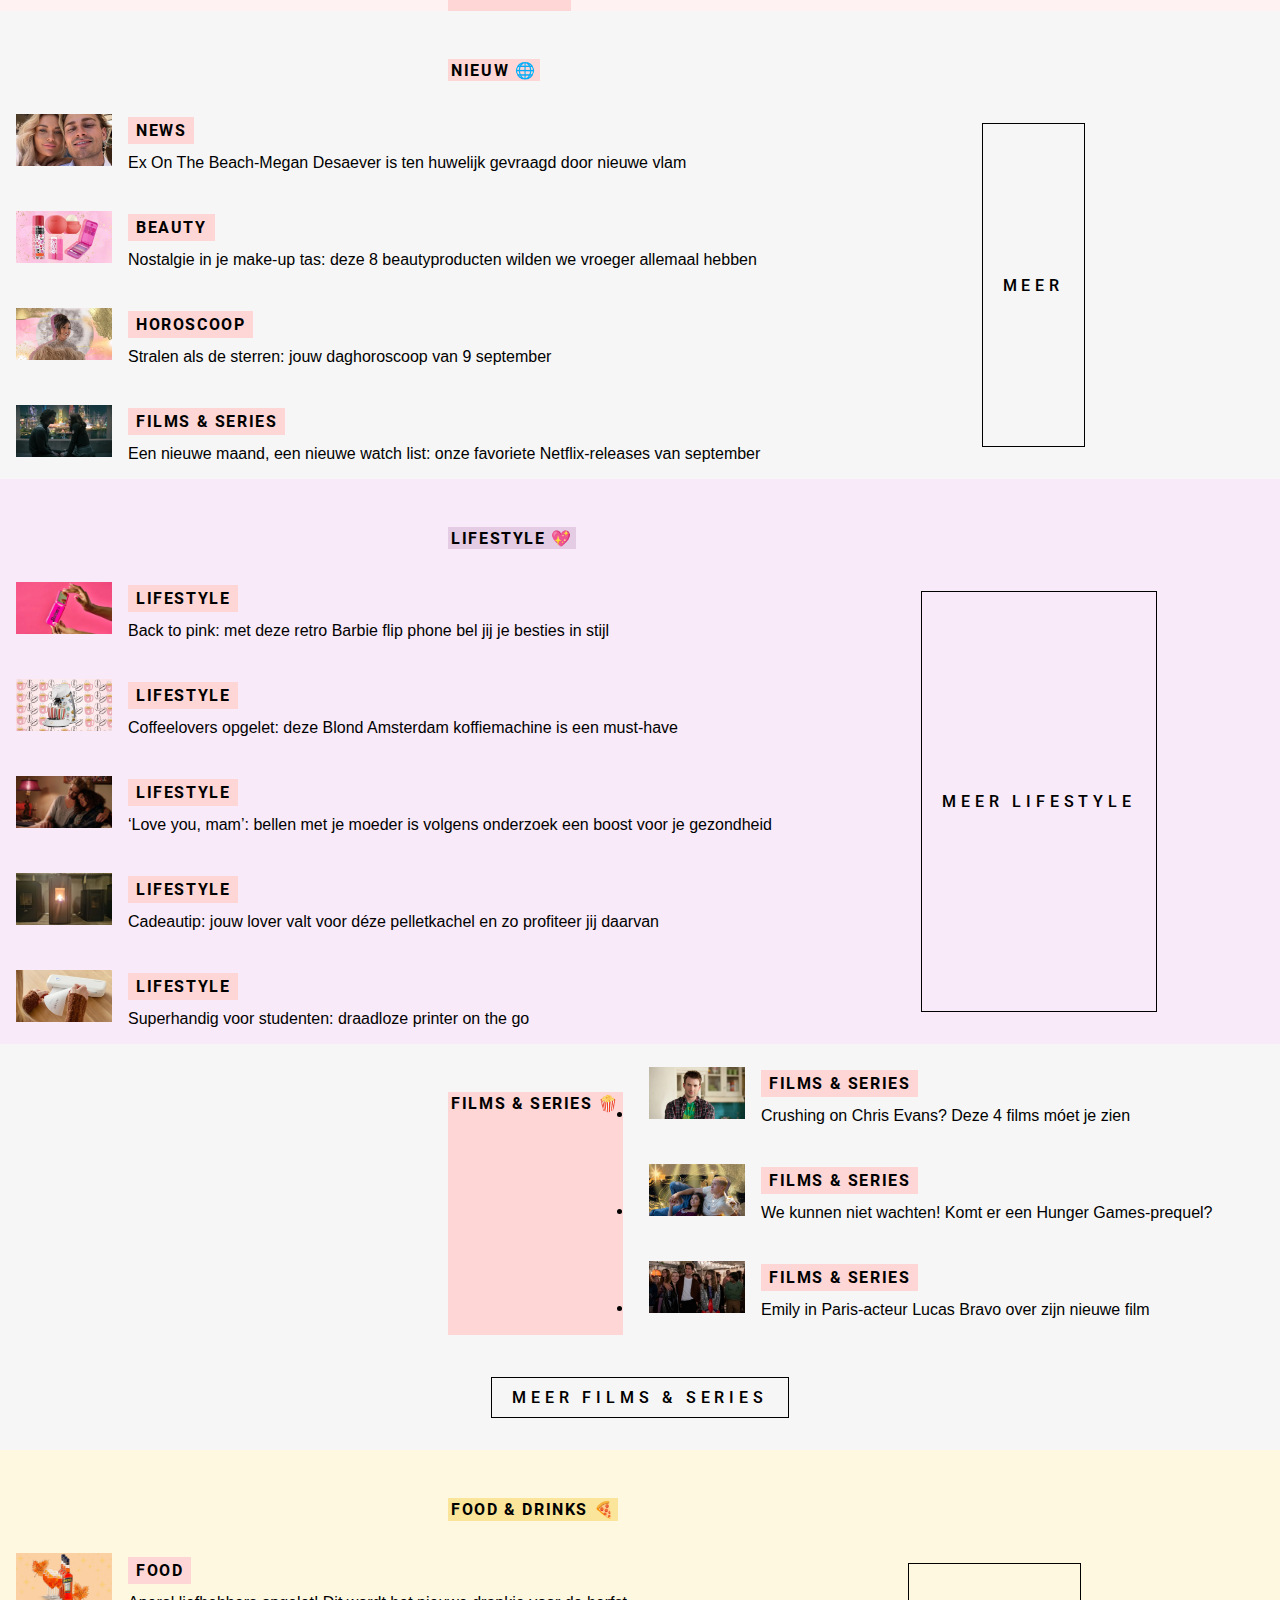
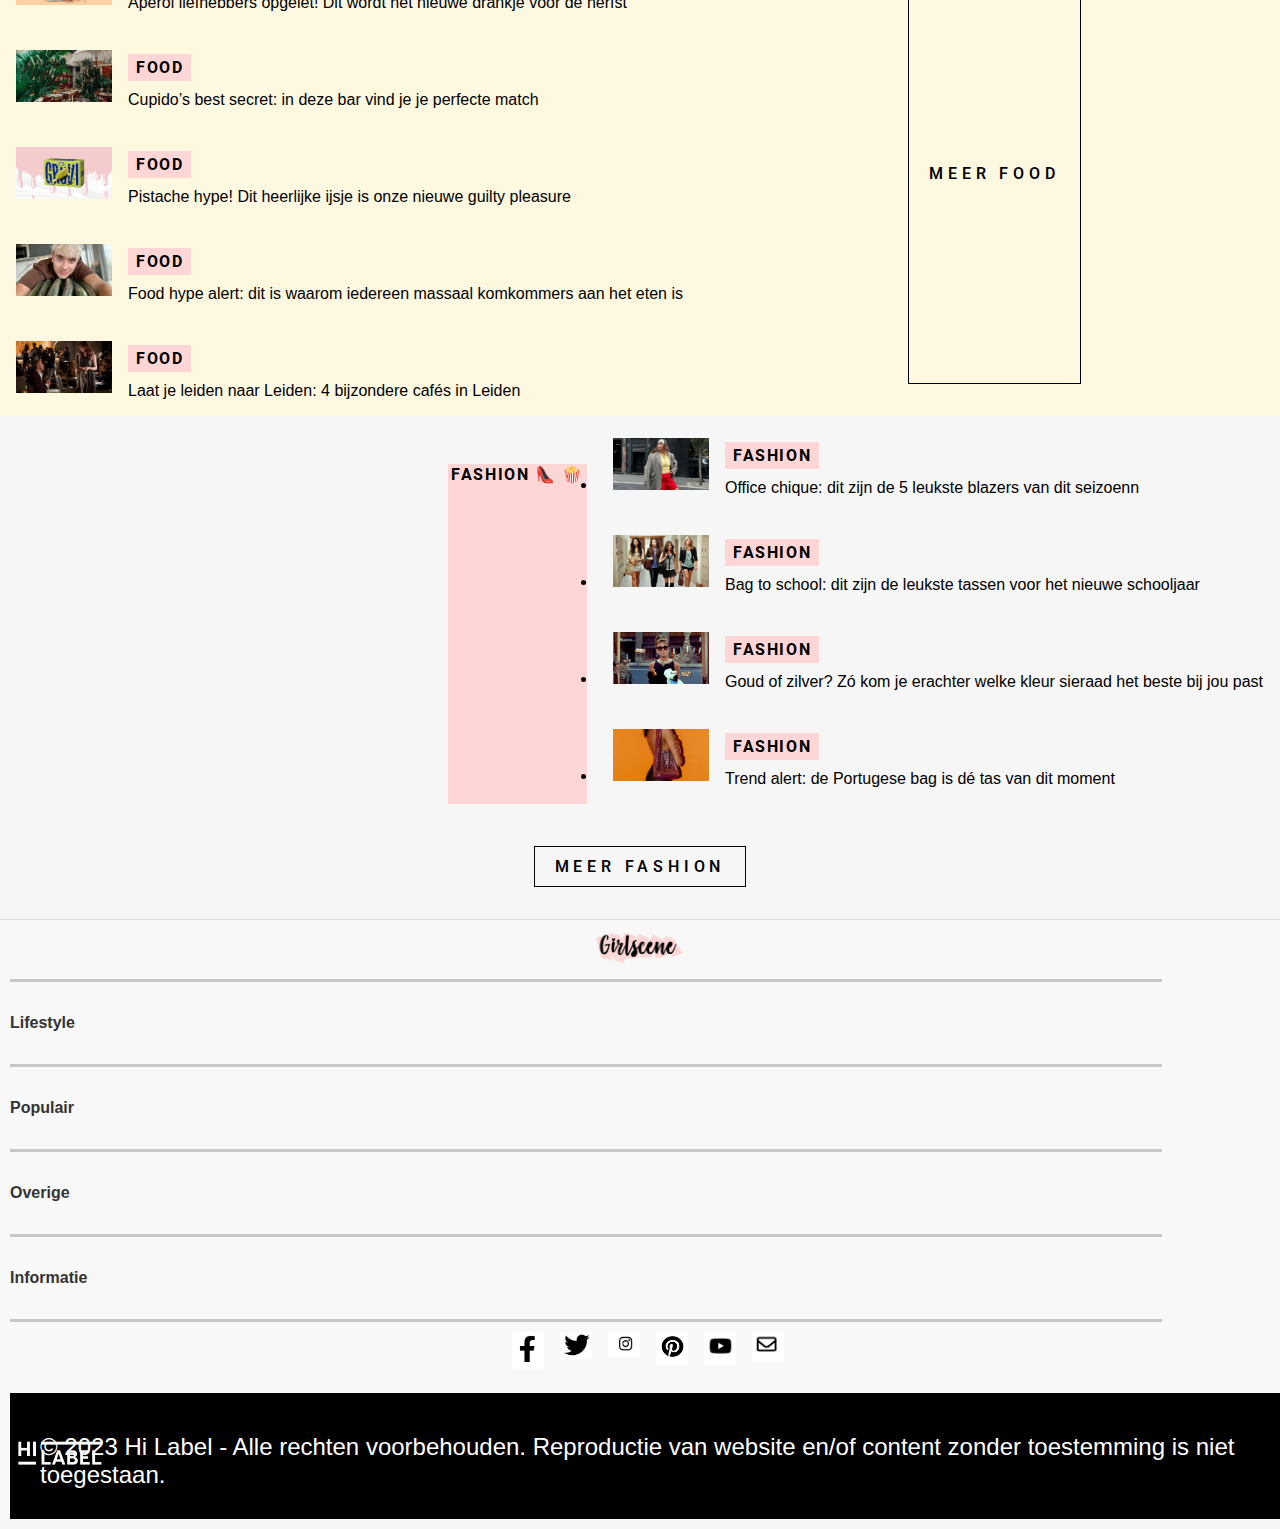
==== commit bd5e8581: "footer aangepast" ====
--- a/index.html
+++ b/index.html
@@ -368,29 +368,30 @@
 				<li><a href="#">Overige</a></li>
 				<li><a href="#">Informatie</a></li>
 			</ul>
-			
-				<a href="https://www.facebook.com" target="_blank">
+			<ul>
+			<li><a href="https://www.facebook.com" target="_blank">
 					<img src="fotos/facebook.png" alt="Facebook">
-				</a>
-				<a href="https://www.twitter.com" target="_blank">
+			</a></li>
+			<li><a href="https://www.twitter.com" target="_blank">
 					<img src="fotos/twitter.png" alt="Twitter">
-				</a>
-				<a href="https://www.instagram.com" target="_blank">
+			</a></li>
+			<li><a href="https://www.instagram.com" target="_blank">
 					<img src="fotos/instagram.png" alt="Instagram">
-				</a>
-				<a href="https://www.pinterest.com" target="_blank">
+			</a></li>
+			<li><a href="https://www.pinterest.com" target="_blank">
 					<img src="fotos/pinterest.png" alt="Pinterest">
-				</a>
-				<a href="https://www.youtube.com" target="_blank">
+			</a></li>
+			<li><a href="https://www.youtube.com" target="_blank">
 					<img src="fotos/youtube.png" alt="YouTube">
-				</a>
-				<a href="mailto:info@example.com">
+			</a></li>
+			<li><a href="mailto:info@example.com">
 					<img src="fotos/mail.png" alt="Email">
-				</a>
-			
-			
+			</a></li>
+		</ul>
+		<section>
 			<img src="fotos/label.jpeg" alt="logo van HI LABEL">
 			<p>© 2023 Hi Label - Alle rechten voorbehouden. Reproductie van website en/of content zonder toestemming is niet toegestaan.</p>
+		</section>
 		</footer>
 		<script defer src="scripts/script.js"></script>
 	</body>
--- a/styles/style.css
+++ b/styles/style.css
@@ -161,10 +161,14 @@
 /* Algemene styling voor de footer */
 footer {
     background-color: #f8f8f8; /* Lichtgrijze achtergrondkleur */
-    padding: 20px;
     text-align: center;
     border-top: 1px solid #ddd; /* Lichtgrijze bovenrand */
     font-family: Arial, sans-serif;
+    list-style: none;
+}
+footer li{
+    list-style-type: none;
+
 }
 
 /* Logo stijl */
@@ -175,15 +179,35 @@
 }
 
 /* Stijl voor de navigatielijst */
-footer ul {
-    list-style: none; /* Verwijder opsommingstekens */
-    padding: 0;
-    margin: 10px 0;
-}
-
-footer ul li {
-    display: inline;
+
+
+footer ul:first-of-type {
+    display: list-item;
     margin: 0 10px;
+    
+ 
+}
+
+
+
+footer ul:first-of-type li{
+    display: flex;
+    border-top-style: solid;
+    margin: 0;
+    padding: 2em 0;
+    width: 90%;
+    align-self: center;
+    border-color: #c7c7c7;
+
+}
+
+footer ul:first-of-type a{ 
+    text-align: left;
+}
+
+footer ul:first-of-type li:last-child {
+    border-bottom: solid;
+    border-color: #c7c7c7;
 }
 
 footer ul li a {
@@ -192,23 +216,46 @@
     font-weight: bold;
 }
 
-footer ul li a:hover {
-    color: #007bff; /* Blauwe kleur bij hover */
-}
-
-/* Stijl voor de sociale media iconen */
-footer a img {
-    max-width: 30px; /* Maximaal 30 pixels breed */
-    height: auto;
-    margin: 0 5px;
-}
+
+
 
 /* Stijl voor de copyright melding */
-footer p {
-    font-size: 14px;
-    color: #fff; /* Lichtgrijze tekstkleur */
-    margin: 10px 0 0;
+footer p:last-of-type {
+    bottom: 0;
+    color: #fff; /* Witte tekstkleur */
+    display: flex; /* Flexbox om de afbeelding en tekst naast elkaar te zetten */
+    align-items: center; /* Verticaal centreren van de inhoud */
+    padding: 10px; /* Voegt wat padding toe */
+    box-sizing: border-box; /* Houdt de padding binnen de breedte van de footer */
+    gap: 20px; /* Voegt ruimte toe tussen afbeelding en tekst */
+}
+
+/* Stijl voor de laatste afbeelding in de footer */
+footer img:last-of-type {
+    height: auto; /* Zorgt dat de hoogte wordt aangepast aan de breedte */
+}
+
+footer ul {
+    width: 100%;
+    
+   
+}
+
+footer ul img {
+    width: 2em;
+    margin-left: 1em;
+}
+
+footer section {
+    display: flex;
     background-color: #000;
+    
+}
+
+footer ul:nth-child(3) {
+   display: flex;
+   justify-content: center;
+
 }
 
 
@@ -217,7 +264,7 @@
     text-decoration: none;
     font-size: 0.7em;
     transition: color 0.3s ease;
-    font-family: 'Roboto', sans-serif;
+    font-family: sans;
     font-weight: 550;
     letter-spacing: 0.1em;
     text-decoration: none;
@@ -254,10 +301,3 @@
     }
 }
 
-
-
-
-
-
-
-
--- a/styles/main.css
+++ b/styles/main.css
@@ -32,12 +32,22 @@
     }
 }
 
+@font-face {
+    font-family: rechts;
+    src: url(../fonts/KFOlCnqEu92Fr1MmWUlfBBc4AMP6lQ.woff2) format("woff2");
+}
+
+@font-face {
+    font-family: links;
+    src: url(../fonts/KFOlCnqEu92Fr1MmWUlvAA.woff) format("woff2");
+}
 
 /* Basis styling voor de eerste section */
 section:nth-of-type(1) {
     position: relative;
     margin: 10px;
     overflow: hidden;
+    
 }
 
 section:nth-of-type(1) img {
@@ -60,17 +70,7 @@
     z-index: 1;
 }
 
-section:nth-of-type(1):hover::before {
-    opacity: 1;
-}
-
-section:nth-of-type(1) a {
-    position: relative;
-    display: block;
-    text-decoration: none;
-    color: inherit;
-    z-index: 2;
-}
+
 
 /* Stel de sectie in om de afbeelding en tekst te bevatten */
 section:nth-of-type(1) {
@@ -155,13 +155,13 @@
     gap: 10px;
 }
 
-@media (max-width: 768px) {
+@media (max-width: 640px) {
     section {
         flex-direction: column;
     }
 }
 
-@media (min-width: 769px) {
+@media (min-width: 640px) {
     section {
         flex-direction: row;
     }
@@ -205,7 +205,7 @@
     display: inline-block; /* Zorgt ervoor dat de breedte alleen de tekst omvat */
     text-align: center;
     font-size: 1em;
-    font-family: 'Roboto', sans-serif;
+    font-family:links;
     font-weight: 550;
     letter-spacing: 0.1em; /* Ruimte tussen letters blijft hetzelfde */
     text-transform: uppercase;
@@ -274,7 +274,7 @@
     text-decoration: none;
     font-size: 1rem;
     font-family: 'Trebuchet MS', 'Lucida Sans Unicode', 'Lucida Grande', 'Lucida Sans', Arial, sans-serif;
-text-align: left;
+    text-align: left;
 }
 
 a {
@@ -303,4 +303,8 @@
     transition: opacity 0.3s ease; /* Voegt een vloeiende overgang toe */
 }
 
-
+p {
+    font-style: sans;
+}
+
+
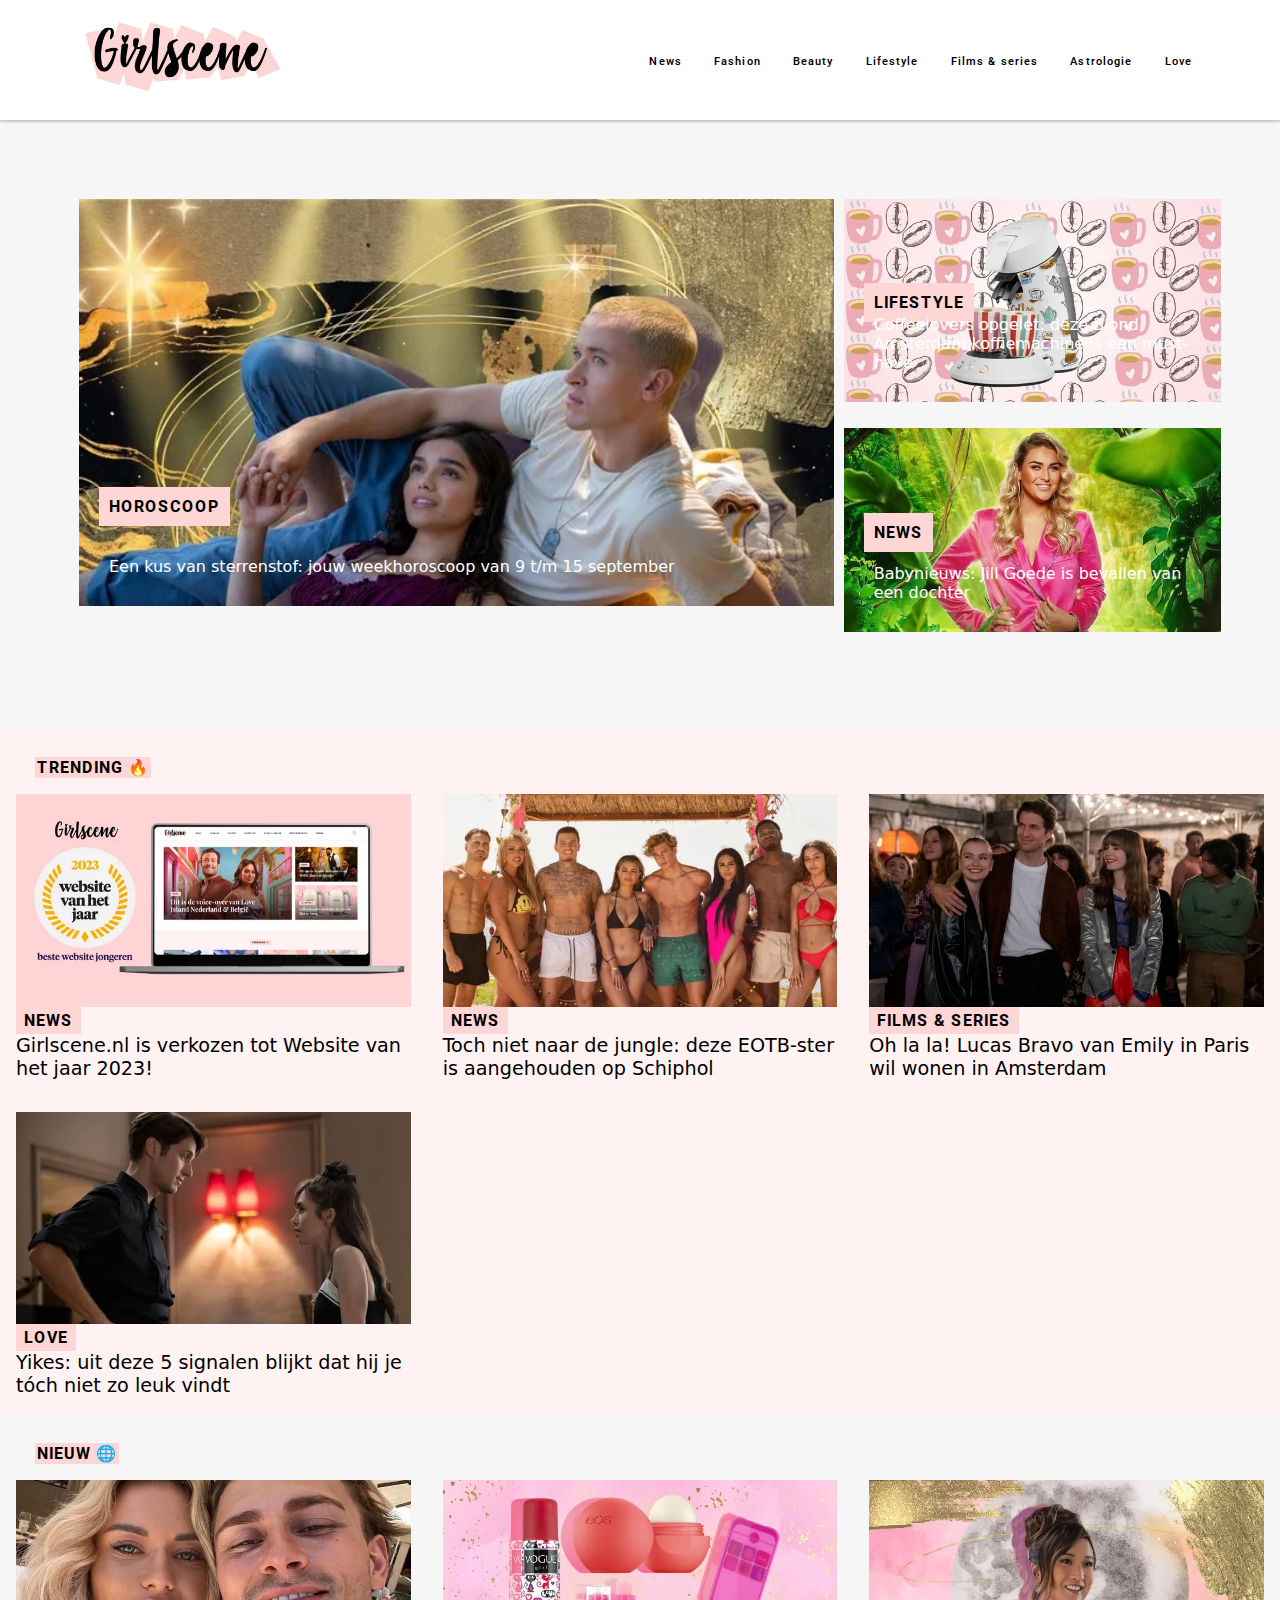
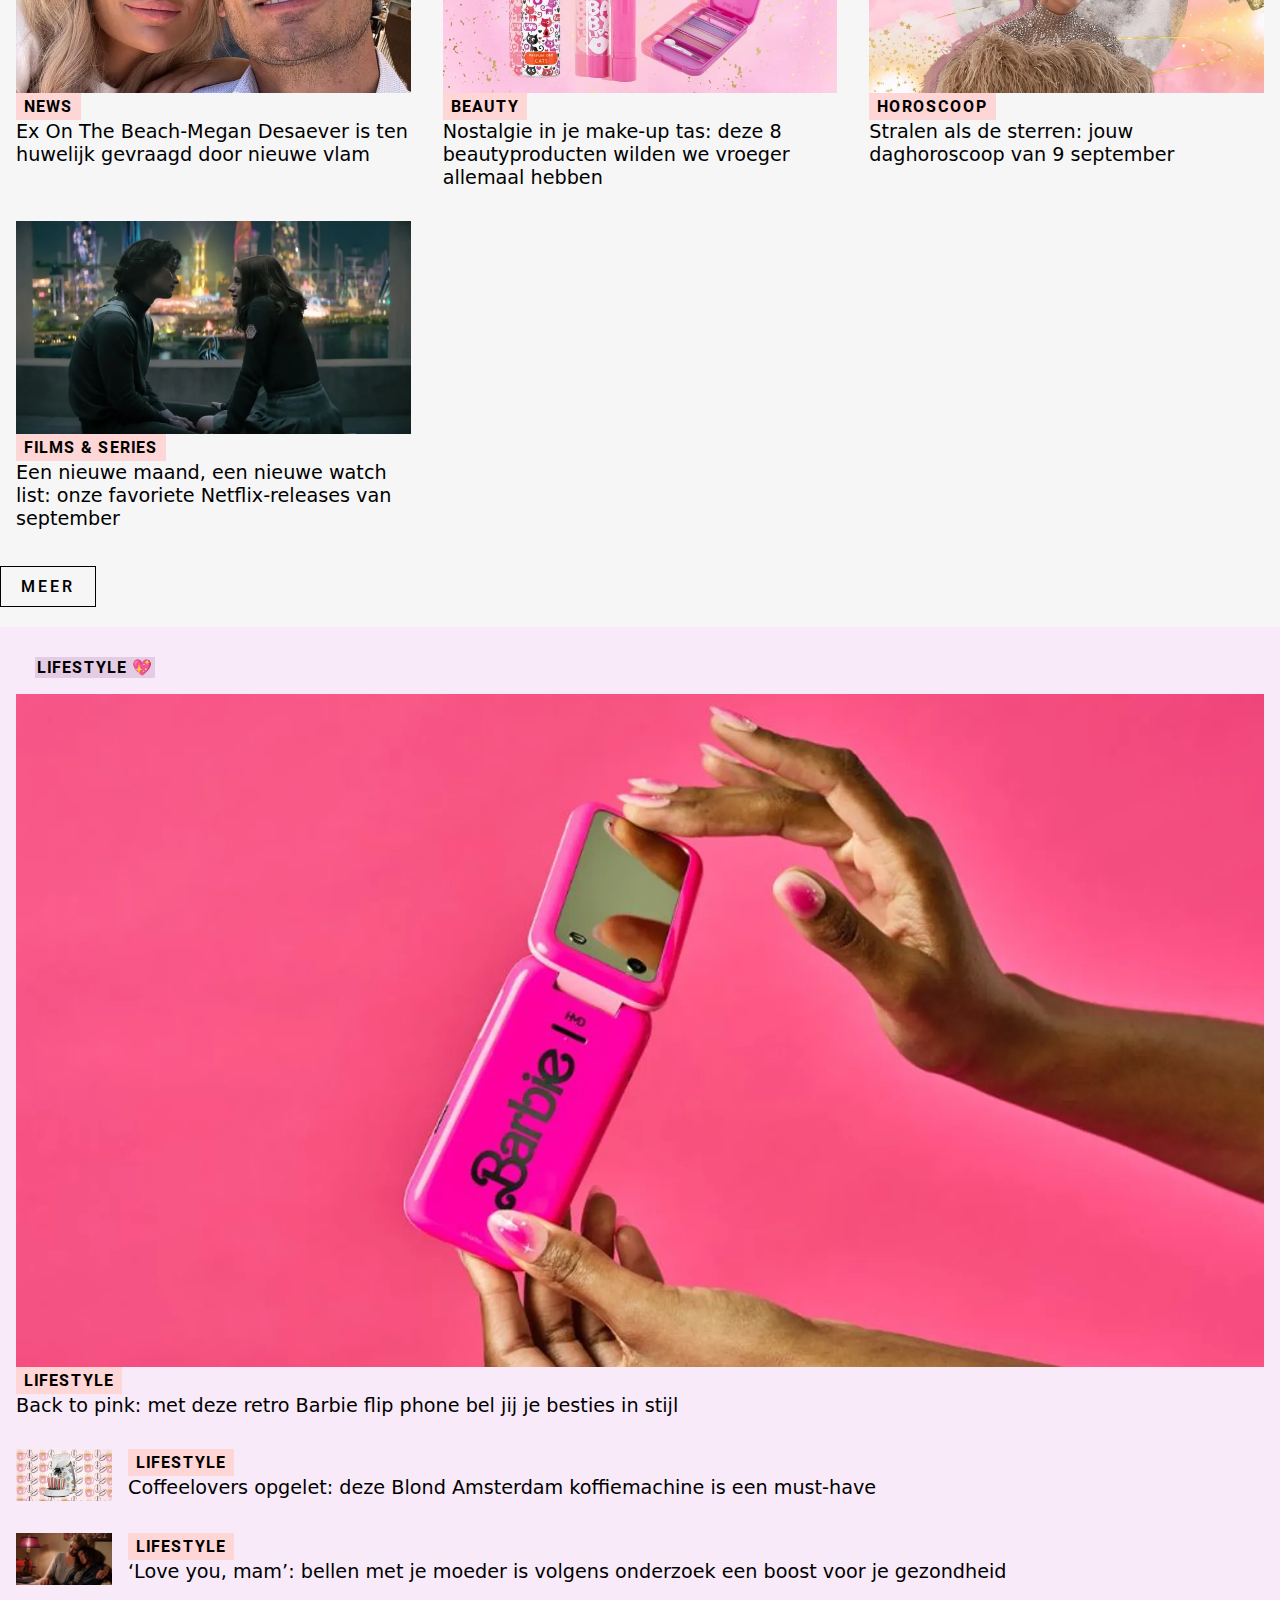
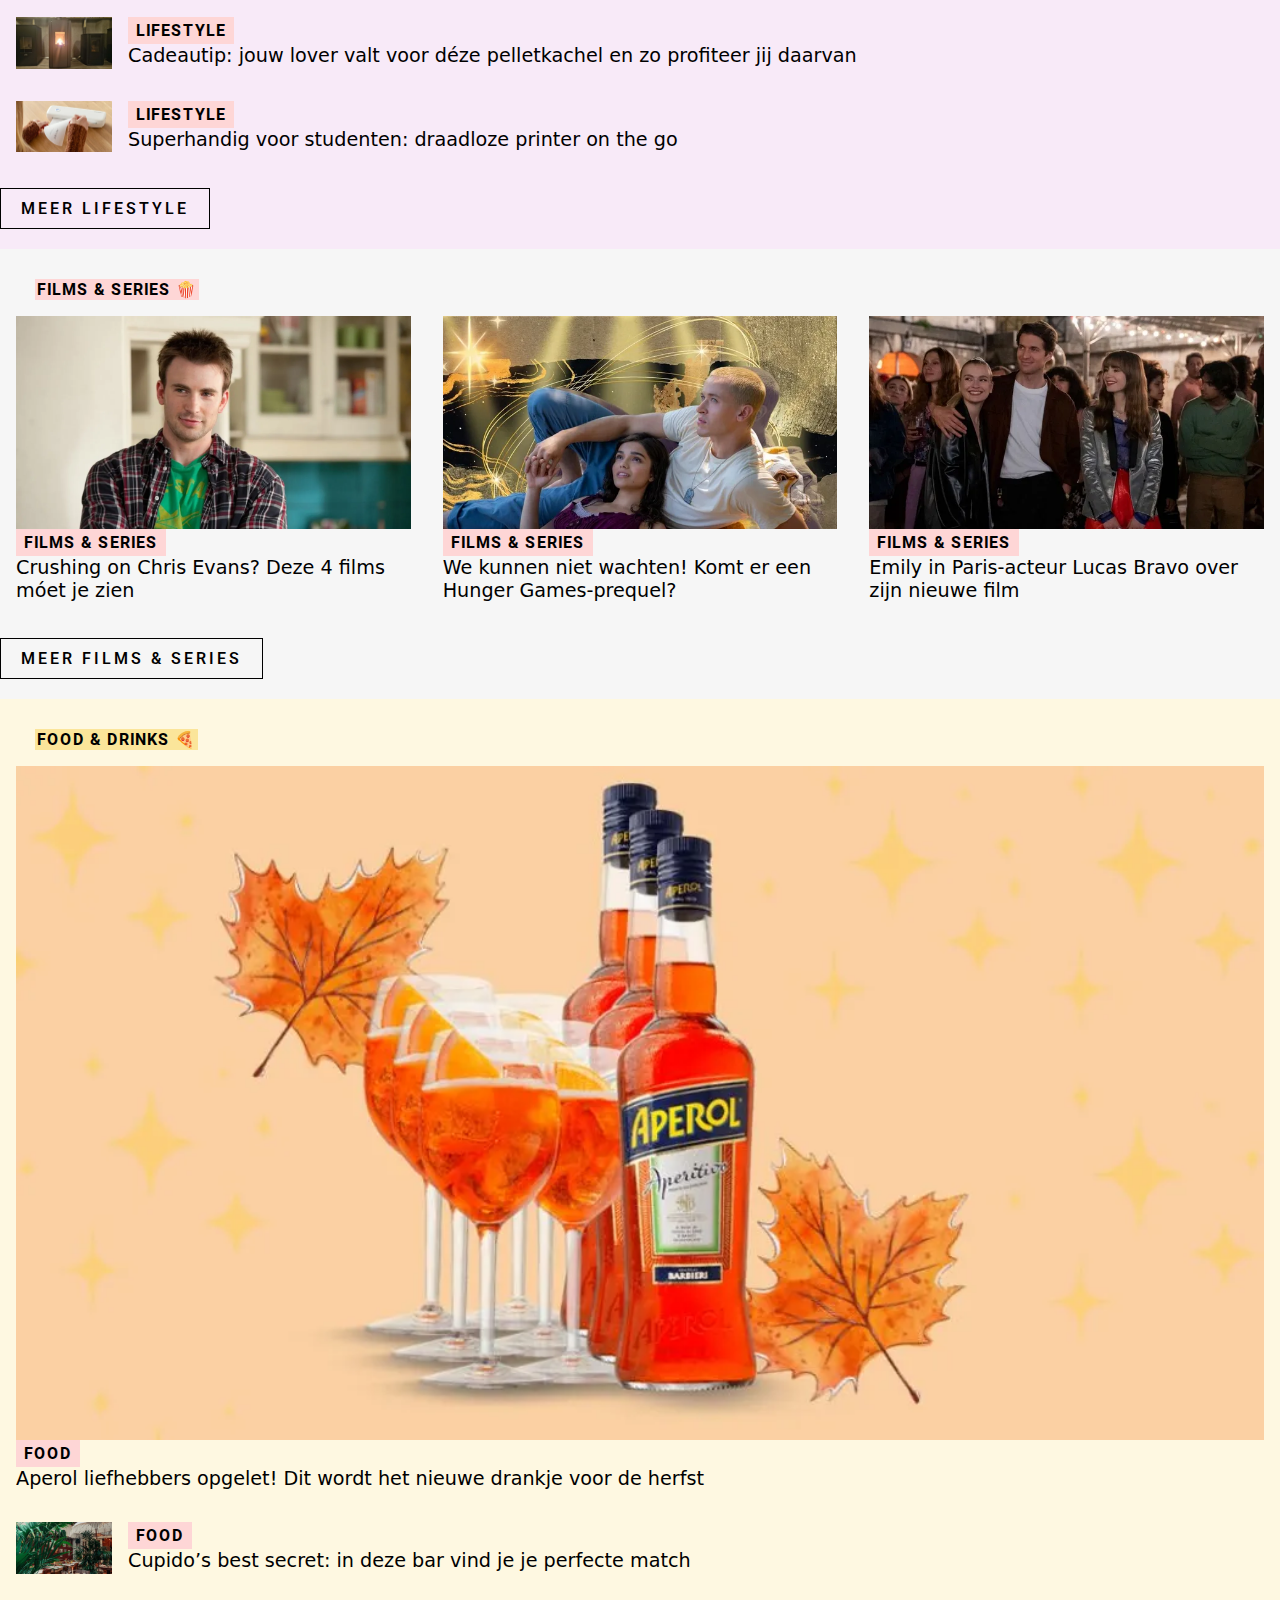
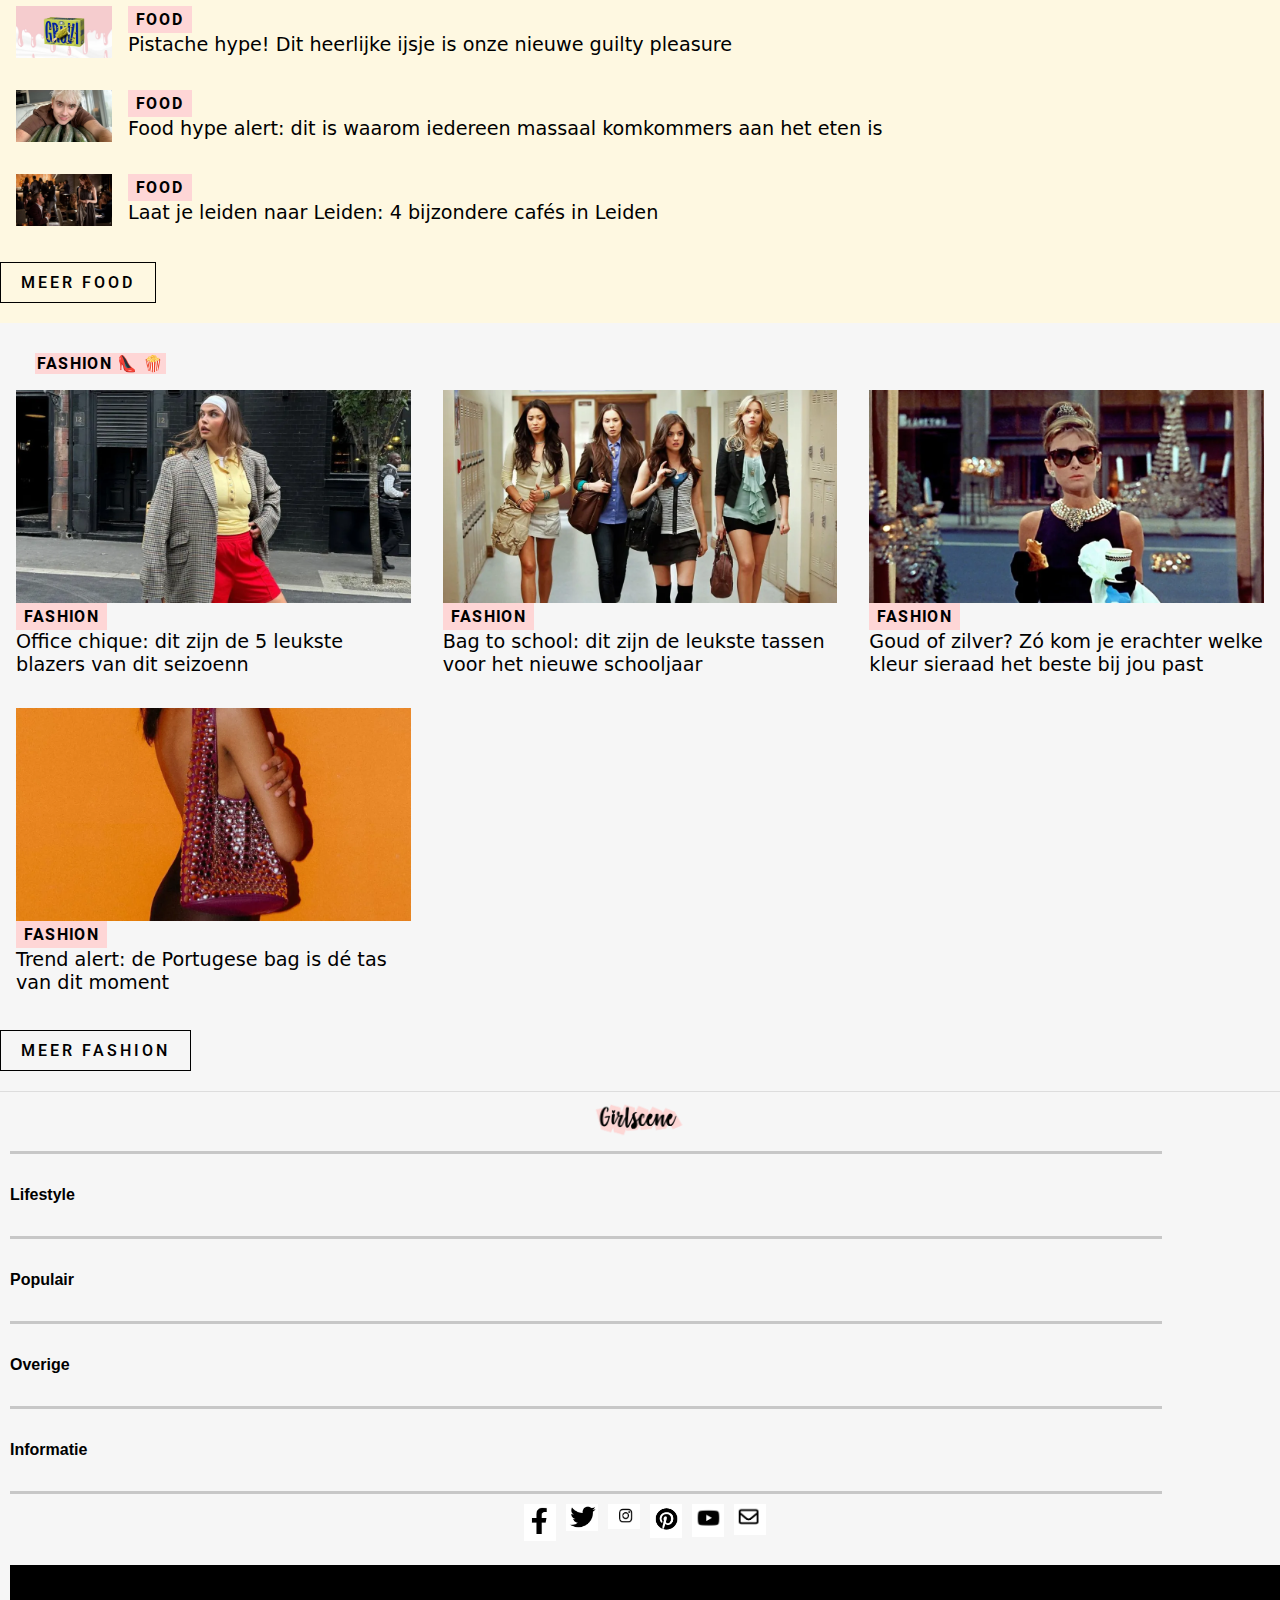
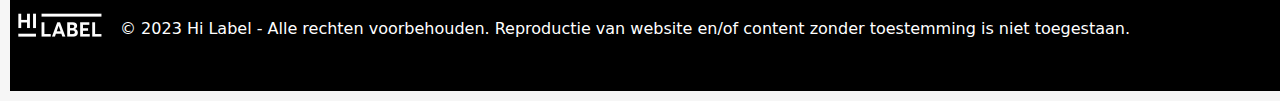
==== commit a53dbbac: "responsive" ====
--- a/index.html
+++ b/index.html
@@ -20,13 +20,13 @@
            
           <h1> <img src="fotos/logo.png" alt="Welkom op de Homepage van girlscene"> </h1> 
             <ul>
-                <li><a href="#news">News</a></li>
-                <li><a href="#fashion">Fashion</a></li>
-                <li><a href="#beauty">Beauty</a></li>
-                <li><a href="#lifestyle">Lifestyle</a></li>
+                <li><a lang="eng" href="#news">News</a></li>
+                <li><a lang="eng"  href="#fashion">Fashion</a></li>
+                <li><a lang="eng" href="#beauty">Beauty</a></li>
+                <li><a lang="eng" href="#lifestyle">Lifestyle</a></li>
                 <li><a href="#films-series">Films & series</a></li>
                 <li><a href="#astrology">Astrologie</a></li>
-                <li><a href="#love">Love</a></li>
+                <li><a lang="eng" href="#love">Love</a></li>
             </ul>
 
 			<button><img src="fotos/streep.png" alt="Menu toggle" /></button>
@@ -51,7 +51,7 @@
                 <li>
                     <article>
                         <a href="#">
-                            <h3>Lifestyle</h3>
+                            <h3 lang="eng" >Lifestyle</h3>
                             <p>Coffeelovers opgelet: deze Blond Amsterdam koffiemachine is een must-have</p>
                             <img src="fotos/koffiezetapparaat.webp" alt="Roze Blond Amsterdam koffiezetapparaat">
                         </a>
@@ -61,7 +61,7 @@
                 <li>
                     <article>
                         <a href="#">
-                            <h3>News</h3>
+                            <h3 lang="eng" >News</h3>
                             <p>Babynieuws: Jill Goede is bevallen van een dochter</p>
                             <img src="fotos/Jill.webp" alt="Jill Goede in roze pak voor jungle-achtergrond">
                         </a>
@@ -77,7 +77,7 @@
                 <li>
                     <article>
                         <a href="#">
-                            <h3>News</h3>
+                            <h3 lang="eng" >News</h3>
                             <p>Girlscene.nl is verkozen tot Website van het jaar 2023!</p>
                             <img src="fotos/girlscene.webp" alt="Screenshot van Girlscene website">
                         </a>
@@ -87,7 +87,7 @@
                 <li>
                     <article>
                         <a href="#">
-                            <h3>News</h3>
+                            <h3 lang="eng" >News</h3>
                             <p>Toch niet naar de jungle: deze EOTB-ster is aangehouden op Schiphol</p>
                             <img src="fotos/exonthebeach.webp" alt="Cast van Ex on the Beach">
                         </a>
@@ -107,7 +107,7 @@
                 <li>
                     <article>
                         <a href="#">
-                            <h3>Love</h3>
+                            <h3 lang="eng" >Love</h3>
                             <p>Yikes: uit deze 5 signalen blijkt dat hij je tóch niet zo leuk vindt</p>
                             <img src="fotos/koppel.webp" alt="Gefrustreerd stel kijkend naar elkaar">
                         </a>
@@ -123,7 +123,7 @@
                 <li>
                     <article>
                         <a href="#">
-                            <h3>News</h3>
+                            <h3 lang="eng" >News</h3>
                             <p>Ex On The Beach-Megan Desaever is ten huwelijk gevraagd door nieuwe vlam</p>
                             <img src="fotos/een.webp" alt="Megan Desaever met haar nieuwe vlam">
                         </a>
@@ -133,7 +133,7 @@
                 <li>
                     <article>
                         <a href="#">
-                            <h3>Beauty</h3>
+                            <h3 lang="eng" >Beauty</h3>
                             <p>Nostalgie in je make-up tas: deze 8 beautyproducten wilden we vroeger allemaal hebben</p>
                             <img src="fotos/twee.webp" alt="Oude beautyproducten zoals deodorant en eos lippenbalsem">
                         </a>
@@ -166,12 +166,12 @@
 
      
         <section>
-            <h2>Lifestyle 💖</h2>
-            <ul>
-                <li>
-                    <article>
-                        <a href="#">
-                            <h3>Lifestyle</h3>
+            <h2 lang="eng" >Lifestyle 💖</h2>
+            <ul>
+                <li>
+                    <article>
+                        <a href="#">
+                            <h3 lang="eng" >Lifestyle</h3>
                             <p>Back to pink: met deze retro Barbie flip phone bel jij je besties in stijl</p>
                             <img src="fotos/dertien.webp" alt="Retro Barbie flip phone">
                         </a>
@@ -181,7 +181,7 @@
                 <li>
                     <article>
                         <a href="#">
-                            <h3>Lifestyle</h3>
+                            <h3 lang="eng" >Lifestyle</h3>
                             <p>Coffeelovers opgelet: deze Blond Amsterdam koffiemachine is een must-have</p>
                             <img src="fotos/koffiezetapparaat.webp" alt="Blond Amsterdam koffiemachine">
                         </a>
@@ -191,7 +191,7 @@
                 <li>
                     <article>
                         <a href="#">
-                            <h3>Lifestyle</h3>
+                            <h3 lang="eng" >Lifestyle</h3>
                             <p>‘Love you, mam’: bellen met je moeder is volgens onderzoek een boost voor je gezondheid</p>
                             <img src="fotos/vijftien.webp" alt="Vrouw aan de telefoon met bijzondere effecten">
                         </a>
@@ -201,7 +201,7 @@
                 <li>
                     <article>
                         <a href="#">
-                            <h3>Lifestyle</h3>
+                            <h3 lang="eng" >Lifestyle</h3>
                             <p>Cadeautip: jouw lover valt voor déze pelletkachel en zo profiteer jij daarvan</p>
                             <img src="fotos/veertien.webp" alt="Pelletkachel met romantische sfeer">
                         </a>
@@ -211,7 +211,7 @@
                 <li>
                     <article>
                         <a href="#">
-                            <h3>Lifestyle</h3>
+                            <h3 lang="eng" >Lifestyle</h3>
                             <p>Superhandig voor studenten: draadloze printer on the go</p>
                             <img src="fotos/zestien.webp" alt="Draadloze printer voor onderweg">
                         </a>
@@ -258,12 +258,12 @@
 		</section>
 
 			<section>
-				<h2>food & drinks 🍕</h2>
+				<h2 lang="eng" >food & drinks 🍕</h2>
 				<ul>
 					<li>
 						<article>
 							<a href="#">
-								<h3>food</h3>
+								<h3 lang="eng" >food</h3>
 								<p>Aperol liefhebbers opgelet! Dit wordt het nieuwe drankje voor de herfst</p>
 								<img src="fotos/tweetwee.webp" alt="Een foto van een fles aperol spritz">
 							</a>
@@ -273,7 +273,7 @@
 					<li>
 						<article>
 							<a href="#">
-								<h3>food</h3>
+								<h3 lang="eng" >food</h3>
 								<p>Cupido’s best secret: in deze bar vind je je perfecte match</p>
 								<img src="fotos/tweeeen.webp" alt="foto van een bar met veel groene planten">
 							</a>
@@ -283,7 +283,7 @@
 					<li>
 						<article>
 							<a href="#">
-								<h3>food</h3>
+								<h3 lang="eng" >food</h3>
 								<p>Pistache hype! Dit heerlijke ijsje is onze nieuwe guilty pleasure</p>
 								<img src="fotos/twintig.webp" alt="De verpakking van een groen pistache ijsje op een stokje">
 							</a>
@@ -293,7 +293,7 @@
 					<li>
 						<article>
 							<a href="#">
-								<h3>food</h3>
+								<h3 lang="eng" >food</h3>
 								<p>Food hype alert: dit is waarom iedereen massaal komkommers aan het eten is</p>
 								<img src="fotos/achtien.webp" alt="Een foto van een blonde jongen met komkommers">
 							</a>
@@ -303,7 +303,7 @@
 					<li>
 						<article>
 							<a href="#">
-								<h3>food</h3>
+								<h3 lang="eng" >food</h3>
 								<p>Laat je leiden naar Leiden: 4 bijzondere cafés in Leiden</p>
 								<img src="fotos/negetien.webp" alt="Een foto van een vrouw en een man in een restaurant">
 							</a>
@@ -314,12 +314,12 @@
 			</section>
 	
 			<section>
-				<h2>Fashion 👠 🍿</h2>
+				<h2 lang="eng" >Fashion 👠 🍿</h2>
 				<ul>
 					<li>
 						<article>
 							<a href="#">
-								<h3>Fashion</h3>
+								<h3 lang="eng" >Fashion</h3>
 								<p>Office chique: dit zijn de 5 leukste blazers van dit seizoenn</p>
 								<img src="fotos/tweezes.webp" alt="Vrouw met een blazer aan op straat">
 							</a>
@@ -329,7 +329,7 @@
 					<li>
 						<article>
 							<a href="#">
-								<h3>Fashion</h3>
+								<h3 lang="eng" >Fashion</h3>
 								<p>Bag to school: dit zijn de leukste tassen voor het nieuwe schooljaar</p>
 								<img src="fotos/tweevijf.webp" alt="4 vrouwen die door een school-gang lopen">
 							</a>
@@ -339,7 +339,7 @@
 					<li>
 						<article>
 							<a href="#">
-								<h3>Fashion</h3>
+								<h3 lang="eng" >Fashion</h3>
 								<p>Goud of zilver? Zó kom je erachter welke kleur sieraad het beste bij jou past</p>
 								<img src="fotos/tweevier.webp" alt="Vrouwmet een zonnebril op en een nette jurk, ze draagt veel sieraden.">
 							</a>
@@ -349,7 +349,7 @@
 					<li>
 						<article>
 							<a href="#">
-								<h3>Fashion</h3>
+								<h3 lang="eng" >Fashion</h3>
 								<p>Trend alert: de Portugese bag is dé tas van dit moment</p>
 								<img src="fotos/tweedrie.webp" alt="Een roze glitter tas ">
 							</a>
@@ -363,10 +363,10 @@
 		<footer>
 			<img src="fotos/logo.png" alt="Het logo van girlscene ">
 			<ul>
-				<li><a href="#">Lifestyle</a></li>
-				<li><a href="#">Populair</a></li>
-				<li><a href="#">Overige</a></li>
-				<li><a href="#">Informatie</a></li>
+				<li><a lang="eng"  href="#">Lifestyle</a></li>
+				<li><a  lang="eng" href="#">Populair</a></li>
+				<li><a lang="eng"  href="#">Overige</a></li>
+				<li><a  lang="eng" href="#">Informatie</a></li>
 			</ul>
 			<ul>
 			<li><a href="https://www.facebook.com" target="_blank">
--- a/styles/style.css
+++ b/styles/style.css
@@ -6,7 +6,9 @@
     --wit: #fff; /* Witte kleur */
     --grijs: #6e6d6d;
     --zwart: #000; /* Zwart als tekstkleur */
-}
+    --border: #c7c7c7;
+}
+
 .visually-hidden {
 	clip: rect(0 0 0 0);
 	clip-path: inset(50%);
@@ -19,27 +21,7 @@
   
 body {
     background-color: var(--mainachtergrondkleur);
-}
-
-header {
-    background-color: var(--wit);
-    padding: 1em 4.5em;
-    display: flex;
-    align-items: center;
-    justify-content: space-between;
-    box-shadow: 0 2px 2px rgba(0, 0, 0, 0.2);
-    position: sticky;
-    top: 0;
-    z-index: 20; /* Zorgt ervoor dat de header boven andere elementen staat */
-}
-
-nav {
-    display: flex;
-    align-items: center; /* Centreert nav items verticaal in de nav */
-    width: 100%;
-    background-color: var(--wit);
-    position: relative;
-    z-index: 15; /* Zorgt ervoor dat de nav boven andere content staat */
+    overflow-x: hidden; /* Voorkomt horizontaal scrollen */
 }
 
 /* Reset voor marges en paddings */
@@ -50,48 +32,77 @@
     position: relative;
 }
 
-/* Stijlen voor het logo */
-nav img {
-    height: 2.5em; /* Pas de hoogte van het logo aan naar wens */
-    margin-right: 2em; /* Ruimte tussen logo en navigatie-items */
-	z-index: 99;
-}
-
-/* Stijlen voor de navigatie links */
+/* Typografie */
 nav a {
     color: var(--letterkleur);
     text-decoration: none;
-    font-size: 0.7em;
+    font-size: 0.7em; /* 11.2px */
     transition: color 0.3s ease;
     font-family: 'Roboto', sans-serif;
     font-weight: 550;
     letter-spacing: 0.1em;
 }
 
-/* Hamburgerknop */
+h3 {
+    color: var(--letterkleur);
+    text-decoration: none;
+    font-size: 0.7em; /* 11.2px */
+    transition: color 0.3s ease;
+    font-family: sans;
+    font-weight: 550;
+    letter-spacing: 0.1em;
+}
+
+/* Layout */
+header {
+    background-color: var(--wit);
+    padding: 1em 4.5em; /* 16px 72px */
+    display: flex;
+    align-items: center;
+    justify-content: space-between;
+    box-shadow: 0 0.125em 0.125em rgba(0, 0, 0, 0.2); /* 2px */
+    position: sticky;
+    top: 0;
+    z-index: 20; /* Zorgt ervoor dat de header boven andere elementen staat */
+}
+
+nav {
+    display: flex;
+    align-items: center; /* Centreert nav items verticaal in de nav */
+    width: 100%;
+    background-color: var(--wit);
+    position: relative;
+    z-index: 15; /* Zorgt ervoor dat de nav boven andere content staat */
+}
+
+/* Stijlen voor het logo */
+nav img {
+    height: 2.5em; /* 40px */
+    margin-right: 2em; /* 32px */
+    z-index: 99;
+}
+
 /* Hamburgerknop */
 nav button {
     position: absolute;
-    top: -2em; /* Verhoog deze waarde om de knop verder naar boven te verplaatsen */
-    right: -3em;
+    top: -2em; /* -32px */
+    right: -3em; /* -48px */
     background: none;
     border: none;
     cursor: pointer;
-    font-size: 2em;
+    font-size: 2em; /* 32px */
     display: block;
     z-index: 30; /* Zorgt dat de knop boven het menu en de nav staat */
 }
 
-/* Verwijder hover-effect voor de button */
 nav button:hover {
     color: inherit; /* Zorgt ervoor dat er geen kleurverandering is bij hover */
     background: none; /* Geen achtergrondverandering */
     cursor: pointer; /* Houdt de pointer als muisicoon */
 }
 
-/* Hamburgerknop afbeelding */
 nav button img {
-    width: 1em; /* Breedte van de hamburgerknop */
+    width: 1em; /* 16px */
     height: auto;
 }
 
@@ -115,7 +126,7 @@
 
 /* Menu-items */
 nav ul li {
-    margin: 1.5em 0; /* Ruimte tussen de menu-items */
+    margin: 1.5em 0; /* 24px */
 }
 
 nav ul li a {
@@ -129,8 +140,7 @@
 }
 
 /* Desktopstijl: bij grotere schermen */
-@media (min-width: 769px) {
-    /* Menu wordt statisch, horizontaal en zichtbaar */
+@media (min-width: 1000px) {
     nav ul {
         position: static;
         transform: none; /* Verwijdert de animatie */
@@ -140,94 +150,79 @@
         padding: 0;
     }
 
-    /* Verberg de hamburgerknop */
     nav button {
-        display: none;
-		
-    }
-
-    /* Menu-items inline bij desktop */
+        display: none; /* Verberg de hamburgerknop */
+    }
+
     nav ul li {
-        margin: 0 1em; /* Ruimte tussen de items horizontaal */
-    }
-}
-
+        margin: 0 1em; /* 16px */
+    }
+}
 
 nav a:hover {
     color: var(--h2kleur); /* Kleur van de tekst bij hover */
 }
 
-
 /* Algemene styling voor de footer */
 footer {
-    background-color: #f8f8f8; /* Lichtgrijze achtergrondkleur */
+    background-color: var(--mainachtergrondkleur); /* Lichtgrijze achtergrondkleur */
     text-align: center;
-    border-top: 1px solid #ddd; /* Lichtgrijze bovenrand */
+    border-top: 0.0625em solid #ddd; /* 1px */
     font-family: Arial, sans-serif;
-    list-style: none;
-}
-footer li{
+}
+
+footer li {
     list-style-type: none;
-
 }
 
 /* Logo stijl */
 footer img {
-    max-width: 100px; /* Maximaal 100 pixels breed */
+    max-width: 6.25em; /* 100px */
     height: auto;
-    margin: 10px 0;
+    margin: 0.625em 0; /* 10px */
 }
 
 /* Stijl voor de navigatielijst */
-
-
 footer ul:first-of-type {
     display: list-item;
-    margin: 0 10px;
-    
- 
-}
-
-
-
-footer ul:first-of-type li{
+    margin: 0 0.625em; /* 10px */
+}
+
+footer ul:first-of-type li {
     display: flex;
     border-top-style: solid;
     margin: 0;
-    padding: 2em 0;
+    padding: 2em 0; /* 32px */
     width: 90%;
     align-self: center;
-    border-color: #c7c7c7;
-
-}
-
-footer ul:first-of-type a{ 
+    border-color: var(--border);
+}
+
+footer ul:first-of-type a {
     text-align: left;
 }
 
 footer ul:first-of-type li:last-child {
     border-bottom: solid;
-    border-color: #c7c7c7;
+    border-color: var(--border);
 }
 
 footer ul li a {
     text-decoration: none;
-    color: #333; /* Donkergrijze tekstkleur */
+    color: var(--letterkleur); /* Donkergrijze tekstkleur */
     font-weight: bold;
 }
-
-
-
 
 /* Stijl voor de copyright melding */
 footer p:last-of-type {
     bottom: 0;
-    color: #fff; /* Witte tekstkleur */
+    color: var(--wit); /* Witte tekstkleur */
     display: flex; /* Flexbox om de afbeelding en tekst naast elkaar te zetten */
     align-items: center; /* Verticaal centreren van de inhoud */
-    padding: 10px; /* Voegt wat padding toe */
+    padding: 0.625em; /* 10px */
     box-sizing: border-box; /* Houdt de padding binnen de breedte van de footer */
-    gap: 20px; /* Voegt ruimte toe tussen afbeelding en tekst */
+    gap: 1.25em; /* 20px */
+    font-size: 1em; /* 16px */
 }
 
 /* Stijl voor de laatste afbeelding in de footer */
@@ -237,67 +232,48 @@
 
 footer ul {
     width: 100%;
-    
-   
 }
 
 footer ul img {
-    width: 2em;
-    margin-left: 1em;
+    width: 2em; /* 32px */
+    margin-left: 0.625em; /* 10px */
 }
 
 footer section {
     display: flex;
-    background-color: #000;
-    
+    background-color: var(--letterkleur);
 }
 
 footer ul:nth-child(3) {
    display: flex;
    justify-content: center;
-
-}
-
-
-h3 {
-    color: var(--letterkleur);
-    text-decoration: none;
-    font-size: 0.7em;
-    transition: color 0.3s ease;
-    font-family: sans;
-    font-weight: 550;
-    letter-spacing: 0.1em;
-    text-decoration: none;
-}
-
-/* Voor het centreren van h3 in de artikelen */
-article a {
-    display: flex;
-    flex-direction: column;
-    align-items: center; /* Horizontaal centreren */
-    text-align: center; /* Tekst in het midden */
-}
-
-article h3 {
-    margin: 10px 0; /* Optionele marge om wat ruimte toe te voegen */
-    font-size: 1.5em; /* Eventueel de grootte aanpassen */
 }
 
 /* Dark mode */
 @media (prefers-color-scheme: dark) {
     :root {
         --letterkleur: #fff; /* Lichtere letterkleur */
-        --h2kleur: #4a4a4a; /* Donkerdere kleur voor borders om h2 */
+        --h2kleur: #d9a6a6; /* Lichtere kleur voor borders om h2 */
         --mainachtergrondkleur: #121212; /* Donkere achtergrondkleur */
-        --tweedeachtergrondkleur: #333; /* Donkerdere tweede achtergrondkleur */
+        --tweedeachtergrondkleur: #1e1e1e; /* Donkerdere tweede achtergrondkleur */
         --wit: #1e1e1e; /* Donker wit voor donkere modus */
-        --grijs: #aaaaaa;
+        --grijs: #aaaaaa; /* Lichtere grijs voor leesbaarheid */
         --zwart: #fff; /* Lichtere tekstkleur */
-        --headingeten: #c1a91f;
-        --achtergrondeten: #3e3e1a;
-        --paars: #5e3b5e;
-        --donkerpaars: #442944;
-        --roze: #402020;
-    }
-}
-
+        --border: #333; /* Donkerdere border kleur */
+        --headingeten: #c1a91f; /* Gele kleur voor headings */
+        --achtergrondeten: #3e3e1a; /* Donkergrijze achtergrondkleur voor eten */
+        --paars: #5e3b5e; /* Donkerpaarse kleur */
+        --donkerpaars: #442944; /* Nog donkerder paarse kleur */
+        --roze: #402020; /* Roze kleur */
+    }
+
+    /* Specific styles for dark mode */
+    header, nav, footer {
+        background-color: var(--tweedeachtergrondkleur); /* Use darker background for header and footer */
+    }
+
+    nav a, footer ul li a {
+        color: var(--letterkleur); /* Light text color for links */
+    }
+
+}--- a/styles/main.css
+++ b/styles/main.css
@@ -1,17 +1,16 @@
-
 :root {
     --letterkleur: #000; /* Letterkleur */
     --h2kleur: #efbebe; /* Kleur voor borders om h2 */
     --mainachtergrondkleur: #f6f6f6; /* Achtergrondkleur */
     --tweedeachtergrondkleur: #fed6d6; /* Tweede achtergrondkleur */
     --wit: #fff; /* Witte kleur */
-    --grijs: #6e6d6d;
+    --grijs: #6e6d6d; /* Grijze kleur */
     --zwart: #000; /* Zwart als tekstkleur */
-    --headingeten: #FBE59A;
-    --achtergrondeten: #FEF8E1;
-    --paars: #E4CCE4;
-    --donkerpaars: #F8EAF8;
-    --roze: #FEF2F2;
+    --headingeten: #FBE59A; /* Kleur voor headings eten */
+    --achtergrondeten: #FEF8E1; /* Achtergrondkleur eten */
+    --paars: #E4CCE4; /* Paarse kleur */
+    --donkerpaars: #F8EAF8; /* Donkerpaarse kleur */
+    --roze: #FEF2F2; /* Roze kleur */
 }
 
 /* Dark mode */
@@ -22,13 +21,13 @@
         --mainachtergrondkleur: #121212; /* Donkere achtergrondkleur */
         --tweedeachtergrondkleur: #333; /* Donkerdere tweede achtergrondkleur */
         --wit: #1e1e1e; /* Donker wit voor donkere modus */
-        --grijs: #aaaaaa;
+        --grijs: #aaaaaa; /* Donkere grijs */
         --zwart: #fff; /* Lichtere tekstkleur */
-        --headingeten: #c1a91f;
-        --achtergrondeten: #3e3e1a;
-        --paars: #5e3b5e;
-        --donkerpaars: #442944;
-        --roze: #402020;
+        --headingeten: #c1a91f; /* Kleur voor headings eten in dark mode */
+        --achtergrondeten: #3e3e1a; /* Achtergrondkleur eten in dark mode */
+        --paars: #5e3b5e; /* Paarse kleur in dark mode */
+        --donkerpaars: #442944; /* Donkerpaarse kleur in dark mode */
+        --roze: #402020; /* Roze kleur in dark mode */
     }
 }
 
@@ -37,17 +36,13 @@
     src: url(../fonts/KFOlCnqEu92Fr1MmWUlfBBc4AMP6lQ.woff2) format("woff2");
 }
 
-@font-face {
-    font-family: links;
-    src: url(../fonts/KFOlCnqEu92Fr1MmWUlvAA.woff) format("woff2");
-}
-
 /* Basis styling voor de eerste section */
 section:nth-of-type(1) {
     position: relative;
-    margin: 10px;
+    margin: 0.625em; /* 10px */
     overflow: hidden;
-    
+    width: 100%;
+    box-sizing: border-box;
 }
 
 section:nth-of-type(1) img {
@@ -55,124 +50,40 @@
     height: auto;
     display: block;
     transition: opacity 0.3s ease;
-}
-
-section:nth-of-type(1)::before {
-    content: "";
-    position: absolute;
-    top: 0;
-    left: 0;
-    width: 100%;
-    height: 100%;
-    background: rgba(255, 255, 255, 0.5);
-    opacity: 0;
-    transition: opacity 0.3s ease;
-    z-index: 1;
-}
-
-
-
-/* Stel de sectie in om de afbeelding en tekst te bevatten */
-section:nth-of-type(1) {
-    position: relative; /* Maakt de sectie referentie voor absolute positionering */
-    width: 100%;
-    box-sizing: border-box;
-}
-
-/* Afbeelding styling */
-section:nth-of-type(1) img {
-    width: 100%;
-    height: auto;
-    display: block;
-    transition: opacity 0.3s ease;
-    margin-bottom: 1em;
-   
-   
-}
-
+    margin-bottom: 1em; /* 16px */
+}
 
 /* Plaats de tekst boven de afbeelding */
 section:nth-of-type(1) h3, 
-section:nth-of-type(1) p {
+main section:nth-of-type(1) p {
     position: absolute;
-    left: 20px; /* Houdt de tekst uitgelijnd aan de linkerkant */
-    color: var(--zwart);
+    left: 1.25em; /* 20px */
+    color: var(--wit);
     z-index: 2; /* Zorgt dat de tekst boven de afbeelding komt */
     margin: 0;
-    padding: 10px;
+    padding: 0.625em; /* 10px */
     box-sizing: border-box;
+    font-size: 1em;
 }
 
 /* Positioneer h3 vlak boven de p */
 section:nth-of-type(1) h3 {
-    bottom: 60px; /* Houdt de h3 vlak boven de p */
+    bottom: 3.75em; /* 60px */
     font-size: 1em; /* Grote tekst op grote schermen */
-    margin-bottom: 2em;
-}
-
-section:nth-of-type(1) p {
-    bottom: 20px; /* Plaats de p vlak boven de onderkant van de afbeelding */
-    width: calc(100% - 40px); /* Zorgt dat de tekst wat padding heeft aan de zijkanten */
-    font-size: 1.5em;
+    margin-bottom: 1.25em; /* 20px */
+    color: var(--zwart);
+}
+
+main section:nth-of-type(1) p {
+    bottom: 1.25em; /* 20px */
+    font-size: 1em;
     text-align: left;
-    border-radius: 5px;
-    color: #fff;
-}
-
-/* Media query voor middelgrote schermen */
-@media (max-width: 800px) {
-    section:nth-of-type(1) h3 {
-        font-size: 1em; /* Iets kleinere tekst op middelgrote schermen */
-        bottom: 50px;
-    }
-
-    section:nth-of-type(1) p {
-        font-size: 1.5em;
-        bottom: 20px;
-    }
-}
-
-/* Media query voor kleine schermen */
-@media (max-width: 500px) {
-    section:nth-of-type(1) h3 {
-        font-size: 1em; /* Kleinere tekst op kleine schermen */
-        bottom: 40px;
-    }
-
-    section:nth-of-type(1) p {
-        font-size: 1em; /* Kleinere tekst voor p op kleine schermen */
-        padding: 15px;
-        bottom: 10px;
-    }
-}
-
-
-
-/* Flexbox instellingen voor de artikelen in een container */
-section {
-    display: flex;
-    flex-wrap: wrap;
-    gap: 10px;
-}
-
-@media (max-width: 640px) {
-    section {
-        flex-direction: column;
-    }
-}
-
-@media (min-width: 640px) {
-    section {
-        flex-direction: row;
-    }
-}
-
-/* Stijl voor de overige secties */
-
+    border-radius: 0.3125em; /* 5px */
+}
 
 /* Knoppen stijl */
 button {
-    border: 1px solid var(--letterkleur);
+    border: 0.0625em solid var(--letterkleur); /* 1px */
     background-color: transparent;
     color: var(--letterkleur);
     font: inherit;
@@ -180,17 +91,16 @@
     display: inline-flex;
     justify-content: center;
     align-items: center;
-    padding: 10px 20px;
-    margin: 2em auto;
+    padding: 0.625em 1.25em; /* 10px 20px */
+    margin: 1.25em auto; /* 20px */
     text-align: center;
     font-size: 1em;
     transition: background-color 0.3s, color 0.3s;
     font-weight: 550;
     font-family: 'Roboto', sans-serif;
     text-transform: uppercase;
-    letter-spacing: 0.3em;
-}
-
+    letter-spacing: 0.1875em; /* 3px */
+}
 
 button:hover {
     background-color: var(--h2kleur);
@@ -201,24 +111,23 @@
 h2, h3 {
     background-color: var(--tweedeachtergrondkleur);
     color: var(--letterkleur);
-    padding: 0.1em 0.2em; /* Minimale padding zodat de border strakker om de tekst zit */
+    padding: 0.0625em 0.125em; /* 1px 2px */
     display: inline-block; /* Zorgt ervoor dat de breedte alleen de tekst omvat */
     text-align: center;
     font-size: 1em;
-    font-family:links;
+    font-family: rechts;
     font-weight: 550;
-    letter-spacing: 0.1em; /* Ruimte tussen letters blijft hetzelfde */
+    letter-spacing: 0.0625em; /* 1px */
     text-transform: uppercase;
     box-sizing: border-box; /* Zorgt ervoor dat de border om de tekst heen zit zonder extra ruimte */
     margin: 0; /* Verwijdert eventuele extra marges */
     width: fit-content;
 }
 
-
-
 section:nth-of-type(2) {
     background-color: var(--roze);
 }
+
 section:nth-of-type(4) {
     background-color: var(--donkerpaars);
 }
@@ -235,10 +144,10 @@
 section:nth-of-type(6) a,
 section:nth-of-type(7) a {
     display: grid;
-    grid-template-columns: 6em 1fr;
+    grid-template-columns: 6em 1fr; /* 96px 1fr */
     grid-template-rows: max-content 1fr;
-    gap: 0 1em;
-    padding: 1em;
+    gap: 0 1em; /* 0 16px */
+    padding: 1em; /* 16px */
 }
 
 section:nth-of-type(2) a h3,
@@ -249,10 +158,8 @@
 section:nth-of-type(7) a h3 {
     background-color: var(--tweedeachtergrondkleur);
     color: var(--letterkleur);
-    padding: 4px 8px ;
-    font-size: 1em;
-    
-    
+    padding: 0.25em 0.5em; /* 4px 8px */
+    font-size: 1em;
 }
 
 section:nth-of-type(2) a img,
@@ -272,8 +179,8 @@
 /* Algemene stijl voor tekst */
 p {
     text-decoration: none;
-    font-size: 1rem;
-    font-family: 'Trebuchet MS', 'Lucida Sans Unicode', 'Lucida Grande', 'Lucida Sans', Arial, sans-serif;
+    font-size: 1.2em; /* 16px */
+    font-family: sans;
     text-align: left;
 }
 
@@ -282,29 +189,89 @@
     color: var(--zwart);
 }
 
-h2{ margin-top: 3em;
-    margin-left: 35%;
-    
+h2 {
+    margin-top: 1.875em; /* 30px */
+    margin-left: 2.1875em; /* 35px */
 }
 
 section:nth-of-type(4) h2 {
-background-color: var(--paars);
+    background-color: var(--paars);
 }
 
 section:nth-of-type(6) h2 {
     background-color: var(--headingeten);
-
-}
-
-/* Hover effect voor alle afbeeldingen */
-   /* Hover effect voor doorzichtigheid op alle afbeeldingen */
+}
+
+/* Hover effect voor afbeeldingen */
 img:hover {
     opacity: 0.8; /* Pas de mate van doorzichtigheid aan (0.5 is 50% doorzichtig) */
     transition: opacity 0.3s ease; /* Voegt een vloeiende overgang toe */
 }
 
-p {
-    font-style: sans;
-}
-
-
+/* Voor middelgrote schermen */
+@media (min-width: 770px) { 
+    section:first-of-type ul {
+        display: grid;
+        grid-template-columns: 1fr 1fr;
+        grid-template-rows: auto auto;
+        margin: 4em;
+        list-style: none;
+    }
+    /* Selecteer alleen de eerste afbeelding binnen de eerste sectie */
+    section:nth-of-type(1) li:first-of-type {
+        grid-column: 1 / 3;
+    }
+    section:nth-of-type(2) ul,
+    section:nth-of-type(3) ul,
+    section:nth-of-type(5) ul,
+    section:nth-of-type(7) ul {
+        display: grid;
+        grid-template-columns: 1fr 1fr; 
+        grid-template-rows: auto auto;
+        list-style: none;
+    }
+    section:nth-of-type(2) a,
+    section:nth-of-type(3) a,
+    section:nth-of-type(5) a,
+    section:nth-of-type(7) a {
+        display: grid;
+        grid-template-columns: 1fr;
+    }
+
+    section:nth-of-type(4) li:first-of-type article a,
+    section:nth-of-type(6) li:first-of-type article a{
+        display: grid;
+        grid-template-columns: 1fr;
+
+    }
+    
+
+    
+    
+
+}
+
+@media (min-width: 1000px) { 
+    section:first-of-type ul {
+        display: grid;
+        grid-template-columns: 2fr 1fr;
+        grid-template-rows: repeat(2, 1fr);
+        gap: 0.625em; /* 10px */
+        padding: 0.3125em; /* 5px */
+        list-style: none;
+    }
+    /* Selecteer alleen de eerste afbeelding binnen de eerste sectie */
+    section:nth-of-type(1) li:first-of-type {
+        grid-column: 1; /* Plaats de grote foto in de eerste kolom */
+        grid-row: 1 / span 2;
+    }
+    section:nth-of-type(2) ul,
+    section:nth-of-type(3) ul,
+    section:nth-of-type(5) ul,
+    section:nth-of-type(7) ul {
+        display: grid;
+        grid-template-columns: 1fr 1fr 1fr; 
+        grid-template-rows: auto auto;
+        list-style: none;
+    }
+}
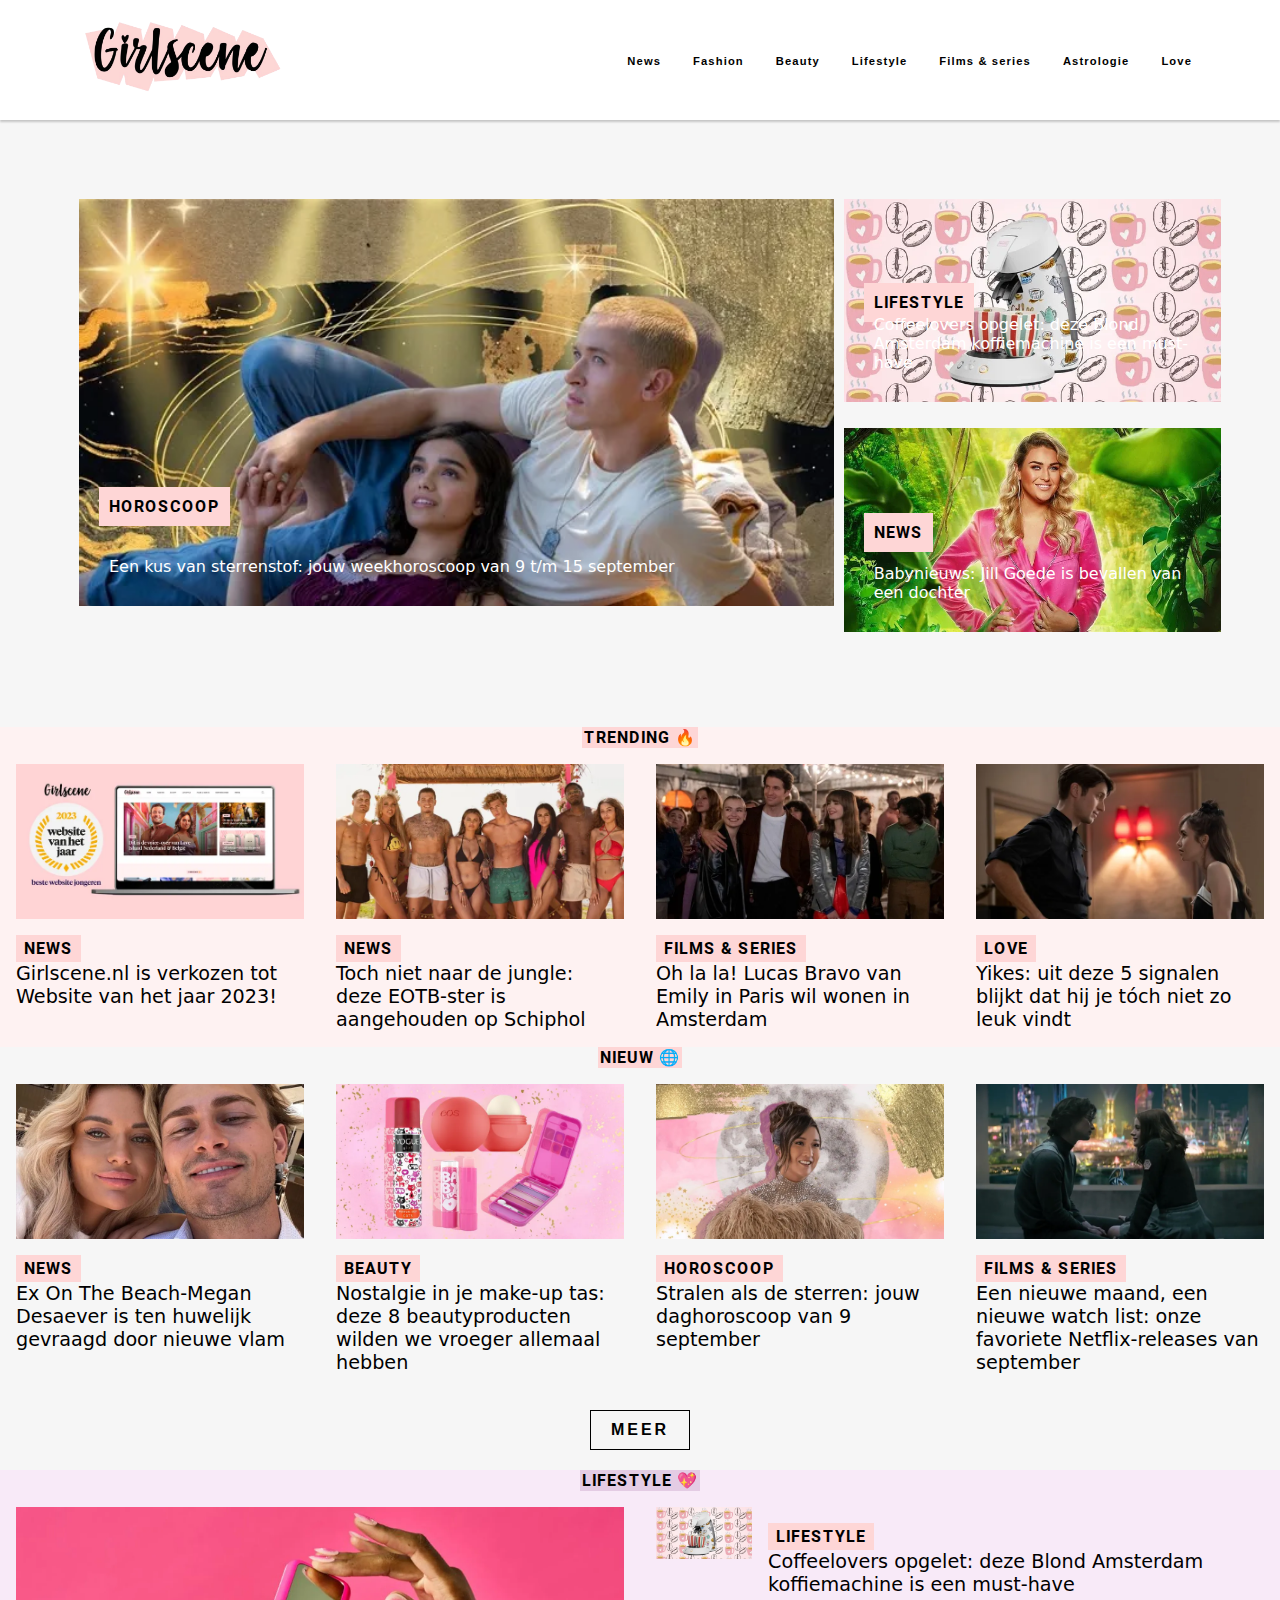
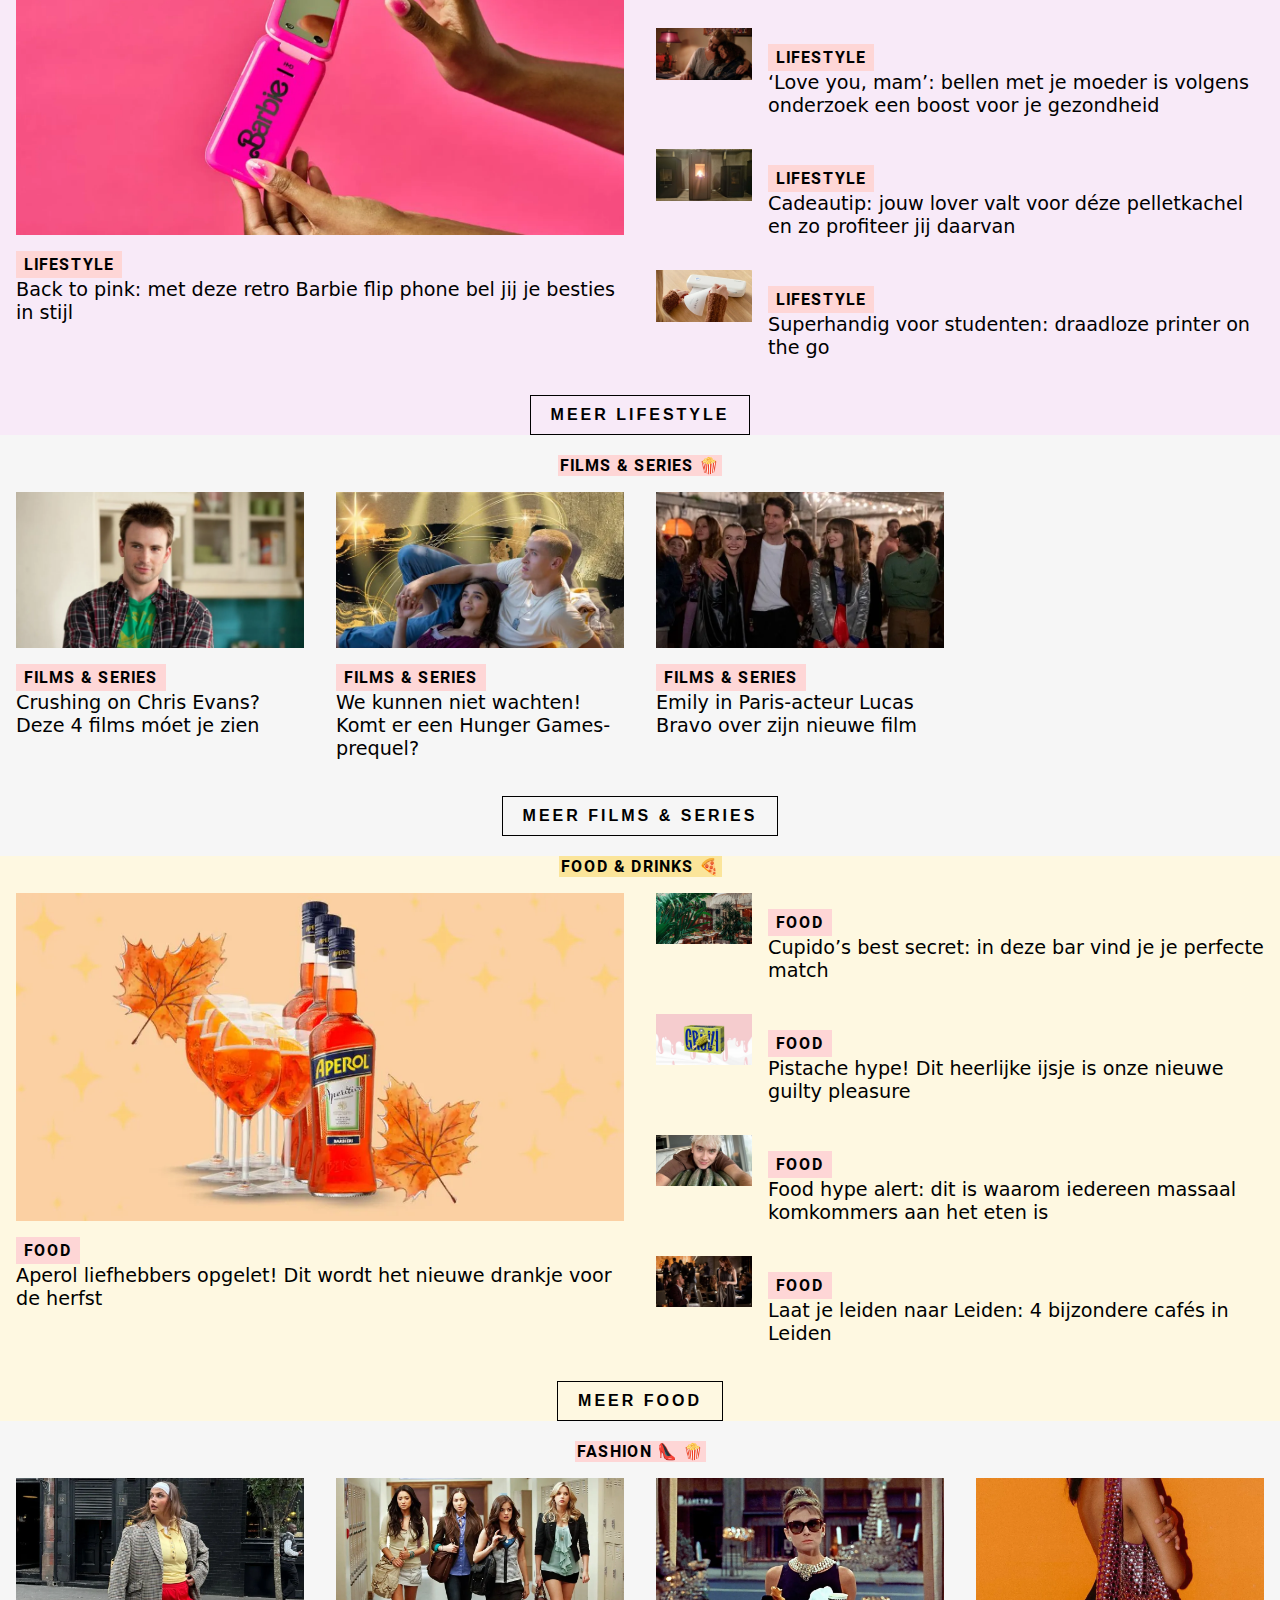
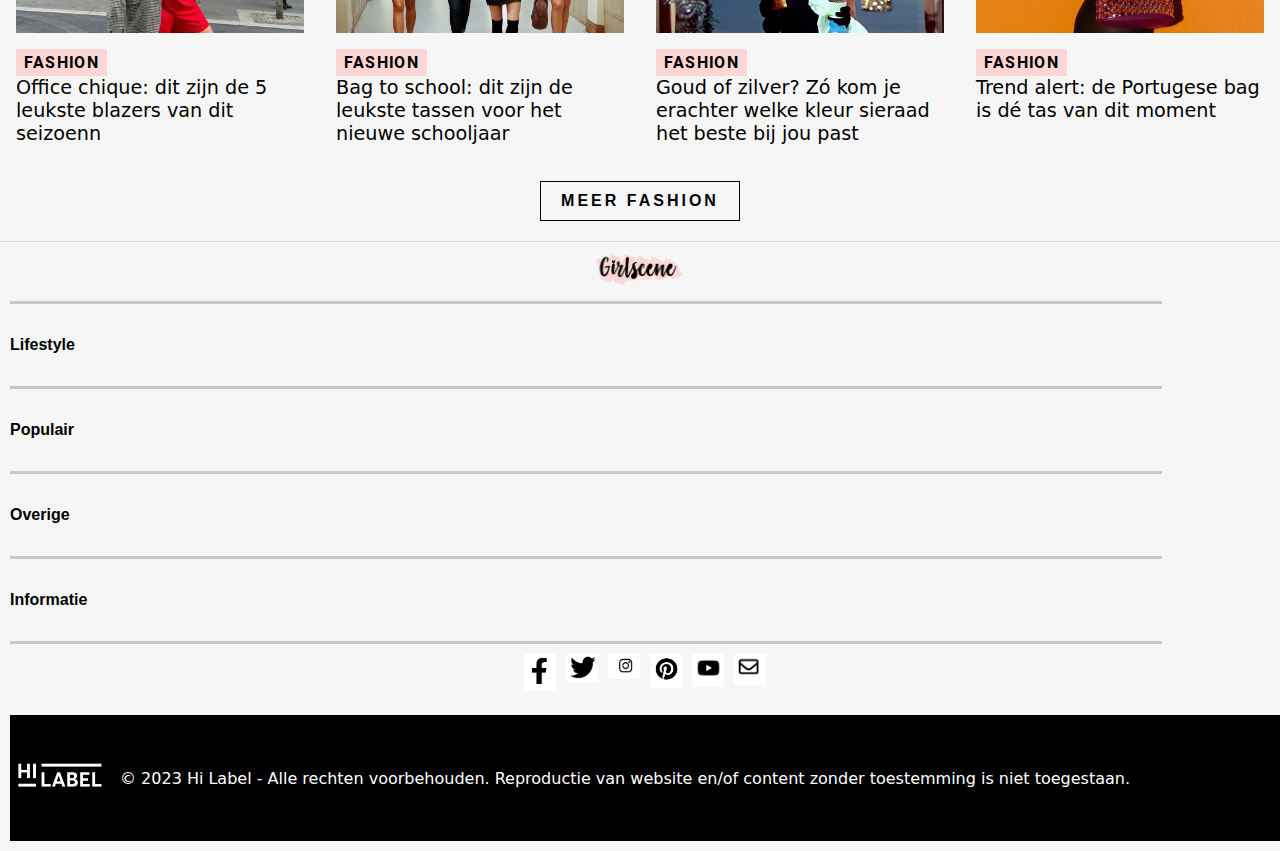
==== commit 25cbe460: "css tweede pagina" ====
--- a/index.html
+++ b/index.html
@@ -5,11 +5,9 @@
 	<meta name="author" content="Debora Prophitius">
     <meta name="viewport" content="width=device-width, initial-scale=1.0">
     <meta http-equiv="X-UA-Compatible" content="ie=edge">
+    <link rel="icon" href="fotos/images.png">
     <title>Girlscene Homepage</title>
 
-    <link rel="preconnect" href="https://fonts.googleapis.com">
-    <link rel="preconnect" href="https://fonts.gstatic.com" crossorigin>
-    <link href="https://fonts.googleapis.com/css2?family=Roboto:ital,wght@0,100;0,300;0,400;0,500;0,700;0,900;1,100;1,300;1,400;1,500;1,700;1,900&display=swap" rel="stylesheet">
     
     <link rel="stylesheet" href="styles/style.css">
     <link rel="stylesheet" href="styles/main.css">
@@ -20,16 +18,16 @@
            
           <h1> <img src="fotos/logo.png" alt="Welkom op de Homepage van girlscene"> </h1> 
             <ul>
-                <li><a lang="eng" href="#news">News</a></li>
-                <li><a lang="eng"  href="#fashion">Fashion</a></li>
-                <li><a lang="eng" href="#beauty">Beauty</a></li>
-                <li><a lang="eng" href="#lifestyle">Lifestyle</a></li>
+                <li><a lang="en" href="#news">News</a></li>
+                <li><a lang="en"  href="#fashion">Fashion</a></li>
+                <li><a lang="en" href="#beauty">Beauty</a></li>
+                <li><a lang="en" href="#lifestyle">Lifestyle</a></li>
                 <li><a href="#films-series">Films & series</a></li>
                 <li><a href="#astrology">Astrologie</a></li>
-                <li><a lang="eng" href="#love">Love</a></li>
-            </ul>
-
-			<button><img src="fotos/streep.png" alt="Menu toggle" /></button>
+                <li><a lang="en" href="#love">Love</a></li>
+            </ul>
+
+			<button><img src="fotos/streep.png" alt="Menu toggle"></button>
         </nav>
     </header>
    
@@ -51,7 +49,7 @@
                 <li>
                     <article>
                         <a href="#">
-                            <h3 lang="eng" >Lifestyle</h3>
+                            <h3 lang="en" >Lifestyle</h3>
                             <p>Coffeelovers opgelet: deze Blond Amsterdam koffiemachine is een must-have</p>
                             <img src="fotos/koffiezetapparaat.webp" alt="Roze Blond Amsterdam koffiezetapparaat">
                         </a>
@@ -60,8 +58,8 @@
 
                 <li>
                     <article>
-                        <a href="#">
-                            <h3 lang="eng" >News</h3>
+                        <a href="Jill.html">
+                            <h3 lang="en" >News</h3>
                             <p>Babynieuws: Jill Goede is bevallen van een dochter</p>
                             <img src="fotos/Jill.webp" alt="Jill Goede in roze pak voor jungle-achtergrond">
                         </a>
@@ -77,7 +75,7 @@
                 <li>
                     <article>
                         <a href="#">
-                            <h3 lang="eng" >News</h3>
+                            <h3 lang="en" >News</h3>
                             <p>Girlscene.nl is verkozen tot Website van het jaar 2023!</p>
                             <img src="fotos/girlscene.webp" alt="Screenshot van Girlscene website">
                         </a>
@@ -87,7 +85,7 @@
                 <li>
                     <article>
                         <a href="#">
-                            <h3 lang="eng" >News</h3>
+                            <h3 lang="en" >News</h3>
                             <p>Toch niet naar de jungle: deze EOTB-ster is aangehouden op Schiphol</p>
                             <img src="fotos/exonthebeach.webp" alt="Cast van Ex on the Beach">
                         </a>
@@ -107,7 +105,7 @@
                 <li>
                     <article>
                         <a href="#">
-                            <h3 lang="eng" >Love</h3>
+                            <h3 lang="en" >Love</h3>
                             <p>Yikes: uit deze 5 signalen blijkt dat hij je tóch niet zo leuk vindt</p>
                             <img src="fotos/koppel.webp" alt="Gefrustreerd stel kijkend naar elkaar">
                         </a>
@@ -123,7 +121,7 @@
                 <li>
                     <article>
                         <a href="#">
-                            <h3 lang="eng" >News</h3>
+                            <h3 lang="en" >News</h3>
                             <p>Ex On The Beach-Megan Desaever is ten huwelijk gevraagd door nieuwe vlam</p>
                             <img src="fotos/een.webp" alt="Megan Desaever met haar nieuwe vlam">
                         </a>
@@ -133,7 +131,7 @@
                 <li>
                     <article>
                         <a href="#">
-                            <h3 lang="eng" >Beauty</h3>
+                            <h3 lang="en" >Beauty</h3>
                             <p>Nostalgie in je make-up tas: deze 8 beautyproducten wilden we vroeger allemaal hebben</p>
                             <img src="fotos/twee.webp" alt="Oude beautyproducten zoals deodorant en eos lippenbalsem">
                         </a>
@@ -166,12 +164,12 @@
 
      
         <section>
-            <h2 lang="eng" >Lifestyle 💖</h2>
-            <ul>
-                <li>
-                    <article>
-                        <a href="#">
-                            <h3 lang="eng" >Lifestyle</h3>
+            <h2 lang="en" >Lifestyle 💖</h2>
+            <ul>
+                <li>
+                    <article>
+                        <a href="#">
+                            <h3 lang="en" >Lifestyle</h3>
                             <p>Back to pink: met deze retro Barbie flip phone bel jij je besties in stijl</p>
                             <img src="fotos/dertien.webp" alt="Retro Barbie flip phone">
                         </a>
@@ -181,7 +179,7 @@
                 <li>
                     <article>
                         <a href="#">
-                            <h3 lang="eng" >Lifestyle</h3>
+                            <h3 lang="en" >Lifestyle</h3>
                             <p>Coffeelovers opgelet: deze Blond Amsterdam koffiemachine is een must-have</p>
                             <img src="fotos/koffiezetapparaat.webp" alt="Blond Amsterdam koffiemachine">
                         </a>
@@ -191,7 +189,7 @@
                 <li>
                     <article>
                         <a href="#">
-                            <h3 lang="eng" >Lifestyle</h3>
+                            <h3 lang="en" >Lifestyle</h3>
                             <p>‘Love you, mam’: bellen met je moeder is volgens onderzoek een boost voor je gezondheid</p>
                             <img src="fotos/vijftien.webp" alt="Vrouw aan de telefoon met bijzondere effecten">
                         </a>
@@ -201,7 +199,7 @@
                 <li>
                     <article>
                         <a href="#">
-                            <h3 lang="eng" >Lifestyle</h3>
+                            <h3 lang="en" >Lifestyle</h3>
                             <p>Cadeautip: jouw lover valt voor déze pelletkachel en zo profiteer jij daarvan</p>
                             <img src="fotos/veertien.webp" alt="Pelletkachel met romantische sfeer">
                         </a>
@@ -211,7 +209,7 @@
                 <li>
                     <article>
                         <a href="#">
-                            <h3 lang="eng" >Lifestyle</h3>
+                            <h3 lang="en" >Lifestyle</h3>
                             <p>Superhandig voor studenten: draadloze printer on the go</p>
                             <img src="fotos/zestien.webp" alt="Draadloze printer voor onderweg">
                         </a>
@@ -258,12 +256,12 @@
 		</section>
 
 			<section>
-				<h2 lang="eng" >food & drinks 🍕</h2>
+				<h2 lang="en" >food & drinks 🍕</h2>
 				<ul>
 					<li>
 						<article>
 							<a href="#">
-								<h3 lang="eng" >food</h3>
+								<h3 lang="en" >food</h3>
 								<p>Aperol liefhebbers opgelet! Dit wordt het nieuwe drankje voor de herfst</p>
 								<img src="fotos/tweetwee.webp" alt="Een foto van een fles aperol spritz">
 							</a>
@@ -273,7 +271,7 @@
 					<li>
 						<article>
 							<a href="#">
-								<h3 lang="eng" >food</h3>
+								<h3 lang="en" >food</h3>
 								<p>Cupido’s best secret: in deze bar vind je je perfecte match</p>
 								<img src="fotos/tweeeen.webp" alt="foto van een bar met veel groene planten">
 							</a>
@@ -283,7 +281,7 @@
 					<li>
 						<article>
 							<a href="#">
-								<h3 lang="eng" >food</h3>
+								<h3 lang="en" >food</h3>
 								<p>Pistache hype! Dit heerlijke ijsje is onze nieuwe guilty pleasure</p>
 								<img src="fotos/twintig.webp" alt="De verpakking van een groen pistache ijsje op een stokje">
 							</a>
@@ -293,7 +291,7 @@
 					<li>
 						<article>
 							<a href="#">
-								<h3 lang="eng" >food</h3>
+								<h3 lang="en" >food</h3>
 								<p>Food hype alert: dit is waarom iedereen massaal komkommers aan het eten is</p>
 								<img src="fotos/achtien.webp" alt="Een foto van een blonde jongen met komkommers">
 							</a>
@@ -303,7 +301,7 @@
 					<li>
 						<article>
 							<a href="#">
-								<h3 lang="eng" >food</h3>
+								<h3 lang="en" >food</h3>
 								<p>Laat je leiden naar Leiden: 4 bijzondere cafés in Leiden</p>
 								<img src="fotos/negetien.webp" alt="Een foto van een vrouw en een man in een restaurant">
 							</a>
@@ -314,12 +312,12 @@
 			</section>
 	
 			<section>
-				<h2 lang="eng" >Fashion 👠 🍿</h2>
+				<h2 lang="en" >Fashion 👠 🍿</h2>
 				<ul>
 					<li>
 						<article>
 							<a href="#">
-								<h3 lang="eng" >Fashion</h3>
+								<h3 lang="en" >Fashion</h3>
 								<p>Office chique: dit zijn de 5 leukste blazers van dit seizoenn</p>
 								<img src="fotos/tweezes.webp" alt="Vrouw met een blazer aan op straat">
 							</a>
@@ -329,7 +327,7 @@
 					<li>
 						<article>
 							<a href="#">
-								<h3 lang="eng" >Fashion</h3>
+								<h3 lang="en" >Fashion</h3>
 								<p>Bag to school: dit zijn de leukste tassen voor het nieuwe schooljaar</p>
 								<img src="fotos/tweevijf.webp" alt="4 vrouwen die door een school-gang lopen">
 							</a>
@@ -339,7 +337,7 @@
 					<li>
 						<article>
 							<a href="#">
-								<h3 lang="eng" >Fashion</h3>
+								<h3 lang="en" >Fashion</h3>
 								<p>Goud of zilver? Zó kom je erachter welke kleur sieraad het beste bij jou past</p>
 								<img src="fotos/tweevier.webp" alt="Vrouwmet een zonnebril op en een nette jurk, ze draagt veel sieraden.">
 							</a>
@@ -349,7 +347,7 @@
 					<li>
 						<article>
 							<a href="#">
-								<h3 lang="eng" >Fashion</h3>
+								<h3 lang="en" >Fashion</h3>
 								<p>Trend alert: de Portugese bag is dé tas van dit moment</p>
 								<img src="fotos/tweedrie.webp" alt="Een roze glitter tas ">
 							</a>
@@ -363,10 +361,10 @@
 		<footer>
 			<img src="fotos/logo.png" alt="Het logo van girlscene ">
 			<ul>
-				<li><a lang="eng"  href="#">Lifestyle</a></li>
-				<li><a  lang="eng" href="#">Populair</a></li>
-				<li><a lang="eng"  href="#">Overige</a></li>
-				<li><a  lang="eng" href="#">Informatie</a></li>
+				<li><a lang="en"  href="#">Lifestyle</a></li>
+				<li><a href="#">Populair</a></li>
+				<li><a href="#">Overige</a></li>
+				<li><a href="#">Informatie</a></li>
 			</ul>
 			<ul>
 			<li><a href="https://www.facebook.com" target="_blank">
@@ -398,7 +396,4 @@
 	</html>
 	
 	
-		
-	
-		
-	</html> +	--- a/styles/style.css
+++ b/styles/style.css
@@ -9,247 +9,6 @@
     --border: #c7c7c7;
 }
 
-.visually-hidden {
-	clip: rect(0 0 0 0);
-	clip-path: inset(50%);
-	height: 1px;
-	overflow: hidden;
-	position: absolute;
-	white-space: nowrap;
-	width: 1px;
-  }
-  
-body {
-    background-color: var(--mainachtergrondkleur);
-    overflow-x: hidden; /* Voorkomt horizontaal scrollen */
-}
-
-/* Reset voor marges en paddings */
-* {
-    margin: 0;
-    padding: 0;
-    box-sizing: border-box;
-    position: relative;
-}
-
-/* Typografie */
-nav a {
-    color: var(--letterkleur);
-    text-decoration: none;
-    font-size: 0.7em; /* 11.2px */
-    transition: color 0.3s ease;
-    font-family: 'Roboto', sans-serif;
-    font-weight: 550;
-    letter-spacing: 0.1em;
-}
-
-h3 {
-    color: var(--letterkleur);
-    text-decoration: none;
-    font-size: 0.7em; /* 11.2px */
-    transition: color 0.3s ease;
-    font-family: sans;
-    font-weight: 550;
-    letter-spacing: 0.1em;
-}
-
-/* Layout */
-header {
-    background-color: var(--wit);
-    padding: 1em 4.5em; /* 16px 72px */
-    display: flex;
-    align-items: center;
-    justify-content: space-between;
-    box-shadow: 0 0.125em 0.125em rgba(0, 0, 0, 0.2); /* 2px */
-    position: sticky;
-    top: 0;
-    z-index: 20; /* Zorgt ervoor dat de header boven andere elementen staat */
-}
-
-nav {
-    display: flex;
-    align-items: center; /* Centreert nav items verticaal in de nav */
-    width: 100%;
-    background-color: var(--wit);
-    position: relative;
-    z-index: 15; /* Zorgt ervoor dat de nav boven andere content staat */
-}
-
-/* Stijlen voor het logo */
-nav img {
-    height: 2.5em; /* 40px */
-    margin-right: 2em; /* 32px */
-    z-index: 99;
-}
-
-/* Hamburgerknop */
-nav button {
-    position: absolute;
-    top: -2em; /* -32px */
-    right: -3em; /* -48px */
-    background: none;
-    border: none;
-    cursor: pointer;
-    font-size: 2em; /* 32px */
-    display: block;
-    z-index: 30; /* Zorgt dat de knop boven het menu en de nav staat */
-}
-
-nav button:hover {
-    color: inherit; /* Zorgt ervoor dat er geen kleurverandering is bij hover */
-    background: none; /* Geen achtergrondverandering */
-    cursor: pointer; /* Houdt de pointer als muisicoon */
-}
-
-nav button img {
-    width: 1em; /* 16px */
-    height: auto;
-}
-
-/* Verborgen menu standaard */
-nav ul {
-    list-style: none;
-    position: fixed;
-    top: 0;
-    left: 0;
-    width: 100%;
-    height: 100vh;
-    background-color: var(--wit);
-    display: flex;
-    flex-direction: column;
-    align-items: center;
-    justify-content: center;
-    transform: translateY(-100%); /* Menu begint boven het scherm */
-    transition: transform 0.3s ease-in-out;
-    z-index: 10; /* Zorgt ervoor dat het menu onder de nav en hamburgerknop staat */
-}
-
-/* Menu-items */
-nav ul li {
-    margin: 1.5em 0; /* 24px */
-}
-
-nav ul li a {
-    text-decoration: none;
-    color: var(--zwart); /* Pas deze kleur aan naar je gewenste tekstkleur */
-}
-
-/* Wanneer het menu actief is (via class 'active') */
-nav.active ul {
-    transform: translateY(0); /* Menu slidet naar beneden */
-}
-
-/* Desktopstijl: bij grotere schermen */
-@media (min-width: 1000px) {
-    nav ul {
-        position: static;
-        transform: none; /* Verwijdert de animatie */
-        height: auto;
-        flex-direction: row; /* Horizontale weergave van de menu-items */
-        justify-content: flex-end; /* Menu-items worden naar rechts uitgelijnd */
-        padding: 0;
-    }
-
-    nav button {
-        display: none; /* Verberg de hamburgerknop */
-    }
-
-    nav ul li {
-        margin: 0 1em; /* 16px */
-    }
-}
-
-nav a:hover {
-    color: var(--h2kleur); /* Kleur van de tekst bij hover */
-}
-
-/* Algemene styling voor de footer */
-footer {
-    background-color: var(--mainachtergrondkleur); /* Lichtgrijze achtergrondkleur */
-    text-align: center;
-    border-top: 0.0625em solid #ddd; /* 1px */
-    font-family: Arial, sans-serif;
-}
-
-footer li {
-    list-style-type: none;
-}
-
-/* Logo stijl */
-footer img {
-    max-width: 6.25em; /* 100px */
-    height: auto;
-    margin: 0.625em 0; /* 10px */
-}
-
-/* Stijl voor de navigatielijst */
-footer ul:first-of-type {
-    display: list-item;
-    margin: 0 0.625em; /* 10px */
-}
-
-footer ul:first-of-type li {
-    display: flex;
-    border-top-style: solid;
-    margin: 0;
-    padding: 2em 0; /* 32px */
-    width: 90%;
-    align-self: center;
-    border-color: var(--border);
-}
-
-footer ul:first-of-type a {
-    text-align: left;
-}
-
-footer ul:first-of-type li:last-child {
-    border-bottom: solid;
-    border-color: var(--border);
-}
-
-footer ul li a {
-    text-decoration: none;
-    color: var(--letterkleur); /* Donkergrijze tekstkleur */
-    font-weight: bold;
-}
-
-/* Stijl voor de copyright melding */
-footer p:last-of-type {
-    bottom: 0;
-    color: var(--wit); /* Witte tekstkleur */
-    display: flex; /* Flexbox om de afbeelding en tekst naast elkaar te zetten */
-    align-items: center; /* Verticaal centreren van de inhoud */
-    padding: 0.625em; /* 10px */
-    box-sizing: border-box; /* Houdt de padding binnen de breedte van de footer */
-    gap: 1.25em; /* 20px */
-    font-size: 1em; /* 16px */
-}
-
-/* Stijl voor de laatste afbeelding in de footer */
-footer img:last-of-type {
-    height: auto; /* Zorgt dat de hoogte wordt aangepast aan de breedte */
-}
-
-footer ul {
-    width: 100%;
-}
-
-footer ul img {
-    width: 2em; /* 32px */
-    margin-left: 0.625em; /* 10px */
-}
-
-footer section {
-    display: flex;
-    background-color: var(--letterkleur);
-}
-
-footer ul:nth-child(3) {
-   display: flex;
-   justify-content: center;
-}
-
-/* Dark mode */
 @media (prefers-color-scheme: dark) {
     :root {
         --letterkleur: #fff; /* Lichtere letterkleur */
@@ -267,7 +26,7 @@
         --roze: #402020; /* Roze kleur */
     }
 
-    /* Specific styles for dark mode */
+    /* Specific styles for dark mode elements */
     header, nav, footer {
         background-color: var(--tweedeachtergrondkleur); /* Use darker background for header and footer */
     }
@@ -275,5 +34,254 @@
     nav a, footer ul li a {
         color: var(--letterkleur); /* Light text color for links */
     }
-
-}+}
+
+
+.visually-hidden {
+	clip: rect(0 0 0 0);
+	clip-path: inset(50%);
+	height: 1px;
+	overflow: hidden;
+	position: absolute;
+	white-space: nowrap;
+	width: 1px;
+  }
+  
+body {
+    background-color: var(--mainachtergrondkleur);
+    overflow-x: hidden; /* Voorkomt horizontaal scrollen */
+}
+
+/* Reset voor marges en paddings */
+* {
+    margin: 0;
+    padding: 0;
+    box-sizing: border-box;
+    position: relative;
+
+}
+
+/* Typografie */
+nav a {
+    color: var(--letterkleur);
+    text-decoration: none;
+    font-size: 0.7em; /* 11.2px */
+    transition: color 0.3s ease;
+    font-family: 'Roboto', sans-serif;
+    font-weight: 550;
+    letter-spacing: 0.1em;
+}
+
+h3 {
+    color: var(--letterkleur);
+    text-decoration: none;
+    font-size: 0.7em; /* 11.2px */
+    transition: color 0.3s ease;
+    font-family: sans;
+    font-weight: 550;
+    letter-spacing: 0.1em;
+}
+
+/* Layout */
+header {
+    background-color: var(--wit);
+    padding: 1em 4.5em; /* 16px 72px */
+    display: flex;
+    align-items: center;
+    justify-content: space-between;
+    box-shadow: 0 0.125em 0.125em rgba(0, 0, 0, 0.2); /* 2px */
+    position: sticky;
+    top: 0;
+    z-index: 20; /* Zorgt ervoor dat de header boven andere elementen staat */
+}
+
+nav {
+    display: flex;
+    align-items: center; /* Centreert nav items verticaal in de nav */
+    width: 100%;
+    background-color: var(--wit);
+    position: relative;
+    z-index: 15; /* Zorgt ervoor dat de nav boven andere content staat */
+}
+
+/* Stijlen voor het logo */
+nav img {
+    height: 2.5em; /* 40px */
+    margin-right: 2em; /* 32px */
+    z-index: 99;
+}
+
+/* Hamburgerknop */
+nav button {
+    position: absolute;
+    top: -2em; /* -32px */
+    right: -3em; /* -48px */
+    background: none;
+    border: none;
+    cursor: pointer;
+    font-size: 2em; /* 32px */
+    display: block;
+    z-index: 30; /* Zorgt dat de knop boven het menu en de nav staat */
+}
+
+nav button:hover {
+    color: inherit; /* Zorgt ervoor dat er geen kleurverandering is bij hover */
+    background: none; /* Geen achtergrondverandering */
+    cursor: pointer; /* Houdt de pointer als muisicoon */
+}
+
+nav button img {
+    width: 1em; /* 16px */
+    height: auto;
+}
+
+/* Verborgen menu standaard */
+nav ul {
+    list-style: none;
+    position: fixed;
+    top: 0;
+    left: 0;
+    width: 100%;
+    height: 100vh;
+    background-color: var(--wit);
+    display: flex;
+    flex-direction: column;
+    align-items: center;
+    justify-content: center;
+    transform: translateY(-100%); /* Menu begint boven het scherm */
+    transition: transform 0.3s ease-in-out;
+    z-index: 10; /* Zorgt ervoor dat het menu onder de nav en hamburgerknop staat */
+}
+
+/* Menu-items */
+nav ul li {
+    margin: 1.5em 0; /* 24px */
+}
+
+nav ul li a {
+    text-decoration: none;
+    color: var(--zwart); /* Pas deze kleur aan naar je gewenste tekstkleur */
+}
+
+/* Wanneer het menu actief is (via class 'active') */
+nav.active ul {
+    transform: translateY(0); /* Menu slidet naar beneden */
+}
+
+/* Desktopstijl: bij grotere schermen */
+@media (min-width: 1000px) {
+    nav ul {
+        position: static;
+        transform: none; /* Verwijdert de animatie */
+        height: auto;
+        flex-direction: row; /* Horizontale weergave van de menu-items */
+        justify-content: flex-end; /* Menu-items worden naar rechts uitgelijnd */
+        padding: 0;
+    }
+
+    nav button {
+        display: none; /* Verberg de hamburgerknop */
+    }
+
+    nav ul li {
+        margin: 0 1em; /* 16px */
+    }
+}
+
+nav a:hover {
+    color: var(--h2kleur); /* Kleur van de tekst bij hover */
+}
+
+/* Algemene styling voor de footer */
+footer {
+    background-color: var(--mainachtergrondkleur); /* Lichtgrijze achtergrondkleur */
+    text-align: center;
+    border-top: 0.0625em solid #ddd; /* 1px */
+    font-family: Arial, sans-serif;
+}
+
+footer li {
+    list-style-type: none;
+}
+
+/* Logo stijl */
+footer img {
+    max-width: 6.25em; /* 100px */
+    height: auto;
+    margin: 0.625em 0; /* 10px */
+}
+
+/* Stijl voor de navigatielijst */
+footer ul:first-of-type {
+    display: list-item;
+    margin: 0 0.625em; /* 10px */
+}
+
+footer ul:first-of-type li {
+    display: flex;
+    border-top-style: solid;
+    margin: 0;
+    padding: 2em 0; /* 32px */
+    width: 90%;
+    align-self: center;
+    border-color: var(--border);
+}
+
+footer ul:first-of-type a {
+    text-align: left;
+}
+
+footer ul:first-of-type li:last-child {
+    border-bottom: solid;
+    border-color: var(--border);
+}
+
+footer ul li a {
+    text-decoration: none;
+    color: var(--letterkleur); /* Donkergrijze tekstkleur */
+    font-weight: bold;
+}
+
+/* Stijl voor de copyright melding */
+footer p:last-of-type {
+    bottom: 0;
+    color: var(--wit); /* Witte tekstkleur */
+    display: flex; /* Flexbox om de afbeelding en tekst naast elkaar te zetten */
+    align-items: center; /* Verticaal centreren van de inhoud */
+    padding: 0.625em; /* 10px */
+    box-sizing: border-box; /* Houdt de padding binnen de breedte van de footer */
+    gap: 1.25em; /* 20px */
+    font-size: 1em; /* 16px */
+}
+
+/* Stijl voor de laatste afbeelding in de footer */
+footer img:last-of-type {
+    height: auto; /* Zorgt dat de hoogte wordt aangepast aan de breedte */
+}
+
+footer ul {
+    width: 100%;
+}
+
+footer ul img {
+    width: 2em; /* 32px */
+    margin-left: 0.625em; /* 10px */
+}
+
+footer section {
+    display: flex;
+    background-color: var(--letterkleur);
+}
+
+footer ul:nth-child(3) {
+   display: flex;
+   justify-content: center;
+}
+
+/* Dark mode */
+
+
+   
+
+
+
--- a/styles/main.css
+++ b/styles/main.css
@@ -81,6 +81,8 @@
     border-radius: 0.3125em; /* 5px */
 }
 
+
+
 /* Knoppen stijl */
 button {
     border: 0.0625em solid var(--letterkleur); /* 1px */
@@ -124,6 +126,10 @@
     width: fit-content;
 }
 
+h3 {
+    font-family: rechts;
+}
+
 section:nth-of-type(2) {
     background-color: var(--roze);
 }
@@ -208,6 +214,20 @@
     transition: opacity 0.3s ease; /* Voegt een vloeiende overgang toe */
 }
 
+button {
+    display: block; /* Zorgt ervoor dat de button een blokelement is */
+    margin: 1.25em auto; /* Centreert de button horizontaal */
+    padding: 0.625em 1.25em; /* 10px 20px */
+    text-align: center;
+}
+
+h2 {
+    display: block; /* Verandert het h2-element in een blokelement */
+    margin: 0 auto; /* Centreert het element horizontaal */
+    text-align: center; /* Centreert de tekst binnen het element */
+    width: fit-content; /* Houdt de breedte beperkt tot de tekst */
+}
+
 /* Voor middelgrote schermen */
 @media (min-width: 770px) { 
     section:first-of-type ul {
@@ -251,27 +271,66 @@
 
 }
 
-@media (min-width: 1000px) { 
-    section:first-of-type ul {
-        display: grid;
-        grid-template-columns: 2fr 1fr;
-        grid-template-rows: repeat(2, 1fr);
-        gap: 0.625em; /* 10px */
-        padding: 0.3125em; /* 5px */
-        list-style: none;
-    }
-    /* Selecteer alleen de eerste afbeelding binnen de eerste sectie */
-    section:nth-of-type(1) li:first-of-type {
-        grid-column: 1; /* Plaats de grote foto in de eerste kolom */
-        grid-row: 1 / span 2;
-    }
+    @media (min-width: 1000px) { 
+        section:first-of-type ul {
+            display: grid;
+            grid-template-columns: 2fr 1fr;
+            grid-template-rows: repeat(2, 1fr);
+            gap: 0.625em; /* 10px */
+            padding: 0.3125em; /* 5px */
+            list-style: none;
+        }
+        
+        /* Eerste afbeelding in de eerste sectie */
+        section:nth-of-type(1) li:first-of-type {
+            grid-column: 1; /* Plaats de grote foto in de eerste kolom */
+            grid-row: 1 / span 2;
+        }
+    
+        section ul img {
+            width: 100%;
+            height: 100%;
+            object-fit:fill; /* Vul de container volledig */
+        }
     section:nth-of-type(2) ul,
     section:nth-of-type(3) ul,
     section:nth-of-type(5) ul,
     section:nth-of-type(7) ul {
         display: grid;
-        grid-template-columns: 1fr 1fr 1fr; 
+        grid-template-columns: 1fr 1fr 1fr 1fr ; 
         grid-template-rows: auto auto;
         list-style: none;
     }
-}
+
+    section:nth-of-type(4) ul{
+        display: grid;
+        grid-template-columns: 1fr 1fr;
+        list-style: none;
+
+    }
+    section:nth-of-type(4) ul li:first-of-type {
+        grid-column: 1/2;
+        grid-row: 1/5;
+        
+    }
+
+    section:nth-of-type(6) ul{
+        display: grid;
+        grid-template-columns: 1fr 1fr;
+        list-style: none;
+
+    }
+    section:nth-of-type(6) ul li:first-of-type {
+        grid-column: 1/2;
+        grid-row: 1/5;
+        
+        
+        
+    }
+
+    h3 { margin-top: 1em;}
+    }
+    
+
+
+
